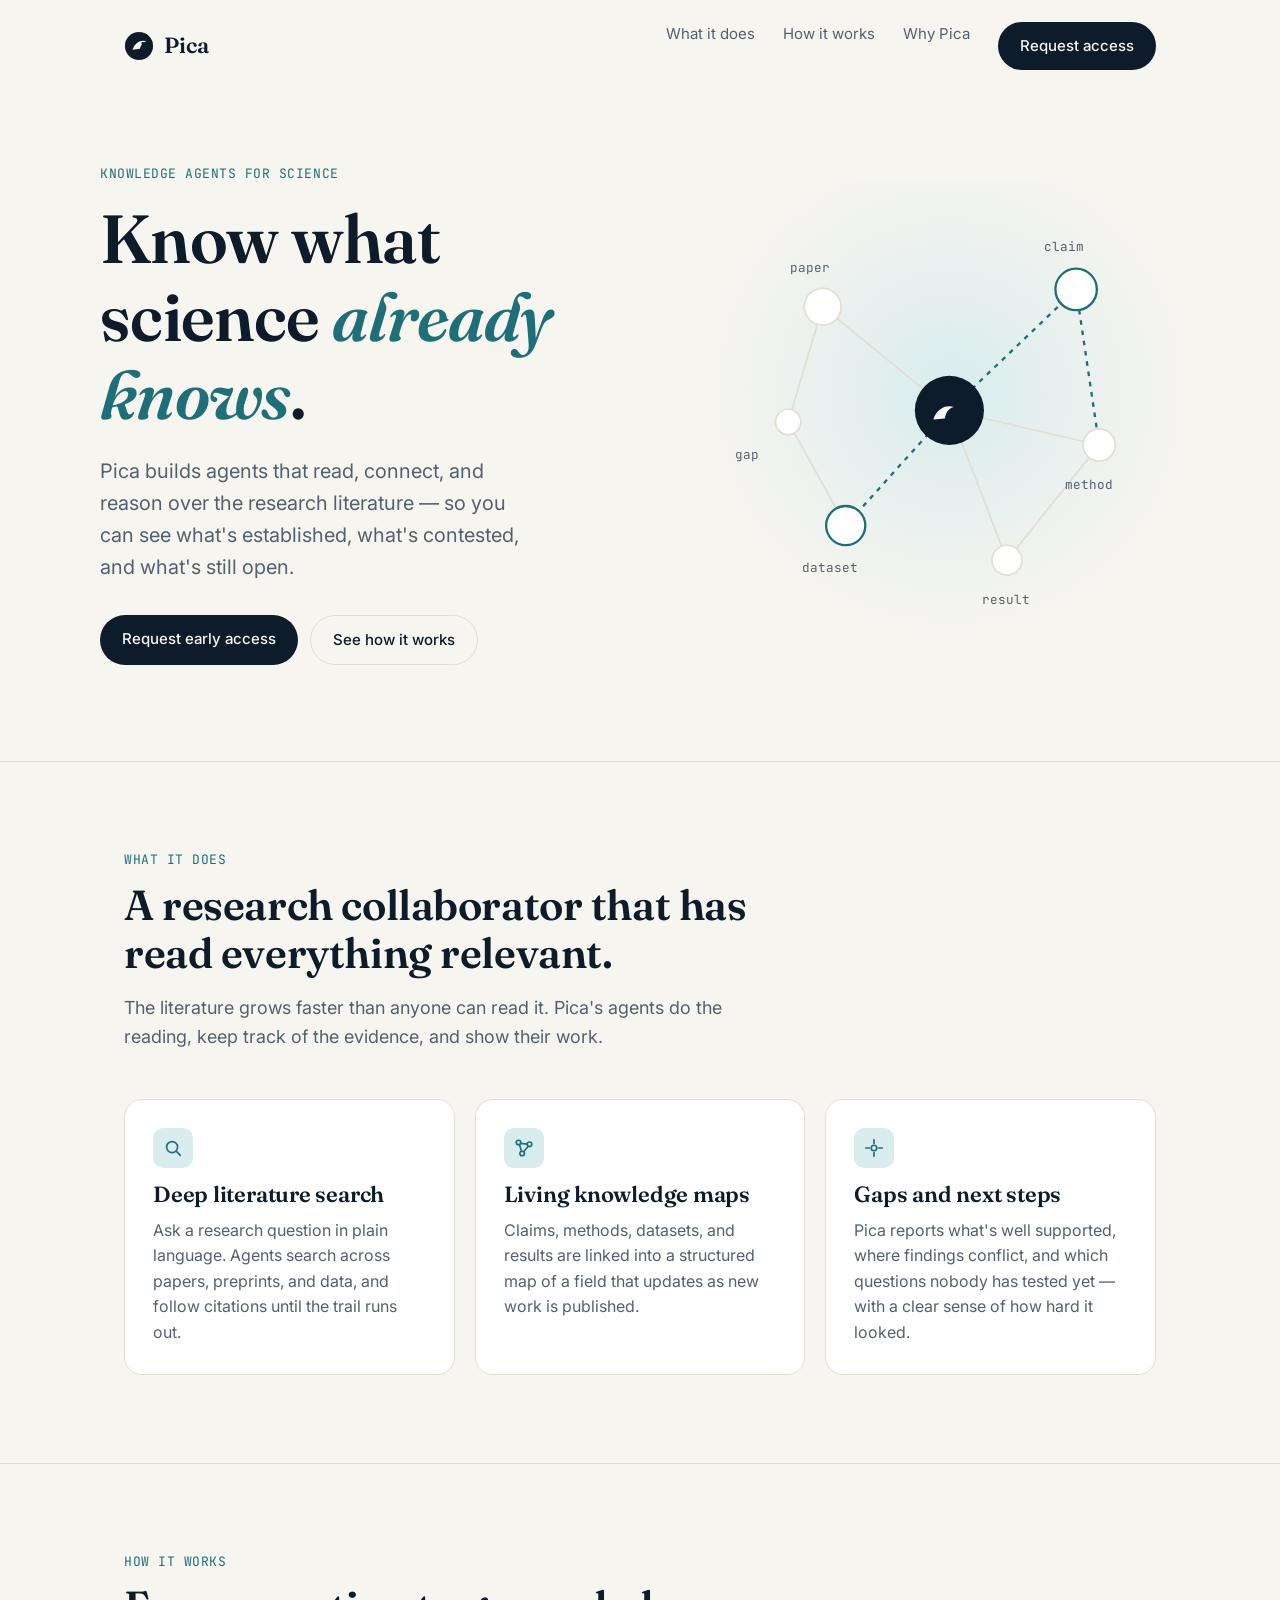
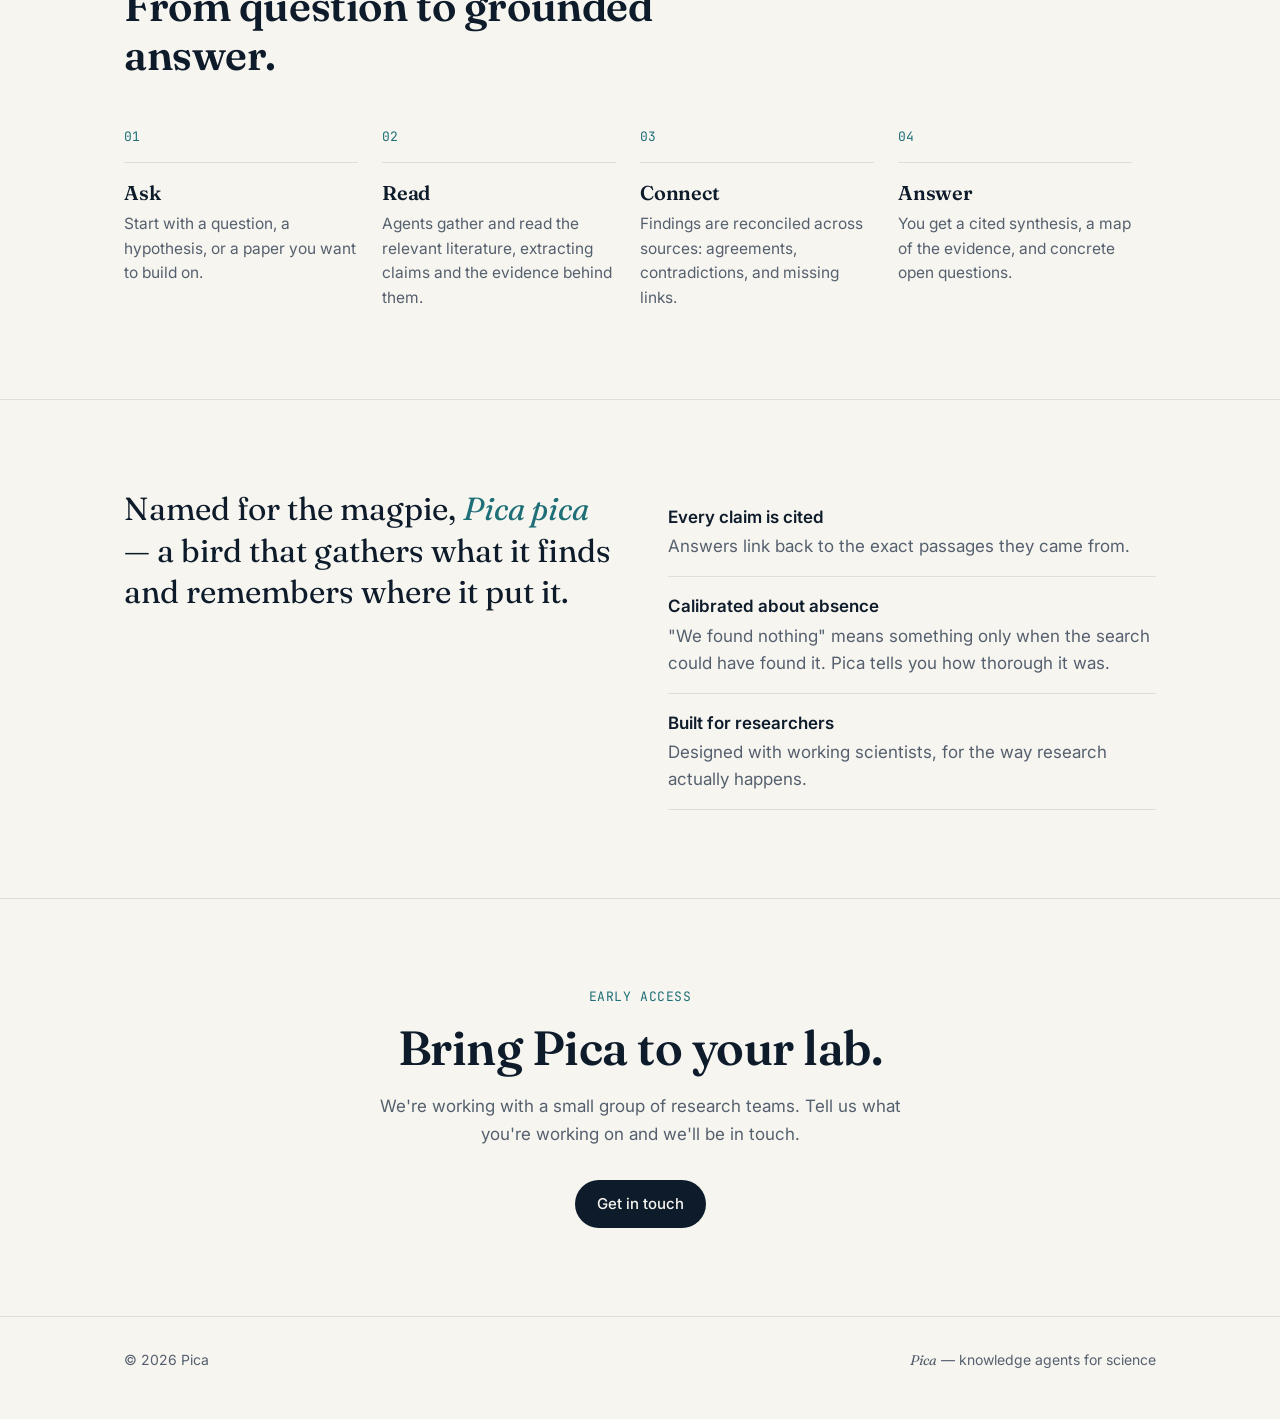
==== index.html @ 975ed36e "Add Pica landing page Co-Authored-By: Claude Opus 5.5 <noreply@anthropic.com>" ====
<!doctype html>
<html lang="en">
<head>
<meta charset="utf-8">
<meta name="viewport" content="width=device-width, initial-scale=1">
<title>Pica — Knowledge agents for science</title>
<meta name="description" content="Pica builds knowledge agents that read, connect, and reason over the scientific literature — so researchers can find what's known, what isn't, and what to try next.">
<meta property="og:title" content="Pica — Knowledge agents for science">
<meta property="og:description" content="Agents that read, connect, and reason over the scientific literature.">
<link rel="icon" href="data:image/svg+xml,<svg xmlns='http://www.w3.org/2000/svg' viewBox='0 0 32 32'><circle cx='16' cy='16' r='15' fill='%230d1b2a'/><path d='M9 20c3-8 9-11 15-9-4 1-6 4-7 8l-8 1z' fill='%23f4f1ea'/><circle cx='20' cy='13' r='1.4' fill='%230d1b2a'/></svg>">
<link rel="preconnect" href="https://fonts.googleapis.com">
<link rel="preconnect" href="https://fonts.gstatic.com" crossorigin>
<link href="https://fonts.googleapis.com/css2?family=Fraunces:opsz,wght@9..144,400;9..144,600&family=Inter:wght@400;500;600&family=JetBrains+Mono:wght@400&display=swap" rel="stylesheet">
<style>
  :root {
    --bg: #f7f5f0;
    --surface: #ffffff;
    --ink: #0d1b2a;
    --muted: #55606e;
    --line: #e2ded4;
    --accent: #1f6f78;
    --accent-ink: #ffffff;
    --glow: #d9ecee;
  }
  @media (prefers-color-scheme: dark) {
    :root {
      --bg: #0b1320;
      --surface: #111c2c;
      --ink: #eef1f4;
      --muted: #9aa6b5;
      --line: #1f2c3f;
      --accent: #5cc4cc;
      --accent-ink: #062027;
      --glow: #123040;
    }
  }
  * { box-sizing: border-box; }
  html { scroll-behavior: smooth; }
  body {
    margin: 0; background: var(--bg); color: var(--ink);
    font: 17px/1.6 Inter, system-ui, -apple-system, sans-serif;
    -webkit-font-smoothing: antialiased;
  }
  a { color: inherit; }
  .wrap { max-width: 1080px; margin: 0 auto; padding: 0 24px; }
  h1, h2, h3 { font-family: Fraunces, Georgia, serif; font-weight: 600; letter-spacing: -0.01em; line-height: 1.15; margin: 0; }
  .mono { font-family: "JetBrains Mono", ui-monospace, monospace; font-size: 13px; letter-spacing: .04em; text-transform: uppercase; color: var(--accent); }

  /* nav */
  nav { display: flex; align-items: center; justify-content: space-between; padding: 22px 0; }
  .brand { display: flex; align-items: center; gap: 10px; text-decoration: none; font-family: Fraunces, serif; font-size: 22px; font-weight: 600; }
  .brand svg { width: 30px; height: 30px; }
  nav ul { list-style: none; display: flex; gap: 28px; margin: 0; padding: 0; font-size: 15px; }
  nav ul a { text-decoration: none; color: var(--muted); }
  nav ul a:hover { color: var(--ink); }

  /* buttons */
  .btn { display: inline-block; padding: 12px 22px; border-radius: 999px; font-weight: 500; font-size: 15px; text-decoration: none; transition: transform .15s, opacity .15s; }
  .btn:hover { transform: translateY(-1px); }
  .btn-primary { background: var(--ink); color: var(--bg); }
  .btn-ghost { border: 1px solid var(--line); color: var(--ink); }

  /* hero */
  .hero { padding: 72px 0 96px; display: grid; grid-template-columns: 1.1fr .9fr; gap: 56px; align-items: center; }
  .hero h1 { font-size: clamp(40px, 6vw, 68px); margin: 14px 0 22px; }
  .hero h1 em { font-style: italic; color: var(--accent); }
  .hero p.lede { font-size: 20px; color: var(--muted); max-width: 34ch; margin: 0 0 32px; }
  .cta { display: flex; gap: 12px; flex-wrap: wrap; }

  /* graph visual */
  .graph { position: relative; aspect-ratio: 1; border-radius: 28px; background: radial-gradient(circle at 50% 45%, var(--glow), transparent 70%); }
  .graph svg { width: 100%; height: 100%; }
  .graph .edge { stroke: var(--line); stroke-width: 1.5; }
  .graph .edge.hot { stroke: var(--accent); stroke-width: 2; stroke-dasharray: 4 5; animation: flow 3s linear infinite; }
  .graph .node { fill: var(--surface); stroke: var(--line); stroke-width: 1.5; }
  .graph .node.hot { stroke: var(--accent); stroke-width: 2; }
  .graph text { font: 11px "JetBrains Mono", monospace; fill: var(--muted); }
  .graph .core { fill: var(--ink); }
  @keyframes flow { to { stroke-dashoffset: -36; } }
  @media (prefers-reduced-motion: reduce) { .graph .edge.hot { animation: none; } }

  /* sections */
  section { padding: 88px 0; border-top: 1px solid var(--line); }
  .section-head { max-width: 640px; margin-bottom: 48px; }
  .section-head h2 { font-size: clamp(30px, 4vw, 42px); margin-top: 10px; }
  .section-head p { color: var(--muted); font-size: 18px; margin: 16px 0 0; }

  .grid3 { display: grid; grid-template-columns: repeat(3, 1fr); gap: 20px; }
  .card { background: var(--surface); border: 1px solid var(--line); border-radius: 18px; padding: 28px; }
  .card h3 { font-size: 22px; margin: 14px 0 10px; }
  .card p { color: var(--muted); margin: 0; font-size: 16px; }
  .icon { width: 40px; height: 40px; border-radius: 10px; display: grid; place-items: center; background: var(--glow); color: var(--accent); }
  .icon svg { width: 22px; height: 22px; }

  /* steps */
  .steps { display: grid; grid-template-columns: repeat(4, 1fr); gap: 0; counter-reset: s; }
  .step { padding: 0 24px 0 0; position: relative; }
  .step::before { counter-increment: s; content: "0" counter(s); font-family: "JetBrains Mono", monospace; font-size: 13px; color: var(--accent); display: block; padding-bottom: 14px; margin-bottom: 18px; border-bottom: 1px solid var(--line); }
  .step h3 { font-size: 20px; margin-bottom: 8px; }
  .step p { color: var(--muted); margin: 0; font-size: 15.5px; }

  /* quote-ish block */
  .why { display: grid; grid-template-columns: 1fr 1fr; gap: 56px; align-items: start; }
  .why blockquote { margin: 0; font-family: Fraunces, serif; font-size: clamp(24px, 3vw, 32px); line-height: 1.3; }
  .why blockquote span { color: var(--accent); }
  .why ul { margin: 0; padding: 0; list-style: none; }
  .why li { padding: 16px 0; border-bottom: 1px solid var(--line); color: var(--muted); }
  .why li strong { color: var(--ink); font-weight: 600; display: block; margin-bottom: 2px; }

  /* cta block */
  .final { text-align: center; }
  .final h2 { font-size: clamp(32px, 4.5vw, 48px); max-width: 18ch; margin: 12px auto 18px; }
  .final p { color: var(--muted); max-width: 52ch; margin: 0 auto 32px; }

  footer { border-top: 1px solid var(--line); padding: 32px 0 48px; color: var(--muted); font-size: 14px; }
  footer .wrap { display: flex; justify-content: space-between; gap: 16px; flex-wrap: wrap; }
  footer p { margin: 0; }
  footer i { font-family: Fraunces, serif; }

  @media (max-width: 860px) {
    .hero { grid-template-columns: 1fr; padding: 40px 0 64px; gap: 32px; }
    .graph { max-width: 420px; margin: 0 auto; width: 100%; }
    .grid3, .why { grid-template-columns: 1fr; }
    .steps { grid-template-columns: 1fr 1fr; gap: 36px 0; }
    nav ul li:not(:last-child) { display: none; }
    section { padding: 64px 0; }
  }
  @media (max-width: 520px) {
    .wrap { padding: 0 16px; }
    .steps { grid-template-columns: 1fr; }
  }
</style>
</head>
<body>

<header class="wrap">
  <nav>
    <a class="brand" href="#">
      <svg viewBox="0 0 32 32" aria-hidden="true"><circle cx="16" cy="16" r="15" fill="currentColor"/><path d="M9 20c3-8 9-11 15-9-4 1-6 4-7 8l-8 1z" fill="var(--bg)"/><circle cx="20" cy="13" r="1.4" fill="currentColor"/></svg>
      Pica
    </a>
    <ul>
      <li><a href="#what">What it does</a></li>
      <li><a href="#how">How it works</a></li>
      <li><a href="#why">Why Pica</a></li>
      <li><a class="btn btn-primary" href="#contact">Request access</a></li>
    </ul>
  </nav>
</header>

<main>
  <div class="wrap hero">
    <div>
      <div class="mono">Knowledge agents for science</div>
      <h1>Know what science <em>already knows</em>.</h1>
      <p class="lede">Pica builds agents that read, connect, and reason over the research literature — so you can see what's established, what's contested, and what's still open.</p>
      <div class="cta">
        <a class="btn btn-primary" href="#contact">Request early access</a>
        <a class="btn btn-ghost" href="#how">See how it works</a>
      </div>
    </div>

    <div class="graph" aria-hidden="true">
      <svg viewBox="0 0 400 400">
        <line class="edge" x1="200" y1="200" x2="90" y2="110"/>
        <line class="edge hot" x1="200" y1="200" x2="310" y2="95"/>
        <line class="edge" x1="200" y1="200" x2="330" y2="230"/>
        <line class="edge hot" x1="200" y1="200" x2="110" y2="300"/>
        <line class="edge" x1="200" y1="200" x2="250" y2="330"/>
        <line class="edge" x1="90" y1="110" x2="60" y2="210"/>
        <line class="edge hot" x1="310" y1="95" x2="330" y2="230"/>
        <line class="edge" x1="110" y1="300" x2="60" y2="210"/>
        <line class="edge" x1="250" y1="330" x2="330" y2="230"/>
        <circle class="node" cx="90" cy="110" r="16"/>
        <circle class="node hot" cx="310" cy="95" r="18"/>
        <circle class="node" cx="330" cy="230" r="14"/>
        <circle class="node hot" cx="110" cy="300" r="17"/>
        <circle class="node" cx="250" cy="330" r="13"/>
        <circle class="node" cx="60" cy="210" r="11"/>
        <circle class="core" cx="200" cy="200" r="30"/>
        <path d="M186 208c3-9 10-13 18-11-5 1-7 5-8 10l-10 1z" fill="var(--bg)"/>
        <text x="62" y="80">paper</text>
        <text x="282" y="62">claim</text>
        <text x="300" y="268">method</text>
        <text x="72" y="340">dataset</text>
        <text x="228" y="368">result</text>
        <text x="14" y="242">gap</text>
      </svg>
    </div>
  </div>

  <section id="what">
    <div class="wrap">
      <div class="section-head">
        <div class="mono">What it does</div>
        <h2>A research collaborator that has read everything relevant.</h2>
        <p>The literature grows faster than anyone can read it. Pica's agents do the reading, keep track of the evidence, and show their work.</p>
      </div>
      <div class="grid3">
        <div class="card">
          <div class="icon"><svg viewBox="0 0 24 24" fill="none" stroke="currentColor" stroke-width="1.8" stroke-linecap="round"><circle cx="11" cy="11" r="6"/><path d="M20 20l-4.5-4.5"/></svg></div>
          <h3>Deep literature search</h3>
          <p>Ask a research question in plain language. Agents search across papers, preprints, and data, and follow citations until the trail runs out.</p>
        </div>
        <div class="card">
          <div class="icon"><svg viewBox="0 0 24 24" fill="none" stroke="currentColor" stroke-width="1.8" stroke-linecap="round"><circle cx="6" cy="6" r="2.5"/><circle cx="18" cy="8" r="2.5"/><circle cx="10" cy="18" r="2.5"/><path d="M8.3 7l7.3.8M7 8.2l2.3 7.4M16.6 10.1l-5 6"/></svg></div>
          <h3>Living knowledge maps</h3>
          <p>Claims, methods, datasets, and results are linked into a structured map of a field that updates as new work is published.</p>
        </div>
        <div class="card">
          <div class="icon"><svg viewBox="0 0 24 24" fill="none" stroke="currentColor" stroke-width="1.8" stroke-linecap="round"><path d="M12 3v4M12 17v4M3 12h4M17 12h4"/><circle cx="12" cy="12" r="3"/></svg></div>
          <h3>Gaps and next steps</h3>
          <p>Pica reports what's well supported, where findings conflict, and which questions nobody has tested yet — with a clear sense of how hard it looked.</p>
        </div>
      </div>
    </div>
  </section>

  <section id="how">
    <div class="wrap">
      <div class="section-head">
        <div class="mono">How it works</div>
        <h2>From question to grounded answer.</h2>
      </div>
      <div class="steps">
        <div class="step"><h3>Ask</h3><p>Start with a question, a hypothesis, or a paper you want to build on.</p></div>
        <div class="step"><h3>Read</h3><p>Agents gather and read the relevant literature, extracting claims and the evidence behind them.</p></div>
        <div class="step"><h3>Connect</h3><p>Findings are reconciled across sources: agreements, contradictions, and missing links.</p></div>
        <div class="step"><h3>Answer</h3><p>You get a cited synthesis, a map of the evidence, and concrete open questions.</p></div>
      </div>
    </div>
  </section>

  <section id="why">
    <div class="wrap why">
      <blockquote>Named for the magpie, <span><i>Pica pica</i></span> — a bird that gathers what it finds and remembers where it put it.</blockquote>
      <ul>
        <li><strong>Every claim is cited</strong>Answers link back to the exact passages they came from.</li>
        <li><strong>Calibrated about absence</strong>"We found nothing" means something only when the search could have found it. Pica tells you how thorough it was.</li>
        <li><strong>Built for researchers</strong>Designed with working scientists, for the way research actually happens.</li>
      </ul>
    </div>
  </section>

  <section id="contact">
    <div class="wrap final">
      <div class="mono">Early access</div>
      <h2>Bring Pica to your lab.</h2>
      <p>We're working with a small group of research teams. Tell us what you're working on and we'll be in touch.</p>
      <a class="btn btn-primary" href="mailto:clu2033@gmail.com?subject=Pica%20early%20access">Get in touch</a>
    </div>
  </section>
</main>

<footer>
  <div class="wrap">
    <p>© 2026 Pica</p>
    <p><i>Pica</i> — knowledge agents for science</p>
  </div>
</footer>

</body>
</html>
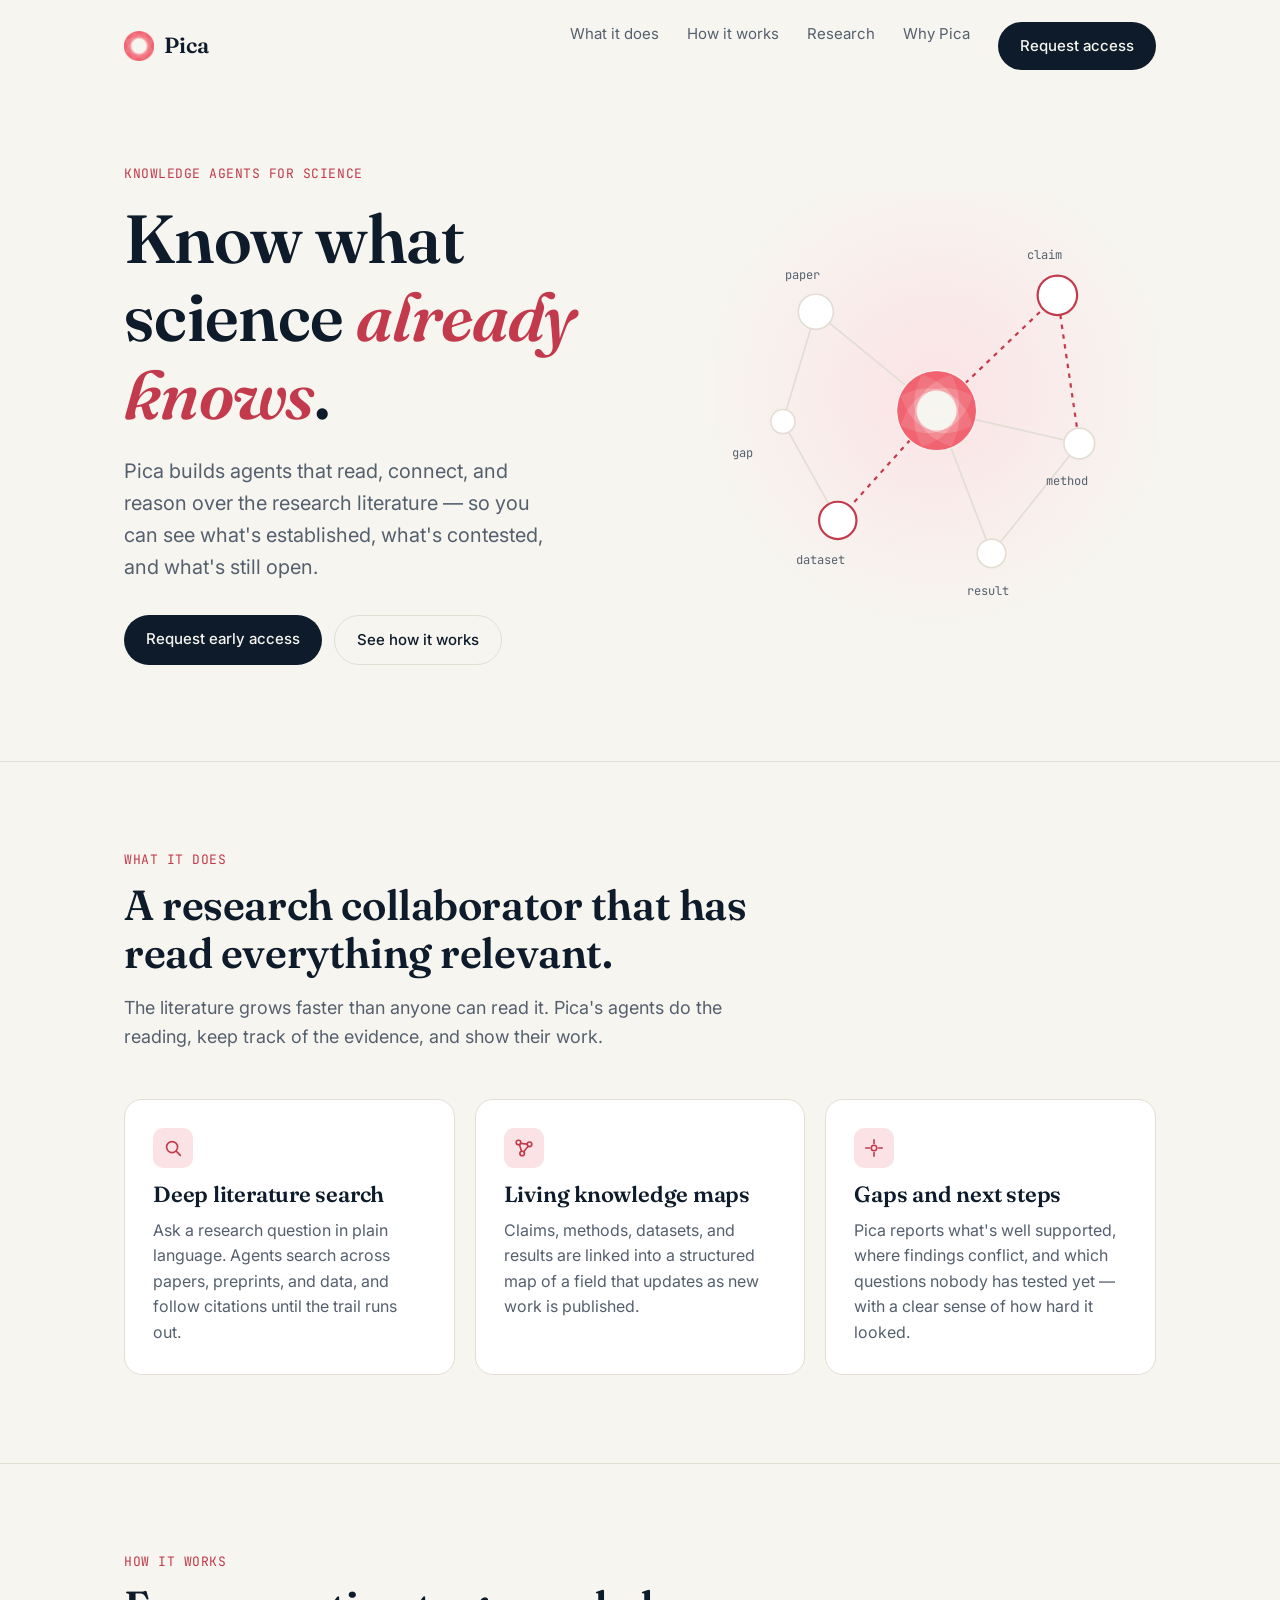
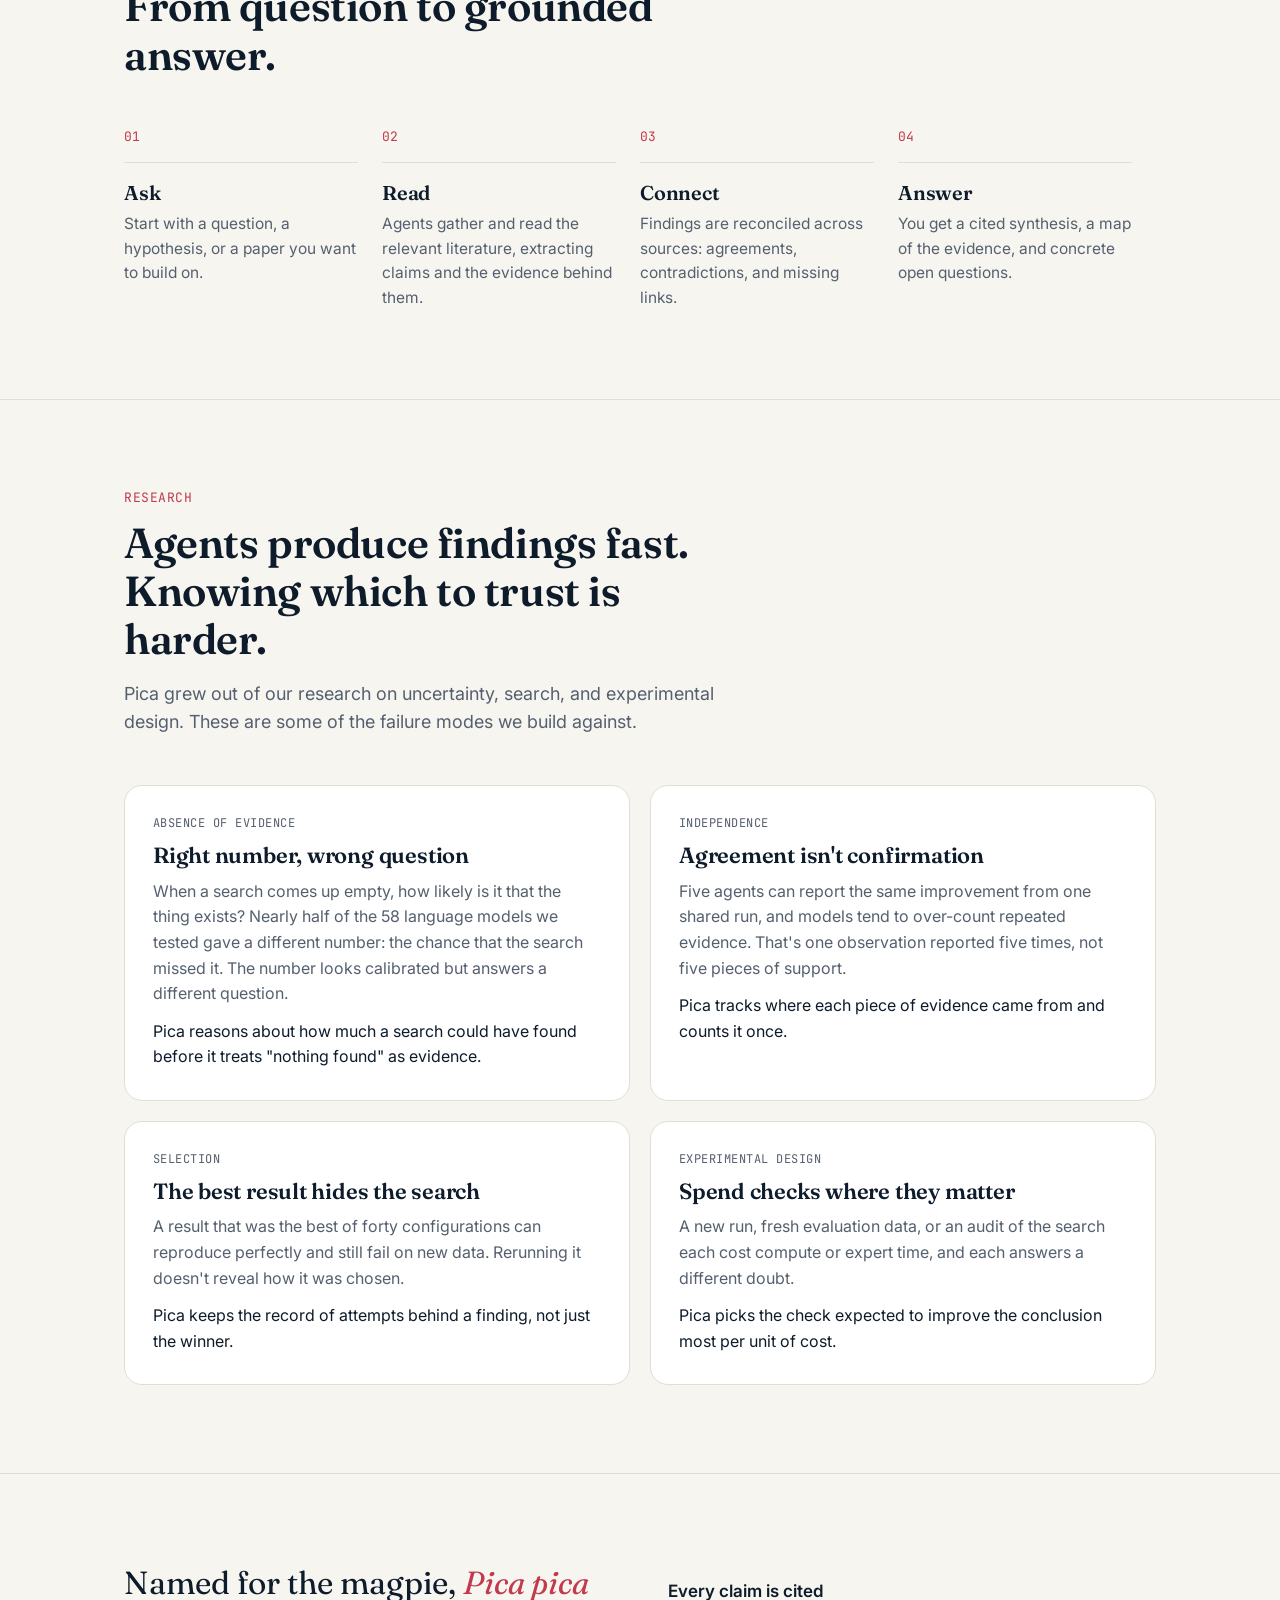
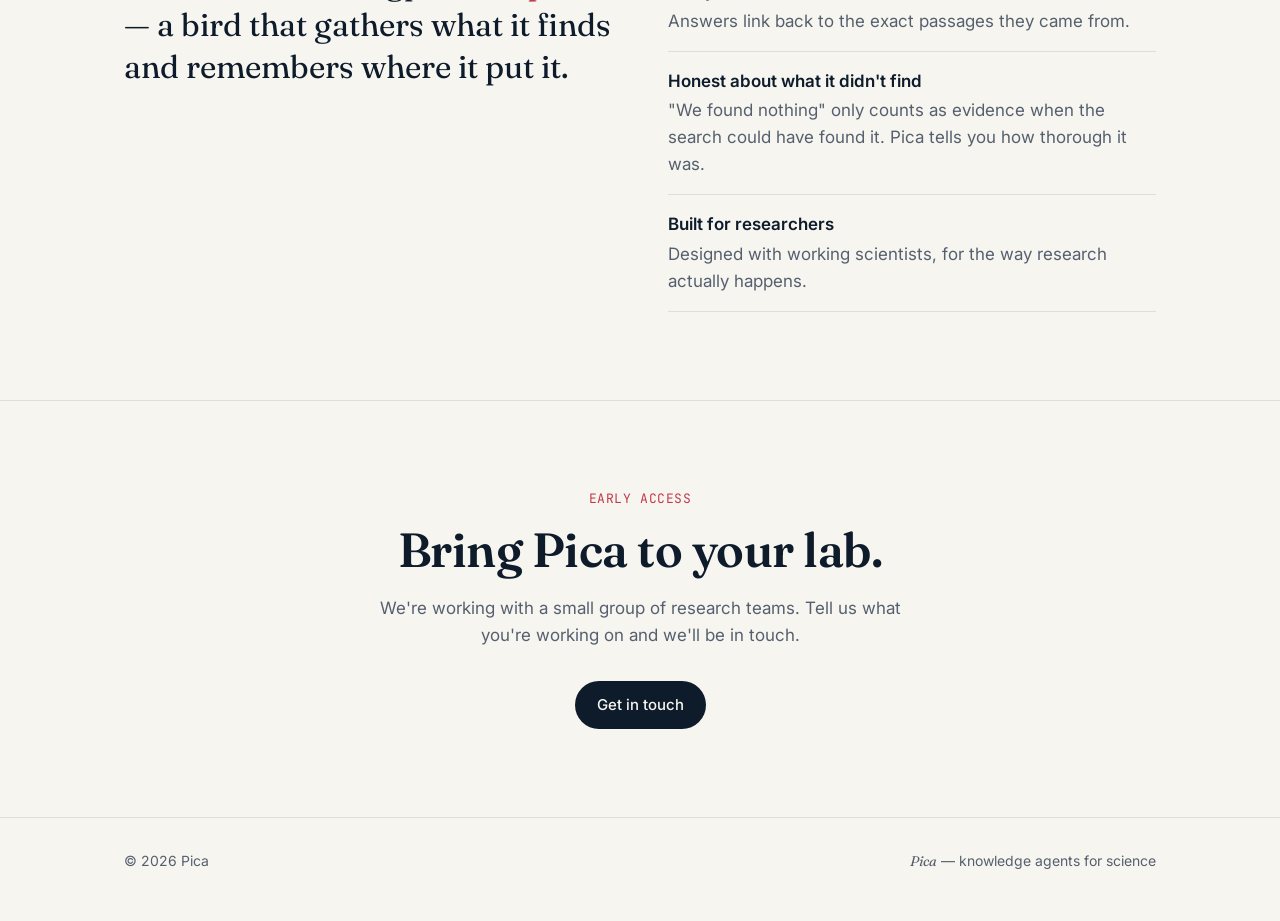
==== commit 388f90b8: "Use Pica logo, add research insights section, coral palette Co-Authored-By: Claude Opus 5.5 <noreply" ====
--- a/index.html
+++ b/index.html
@@ -6,8 +6,9 @@
 <title>Pica — Knowledge agents for science</title>
 <meta name="description" content="Pica builds knowledge agents that read, connect, and reason over the scientific literature — so researchers can find what's known, what isn't, and what to try next.">
 <meta property="og:title" content="Pica — Knowledge agents for science">
+<meta property="og:image" content="https://clu5.github.io/pica-landing/assets/logo.png">
 <meta property="og:description" content="Agents that read, connect, and reason over the scientific literature.">
-<link rel="icon" href="data:image/svg+xml,<svg xmlns='http://www.w3.org/2000/svg' viewBox='0 0 32 32'><circle cx='16' cy='16' r='15' fill='%230d1b2a'/><path d='M9 20c3-8 9-11 15-9-4 1-6 4-7 8l-8 1z' fill='%23f4f1ea'/><circle cx='20' cy='13' r='1.4' fill='%230d1b2a'/></svg>">
+<link rel="icon" type="image/png" href="assets/favicon.png">
 <link rel="preconnect" href="https://fonts.googleapis.com">
 <link rel="preconnect" href="https://fonts.gstatic.com" crossorigin>
 <link href="https://fonts.googleapis.com/css2?family=Fraunces:opsz,wght@9..144,400;9..144,600&family=Inter:wght@400;500;600&family=JetBrains+Mono:wght@400&display=swap" rel="stylesheet">
@@ -18,9 +19,9 @@
     --ink: #0d1b2a;
     --muted: #55606e;
     --line: #e2ded4;
-    --accent: #1f6f78;
+    --accent: #c23a4b;
     --accent-ink: #ffffff;
-    --glow: #d9ecee;
+    --glow: #fbe3e5;
   }
   @media (prefers-color-scheme: dark) {
     :root {
@@ -29,9 +30,9 @@
       --ink: #eef1f4;
       --muted: #9aa6b5;
       --line: #1f2c3f;
-      --accent: #5cc4cc;
-      --accent-ink: #062027;
-      --glow: #123040;
+      --accent: #f4838f;
+      --accent-ink: #2a0a0f;
+      --glow: #3a1a24;
     }
   }
   * { box-sizing: border-box; }
@@ -49,7 +50,7 @@
   /* nav */
   nav { display: flex; align-items: center; justify-content: space-between; padding: 22px 0; }
   .brand { display: flex; align-items: center; gap: 10px; text-decoration: none; font-family: Fraunces, serif; font-size: 22px; font-weight: 600; }
-  .brand svg { width: 30px; height: 30px; }
+  .brand img { width: 30px; height: 30px; }
   nav ul { list-style: none; display: flex; gap: 28px; margin: 0; padding: 0; font-size: 15px; }
   nav ul a { text-decoration: none; color: var(--muted); }
   nav ul a:hover { color: var(--ink); }
@@ -61,7 +62,7 @@
   .btn-ghost { border: 1px solid var(--line); color: var(--ink); }
 
   /* hero */
-  .hero { padding: 72px 0 96px; display: grid; grid-template-columns: 1.1fr .9fr; gap: 56px; align-items: center; }
+  .hero { padding-top: 72px; padding-bottom: 96px; display: grid; grid-template-columns: 1.1fr .9fr; gap: 56px; align-items: center; }
   .hero h1 { font-size: clamp(40px, 6vw, 68px); margin: 14px 0 22px; }
   .hero h1 em { font-style: italic; color: var(--accent); }
   .hero p.lede { font-size: 20px; color: var(--muted); max-width: 34ch; margin: 0 0 32px; }
@@ -75,7 +76,6 @@
   .graph .node { fill: var(--surface); stroke: var(--line); stroke-width: 1.5; }
   .graph .node.hot { stroke: var(--accent); stroke-width: 2; }
   .graph text { font: 11px "JetBrains Mono", monospace; fill: var(--muted); }
-  .graph .core { fill: var(--ink); }
   @keyframes flow { to { stroke-dashoffset: -36; } }
   @media (prefers-reduced-motion: reduce) { .graph .edge.hot { animation: none; } }
 
@@ -98,6 +98,14 @@
   .step::before { counter-increment: s; content: "0" counter(s); font-family: "JetBrains Mono", monospace; font-size: 13px; color: var(--accent); display: block; padding-bottom: 14px; margin-bottom: 18px; border-bottom: 1px solid var(--line); }
   .step h3 { font-size: 20px; margin-bottom: 8px; }
   .step p { color: var(--muted); margin: 0; font-size: 15.5px; }
+
+  /* research */
+  .grid2 { display: grid; grid-template-columns: 1fr 1fr; gap: 20px; }
+  .insight { background: var(--surface); border: 1px solid var(--line); border-radius: 18px; padding: 28px 28px 30px; }
+  .insight .tag { font-family: "JetBrains Mono", monospace; font-size: 12px; letter-spacing: .04em; text-transform: uppercase; color: var(--muted); }
+  .insight h3 { font-size: 22px; margin: 10px 0 10px; }
+  .insight p { color: var(--muted); margin: 0; font-size: 16px; }
+  .insight p + p { margin-top: 12px; color: var(--ink); }
 
   /* quote-ish block */
   .why { display: grid; grid-template-columns: 1fr 1fr; gap: 56px; align-items: start; }
@@ -118,9 +126,9 @@
   footer i { font-family: Fraunces, serif; }
 
   @media (max-width: 860px) {
-    .hero { grid-template-columns: 1fr; padding: 40px 0 64px; gap: 32px; }
+    .hero { grid-template-columns: 1fr; padding-top: 40px; padding-bottom: 64px; gap: 32px; }
     .graph { max-width: 420px; margin: 0 auto; width: 100%; }
-    .grid3, .why { grid-template-columns: 1fr; }
+    .grid3, .grid2, .why { grid-template-columns: 1fr; }
     .steps { grid-template-columns: 1fr 1fr; gap: 36px 0; }
     nav ul li:not(:last-child) { display: none; }
     section { padding: 64px 0; }
@@ -136,12 +144,13 @@
 <header class="wrap">
   <nav>
     <a class="brand" href="#">
-      <svg viewBox="0 0 32 32" aria-hidden="true"><circle cx="16" cy="16" r="15" fill="currentColor"/><path d="M9 20c3-8 9-11 15-9-4 1-6 4-7 8l-8 1z" fill="var(--bg)"/><circle cx="20" cy="13" r="1.4" fill="currentColor"/></svg>
+      <img src="assets/logo.png" alt="" width="30" height="30">
       Pica
     </a>
     <ul>
       <li><a href="#what">What it does</a></li>
       <li><a href="#how">How it works</a></li>
+      <li><a href="#research">Research</a></li>
       <li><a href="#why">Why Pica</a></li>
       <li><a class="btn btn-primary" href="#contact">Request access</a></li>
     </ul>
@@ -177,8 +186,8 @@
         <circle class="node hot" cx="110" cy="300" r="17"/>
         <circle class="node" cx="250" cy="330" r="13"/>
         <circle class="node" cx="60" cy="210" r="11"/>
-        <circle class="core" cx="200" cy="200" r="30"/>
-        <path d="M186 208c3-9 10-13 18-11-5 1-7 5-8 10l-10 1z" fill="var(--bg)"/>
+        <circle cx="200" cy="200" r="37" fill="var(--bg)"/>
+        <image href="assets/logo.png" x="164" y="164" width="72" height="72"/>
         <text x="62" y="80">paper</text>
         <text x="282" y="62">claim</text>
         <text x="300" y="268">method</text>
@@ -231,12 +240,48 @@
     </div>
   </section>
 
+  <section id="research">
+    <div class="wrap">
+      <div class="section-head">
+        <div class="mono">Research</div>
+        <h2>Agents produce findings fast. Knowing which to trust is harder.</h2>
+        <p>Pica grew out of our research on uncertainty, search, and experimental design. These are some of the failure modes we build against.</p>
+      </div>
+      <div class="grid2">
+        <div class="insight">
+          <div class="tag">Absence of evidence</div>
+          <h3>Right number, wrong question</h3>
+          <p>When a search comes up empty, how likely is it that the thing exists? Nearly half of the 58 language models we tested gave a different number: the chance that the search missed it. The number looks calibrated but answers a different question.</p>
+          <p>Pica reasons about how much a search could have found before it treats "nothing found" as evidence.</p>
+        </div>
+        <div class="insight">
+          <div class="tag">Independence</div>
+          <h3>Agreement isn't confirmation</h3>
+          <p>Five agents can report the same improvement from one shared run, and models tend to over-count repeated evidence. That's one observation reported five times, not five pieces of support.</p>
+          <p>Pica tracks where each piece of evidence came from and counts it once.</p>
+        </div>
+        <div class="insight">
+          <div class="tag">Selection</div>
+          <h3>The best result hides the search</h3>
+          <p>A result that was the best of forty configurations can reproduce perfectly and still fail on new data. Rerunning it doesn't reveal how it was chosen.</p>
+          <p>Pica keeps the record of attempts behind a finding, not just the winner.</p>
+        </div>
+        <div class="insight">
+          <div class="tag">Experimental design</div>
+          <h3>Spend checks where they matter</h3>
+          <p>A new run, fresh evaluation data, or an audit of the search each cost compute or expert time, and each answers a different doubt.</p>
+          <p>Pica picks the check expected to improve the conclusion most per unit of cost.</p>
+        </div>
+      </div>
+    </div>
+  </section>
+
   <section id="why">
     <div class="wrap why">
       <blockquote>Named for the magpie, <span><i>Pica pica</i></span> — a bird that gathers what it finds and remembers where it put it.</blockquote>
       <ul>
         <li><strong>Every claim is cited</strong>Answers link back to the exact passages they came from.</li>
-        <li><strong>Calibrated about absence</strong>"We found nothing" means something only when the search could have found it. Pica tells you how thorough it was.</li>
+        <li><strong>Honest about what it didn't find</strong>"We found nothing" only counts as evidence when the search could have found it. Pica tells you how thorough it was.</li>
         <li><strong>Built for researchers</strong>Designed with working scientists, for the way research actually happens.</li>
       </ul>
     </div>
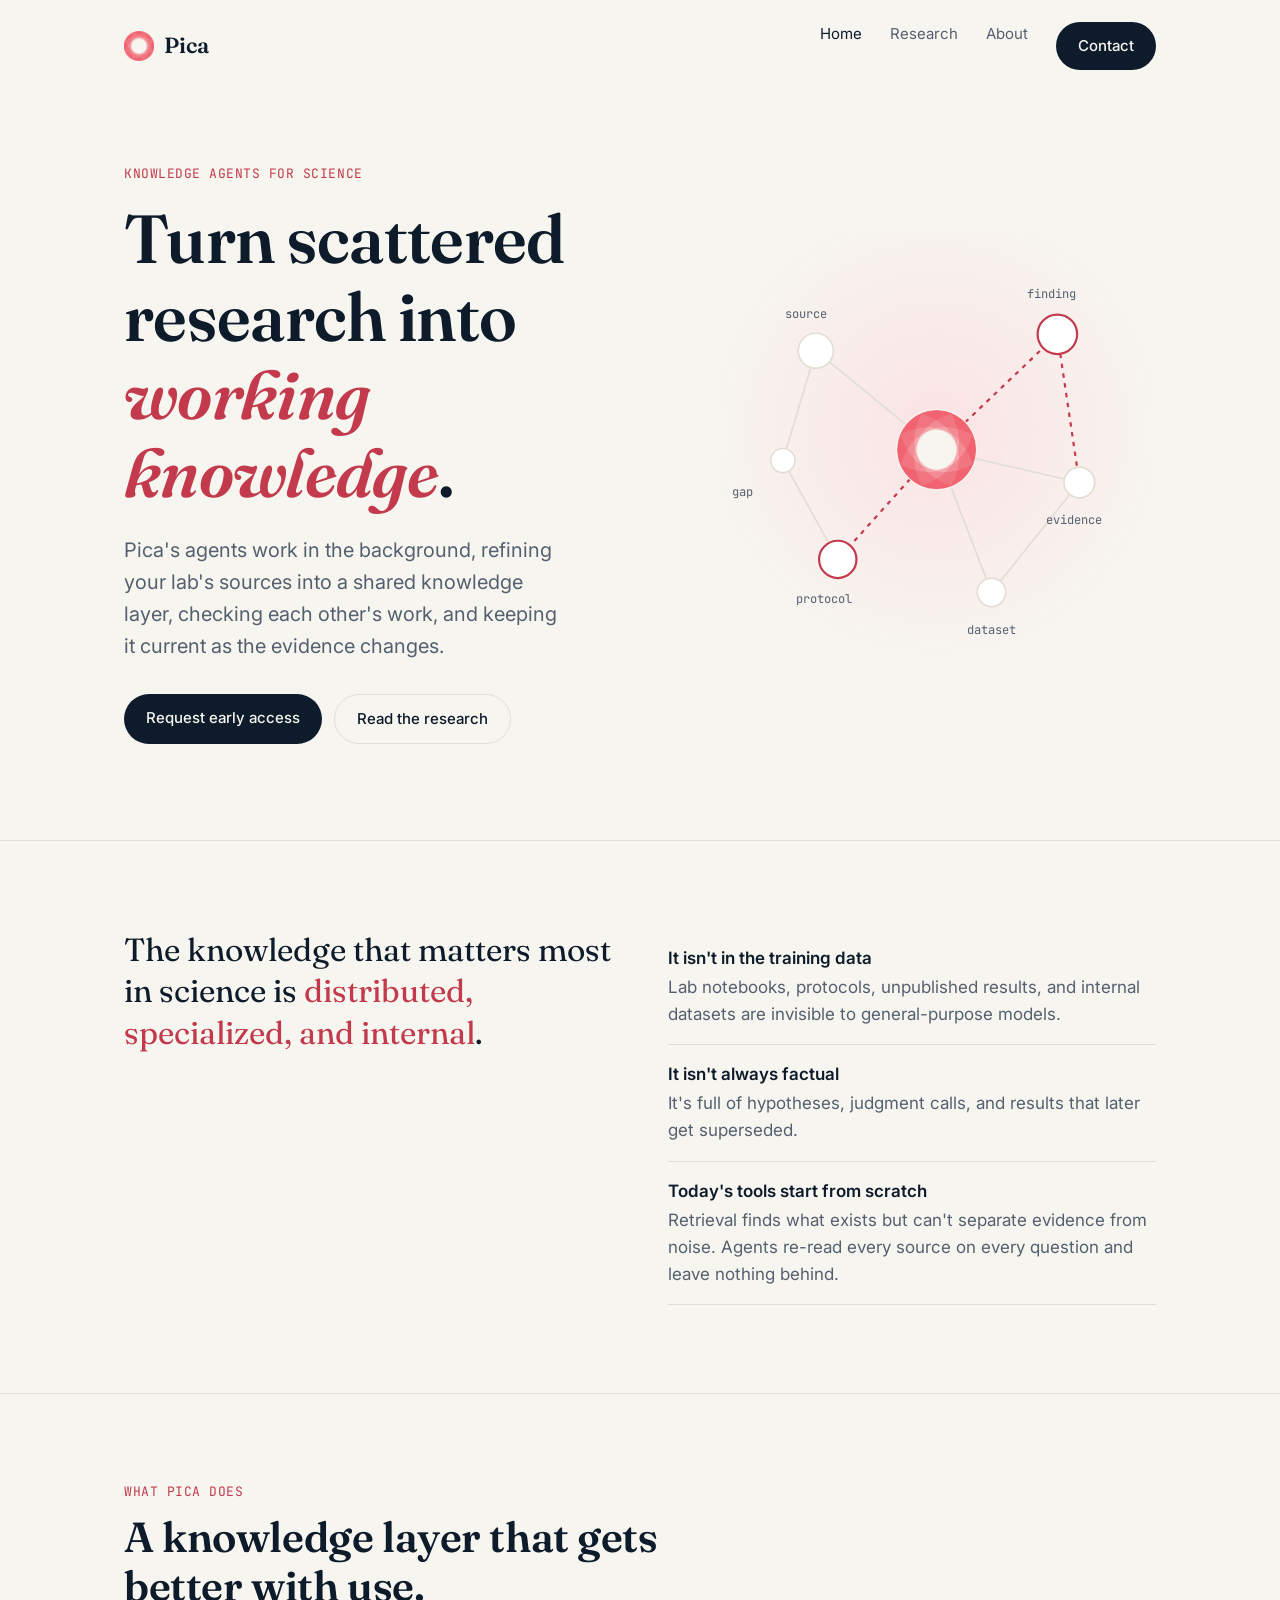
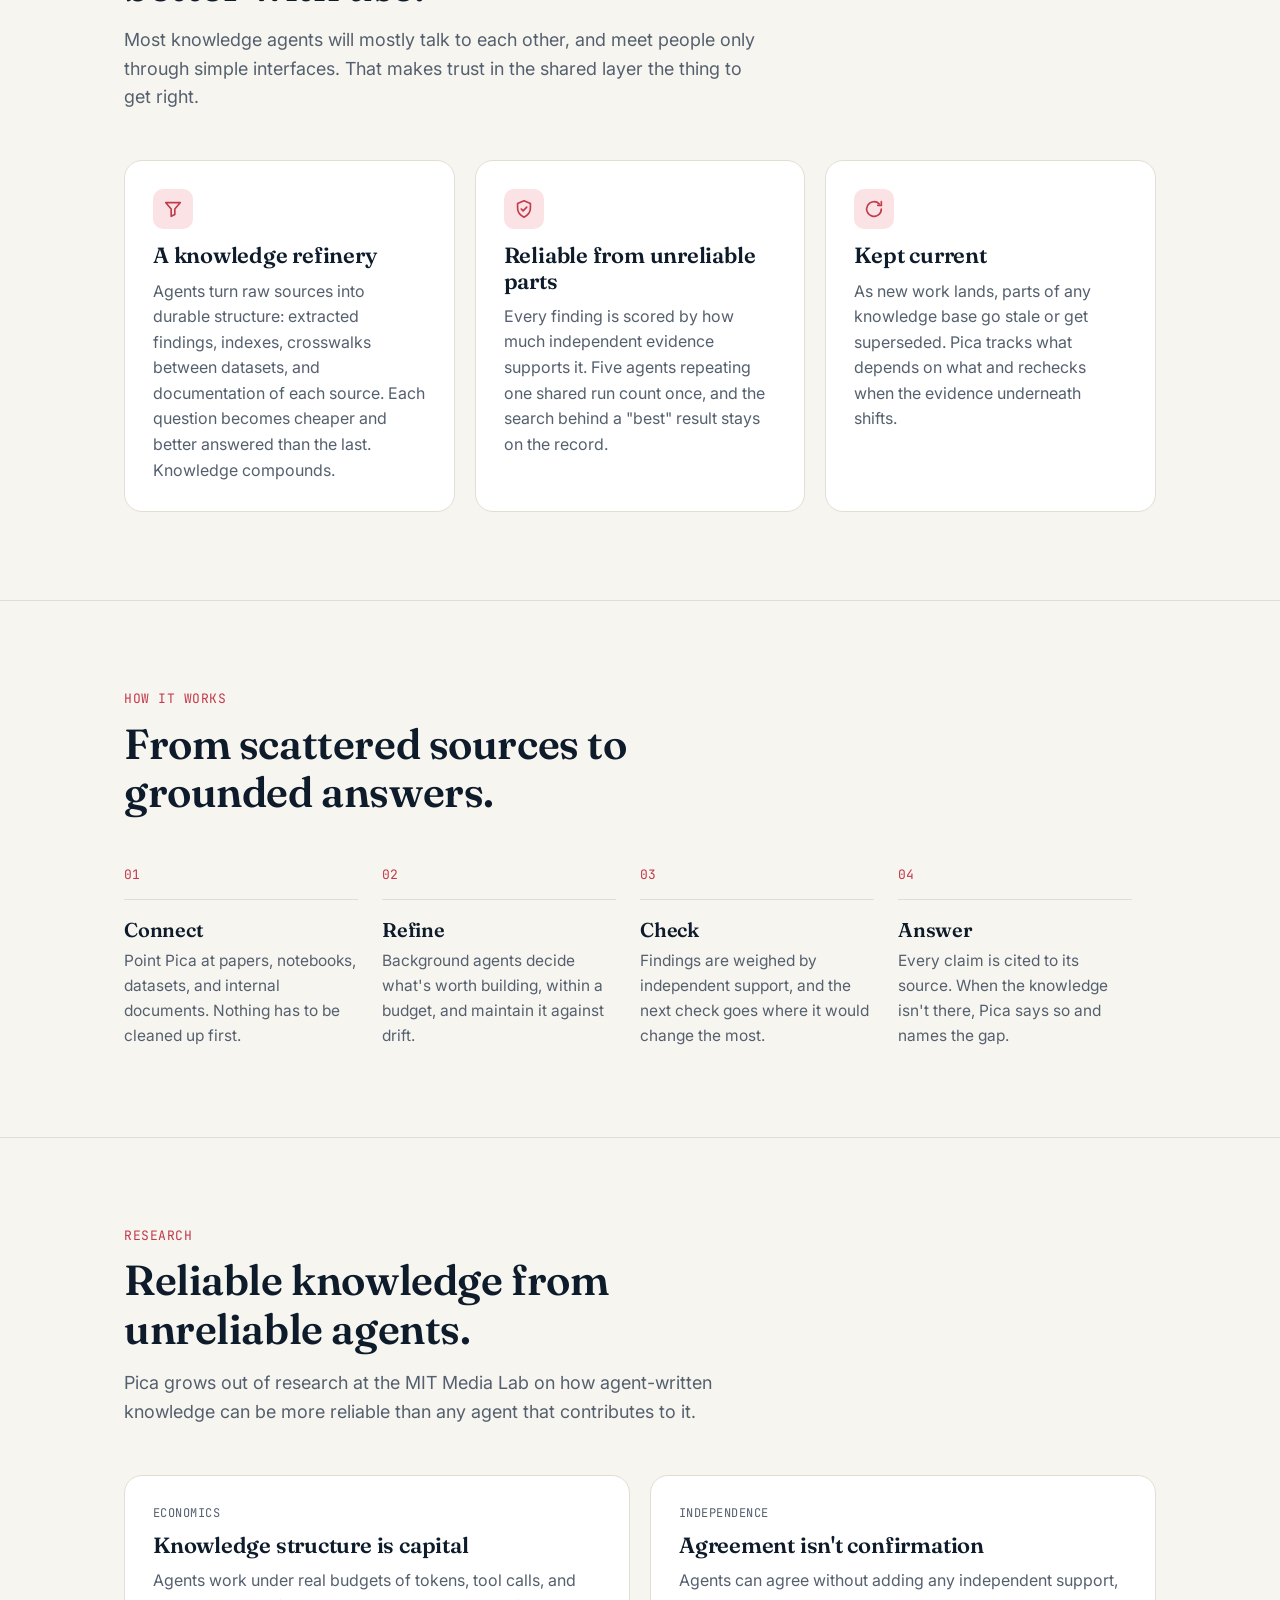
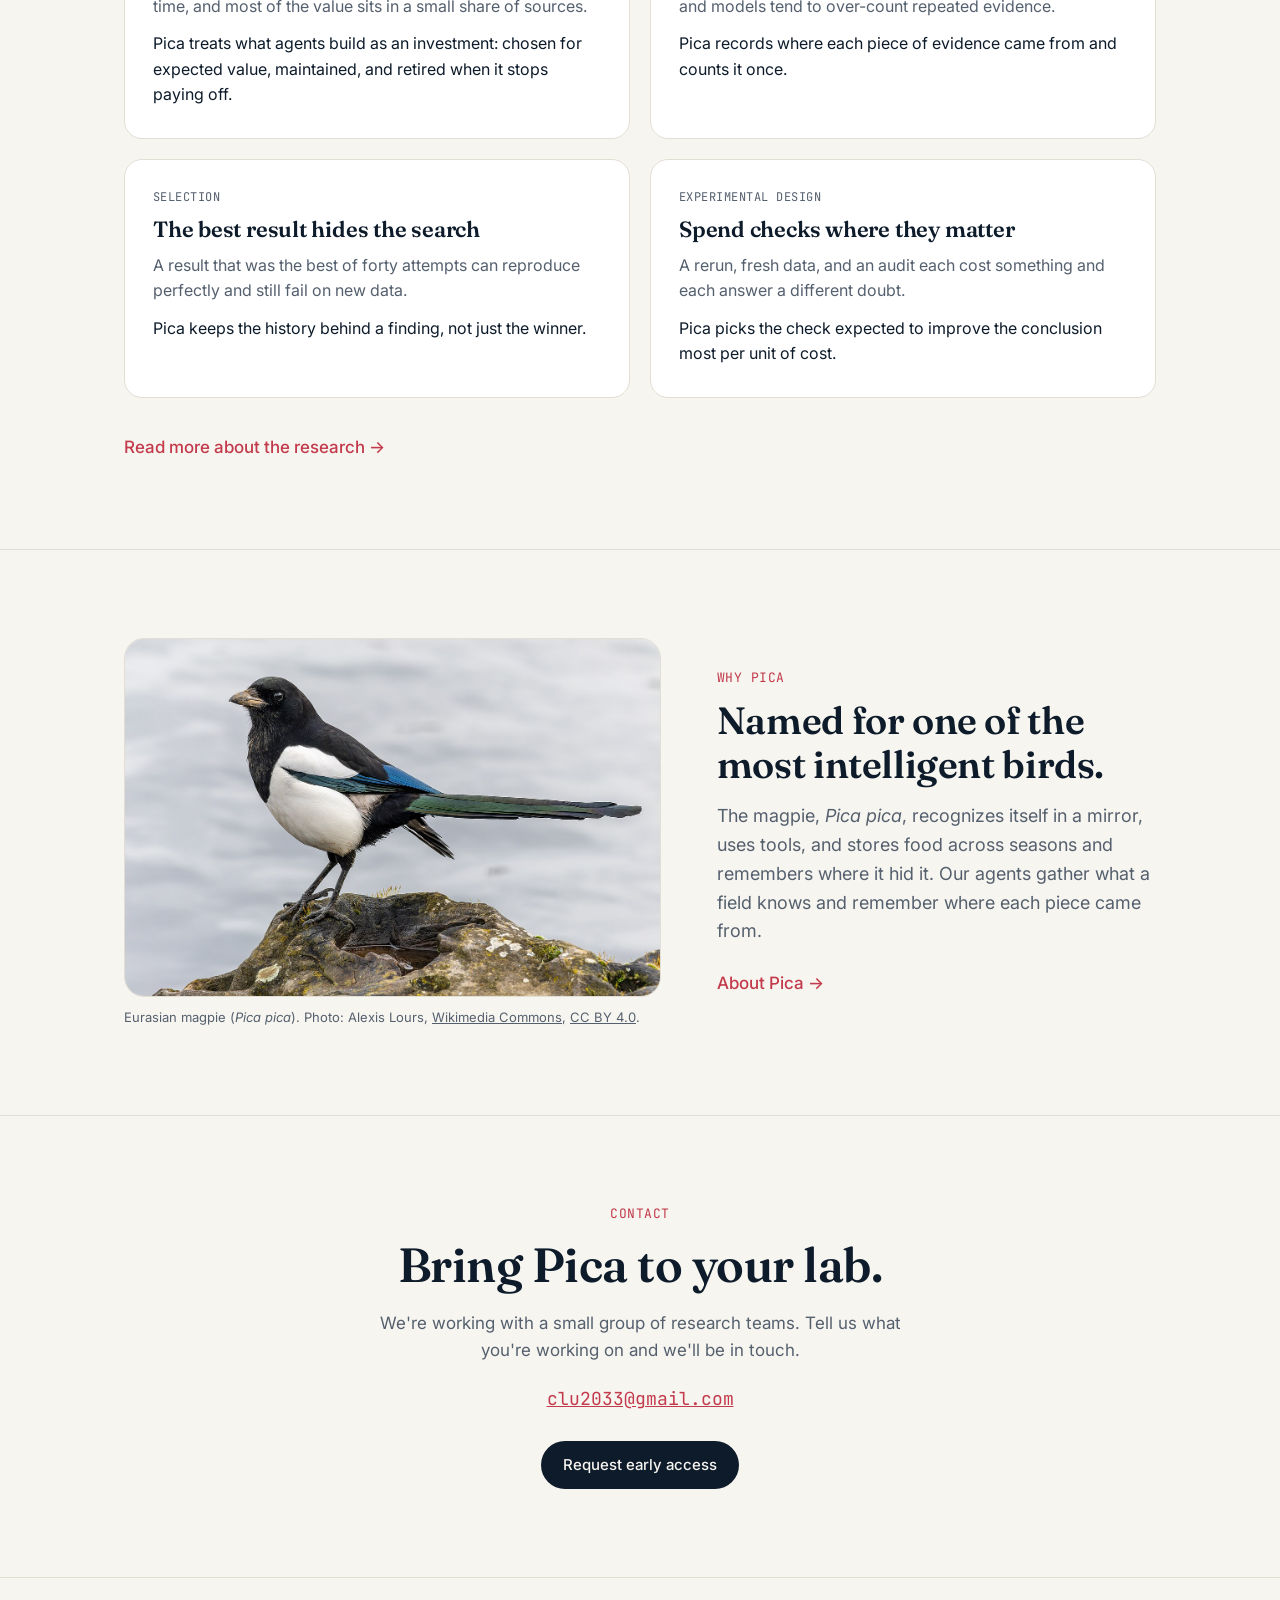
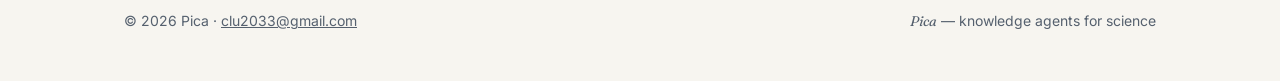
==== commit 17e51d1c: "Multi-page site: home, research, about; refinery and knowledge-layer framing; magpie photo; visible " ====
--- a/index.html
+++ b/index.html
@@ -4,155 +4,25 @@
 <meta charset="utf-8">
 <meta name="viewport" content="width=device-width, initial-scale=1">
 <title>Pica — Knowledge agents for science</title>
-<meta name="description" content="Pica builds knowledge agents that read, connect, and reason over the scientific literature — so researchers can find what's known, what isn't, and what to try next.">
+<meta name="description" content="Pica builds knowledge agents that turn scattered research into a shared, reliable knowledge layer — refined in the background, checked by independent evidence, and kept current.">
 <meta property="og:title" content="Pica — Knowledge agents for science">
+<meta property="og:description" content="Pica builds knowledge agents that turn scattered research into a shared, reliable knowledge layer — refined in the background, checked by independent evidence, and kept current.">
 <meta property="og:image" content="https://clu5.github.io/pica-landing/assets/logo.png">
-<meta property="og:description" content="Agents that read, connect, and reason over the scientific literature.">
 <link rel="icon" type="image/png" href="assets/favicon.png">
 <link rel="preconnect" href="https://fonts.googleapis.com">
 <link rel="preconnect" href="https://fonts.gstatic.com" crossorigin>
-<link href="https://fonts.googleapis.com/css2?family=Fraunces:opsz,wght@9..144,400;9..144,600&family=Inter:wght@400;500;600&family=JetBrains+Mono:wght@400&display=swap" rel="stylesheet">
-<style>
-  :root {
-    --bg: #f7f5f0;
-    --surface: #ffffff;
-    --ink: #0d1b2a;
-    --muted: #55606e;
-    --line: #e2ded4;
-    --accent: #c23a4b;
-    --accent-ink: #ffffff;
-    --glow: #fbe3e5;
-  }
-  @media (prefers-color-scheme: dark) {
-    :root {
-      --bg: #0b1320;
-      --surface: #111c2c;
-      --ink: #eef1f4;
-      --muted: #9aa6b5;
-      --line: #1f2c3f;
-      --accent: #f4838f;
-      --accent-ink: #2a0a0f;
-      --glow: #3a1a24;
-    }
-  }
-  * { box-sizing: border-box; }
-  html { scroll-behavior: smooth; }
-  body {
-    margin: 0; background: var(--bg); color: var(--ink);
-    font: 17px/1.6 Inter, system-ui, -apple-system, sans-serif;
-    -webkit-font-smoothing: antialiased;
-  }
-  a { color: inherit; }
-  .wrap { max-width: 1080px; margin: 0 auto; padding: 0 24px; }
-  h1, h2, h3 { font-family: Fraunces, Georgia, serif; font-weight: 600; letter-spacing: -0.01em; line-height: 1.15; margin: 0; }
-  .mono { font-family: "JetBrains Mono", ui-monospace, monospace; font-size: 13px; letter-spacing: .04em; text-transform: uppercase; color: var(--accent); }
-
-  /* nav */
-  nav { display: flex; align-items: center; justify-content: space-between; padding: 22px 0; }
-  .brand { display: flex; align-items: center; gap: 10px; text-decoration: none; font-family: Fraunces, serif; font-size: 22px; font-weight: 600; }
-  .brand img { width: 30px; height: 30px; }
-  nav ul { list-style: none; display: flex; gap: 28px; margin: 0; padding: 0; font-size: 15px; }
-  nav ul a { text-decoration: none; color: var(--muted); }
-  nav ul a:hover { color: var(--ink); }
-
-  /* buttons */
-  .btn { display: inline-block; padding: 12px 22px; border-radius: 999px; font-weight: 500; font-size: 15px; text-decoration: none; transition: transform .15s, opacity .15s; }
-  .btn:hover { transform: translateY(-1px); }
-  .btn-primary { background: var(--ink); color: var(--bg); }
-  .btn-ghost { border: 1px solid var(--line); color: var(--ink); }
-
-  /* hero */
-  .hero { padding-top: 72px; padding-bottom: 96px; display: grid; grid-template-columns: 1.1fr .9fr; gap: 56px; align-items: center; }
-  .hero h1 { font-size: clamp(40px, 6vw, 68px); margin: 14px 0 22px; }
-  .hero h1 em { font-style: italic; color: var(--accent); }
-  .hero p.lede { font-size: 20px; color: var(--muted); max-width: 34ch; margin: 0 0 32px; }
-  .cta { display: flex; gap: 12px; flex-wrap: wrap; }
-
-  /* graph visual */
-  .graph { position: relative; aspect-ratio: 1; border-radius: 28px; background: radial-gradient(circle at 50% 45%, var(--glow), transparent 70%); }
-  .graph svg { width: 100%; height: 100%; }
-  .graph .edge { stroke: var(--line); stroke-width: 1.5; }
-  .graph .edge.hot { stroke: var(--accent); stroke-width: 2; stroke-dasharray: 4 5; animation: flow 3s linear infinite; }
-  .graph .node { fill: var(--surface); stroke: var(--line); stroke-width: 1.5; }
-  .graph .node.hot { stroke: var(--accent); stroke-width: 2; }
-  .graph text { font: 11px "JetBrains Mono", monospace; fill: var(--muted); }
-  @keyframes flow { to { stroke-dashoffset: -36; } }
-  @media (prefers-reduced-motion: reduce) { .graph .edge.hot { animation: none; } }
-
-  /* sections */
-  section { padding: 88px 0; border-top: 1px solid var(--line); }
-  .section-head { max-width: 640px; margin-bottom: 48px; }
-  .section-head h2 { font-size: clamp(30px, 4vw, 42px); margin-top: 10px; }
-  .section-head p { color: var(--muted); font-size: 18px; margin: 16px 0 0; }
-
-  .grid3 { display: grid; grid-template-columns: repeat(3, 1fr); gap: 20px; }
-  .card { background: var(--surface); border: 1px solid var(--line); border-radius: 18px; padding: 28px; }
-  .card h3 { font-size: 22px; margin: 14px 0 10px; }
-  .card p { color: var(--muted); margin: 0; font-size: 16px; }
-  .icon { width: 40px; height: 40px; border-radius: 10px; display: grid; place-items: center; background: var(--glow); color: var(--accent); }
-  .icon svg { width: 22px; height: 22px; }
-
-  /* steps */
-  .steps { display: grid; grid-template-columns: repeat(4, 1fr); gap: 0; counter-reset: s; }
-  .step { padding: 0 24px 0 0; position: relative; }
-  .step::before { counter-increment: s; content: "0" counter(s); font-family: "JetBrains Mono", monospace; font-size: 13px; color: var(--accent); display: block; padding-bottom: 14px; margin-bottom: 18px; border-bottom: 1px solid var(--line); }
-  .step h3 { font-size: 20px; margin-bottom: 8px; }
-  .step p { color: var(--muted); margin: 0; font-size: 15.5px; }
-
-  /* research */
-  .grid2 { display: grid; grid-template-columns: 1fr 1fr; gap: 20px; }
-  .insight { background: var(--surface); border: 1px solid var(--line); border-radius: 18px; padding: 28px 28px 30px; }
-  .insight .tag { font-family: "JetBrains Mono", monospace; font-size: 12px; letter-spacing: .04em; text-transform: uppercase; color: var(--muted); }
-  .insight h3 { font-size: 22px; margin: 10px 0 10px; }
-  .insight p { color: var(--muted); margin: 0; font-size: 16px; }
-  .insight p + p { margin-top: 12px; color: var(--ink); }
-
-  /* quote-ish block */
-  .why { display: grid; grid-template-columns: 1fr 1fr; gap: 56px; align-items: start; }
-  .why blockquote { margin: 0; font-family: Fraunces, serif; font-size: clamp(24px, 3vw, 32px); line-height: 1.3; }
-  .why blockquote span { color: var(--accent); }
-  .why ul { margin: 0; padding: 0; list-style: none; }
-  .why li { padding: 16px 0; border-bottom: 1px solid var(--line); color: var(--muted); }
-  .why li strong { color: var(--ink); font-weight: 600; display: block; margin-bottom: 2px; }
-
-  /* cta block */
-  .final { text-align: center; }
-  .final h2 { font-size: clamp(32px, 4.5vw, 48px); max-width: 18ch; margin: 12px auto 18px; }
-  .final p { color: var(--muted); max-width: 52ch; margin: 0 auto 32px; }
-
-  footer { border-top: 1px solid var(--line); padding: 32px 0 48px; color: var(--muted); font-size: 14px; }
-  footer .wrap { display: flex; justify-content: space-between; gap: 16px; flex-wrap: wrap; }
-  footer p { margin: 0; }
-  footer i { font-family: Fraunces, serif; }
-
-  @media (max-width: 860px) {
-    .hero { grid-template-columns: 1fr; padding-top: 40px; padding-bottom: 64px; gap: 32px; }
-    .graph { max-width: 420px; margin: 0 auto; width: 100%; }
-    .grid3, .grid2, .why { grid-template-columns: 1fr; }
-    .steps { grid-template-columns: 1fr 1fr; gap: 36px 0; }
-    nav ul li:not(:last-child) { display: none; }
-    section { padding: 64px 0; }
-  }
-  @media (max-width: 520px) {
-    .wrap { padding: 0 16px; }
-    .steps { grid-template-columns: 1fr; }
-  }
-</style>
+<link href="https://fonts.googleapis.com/css2?family=Fraunces:ital,opsz,wght@0,9..144,400;0,9..144,600;1,9..144,400;1,9..144,600&family=Inter:wght@400;500;600&family=JetBrains+Mono:wght@400&display=swap" rel="stylesheet">
+<link rel="stylesheet" href="assets/style.css">
 </head>
 <body>
-
 <header class="wrap">
   <nav>
-    <a class="brand" href="#">
-      <img src="assets/logo.png" alt="" width="30" height="30">
-      Pica
-    </a>
+    <a class="brand" href="index.html"><img src="assets/logo.png" alt="" width="30" height="30">Pica</a>
     <ul>
-      <li><a href="#what">What it does</a></li>
-      <li><a href="#how">How it works</a></li>
-      <li><a href="#research">Research</a></li>
-      <li><a href="#why">Why Pica</a></li>
-      <li><a class="btn btn-primary" href="#contact">Request access</a></li>
+      <li><a href="index.html" class="active">Home</a></li>
+      <li><a href="research.html">Research</a></li>
+      <li><a href="about.html">About</a></li>
+      <li><a class="btn btn-primary" href="about.html#contact">Contact</a></li>
     </ul>
   </nav>
 </header>
@@ -161,14 +31,13 @@
   <div class="wrap hero">
     <div>
       <div class="mono">Knowledge agents for science</div>
-      <h1>Know what science <em>already knows</em>.</h1>
-      <p class="lede">Pica builds agents that read, connect, and reason over the research literature — so you can see what's established, what's contested, and what's still open.</p>
+      <h1>Turn scattered research into <em>working knowledge</em>.</h1>
+      <p class="lede">Pica's agents work in the background, refining your lab's sources into a shared knowledge layer, checking each other's work, and keeping it current as the evidence changes.</p>
       <div class="cta">
         <a class="btn btn-primary" href="#contact">Request early access</a>
-        <a class="btn btn-ghost" href="#how">See how it works</a>
+        <a class="btn btn-ghost" href="research.html">Read the research</a>
       </div>
     </div>
-
     <div class="graph" aria-hidden="true">
       <svg viewBox="0 0 400 400">
         <line class="edge" x1="200" y1="200" x2="90" y2="110"/>
@@ -188,38 +57,49 @@
         <circle class="node" cx="60" cy="210" r="11"/>
         <circle cx="200" cy="200" r="37" fill="var(--bg)"/>
         <image href="assets/logo.png" x="164" y="164" width="72" height="72"/>
-        <text x="62" y="80">paper</text>
-        <text x="282" y="62">claim</text>
-        <text x="300" y="268">method</text>
-        <text x="72" y="340">dataset</text>
-        <text x="228" y="368">result</text>
+        <text x="62" y="80">source</text>
+        <text x="282" y="62">finding</text>
+        <text x="300" y="268">evidence</text>
+        <text x="72" y="340">protocol</text>
+        <text x="228" y="368">dataset</text>
         <text x="14" y="242">gap</text>
       </svg>
     </div>
   </div>
 
+  <section id="problem">
+    <div class="wrap why">
+      <blockquote>The knowledge that matters most in science is <span>distributed, specialized, and internal</span>.</blockquote>
+      <ul>
+        <li><strong>It isn't in the training data</strong>Lab notebooks, protocols, unpublished results, and internal datasets are invisible to general-purpose models.</li>
+        <li><strong>It isn't always factual</strong>It's full of hypotheses, judgment calls, and results that later get superseded.</li>
+        <li><strong>Today's tools start from scratch</strong>Retrieval finds what exists but can't separate evidence from noise. Agents re-read every source on every question and leave nothing behind.</li>
+      </ul>
+    </div>
+  </section>
+
   <section id="what">
     <div class="wrap">
       <div class="section-head">
-        <div class="mono">What it does</div>
-        <h2>A research collaborator that has read everything relevant.</h2>
-        <p>The literature grows faster than anyone can read it. Pica's agents do the reading, keep track of the evidence, and show their work.</p>
+        <div class="mono">What Pica does</div>
+        <h2>A knowledge layer that gets better with use.</h2>
+        <p>Most knowledge agents will mostly talk to each other, and meet people only through simple interfaces. That makes trust in the shared layer the thing to get right.</p>
       </div>
       <div class="grid3">
         <div class="card">
-          <div class="icon"><svg viewBox="0 0 24 24" fill="none" stroke="currentColor" stroke-width="1.8" stroke-linecap="round"><circle cx="11" cy="11" r="6"/><path d="M20 20l-4.5-4.5"/></svg></div>
-          <h3>Deep literature search</h3>
-          <p>Ask a research question in plain language. Agents search across papers, preprints, and data, and follow citations until the trail runs out.</p>
+          <div class="icon"><svg viewBox="0 0 24 24" fill="none" stroke="currentColor" stroke-width="1.8" stroke-linecap="round" stroke-linejoin="round"><path d="M4 5h16l-6 7v6l-4 2v-8z"/></svg></div>
+          <h3>A knowledge refinery</h3>
+          <p>Agents turn raw sources into durable structure: extracted findings, indexes, crosswalks between datasets, and documentation of each source. Each question becomes cheaper and better answered than the last. Knowledge compounds.</p>
         </div>
         <div class="card">
-          <div class="icon"><svg viewBox="0 0 24 24" fill="none" stroke="currentColor" stroke-width="1.8" stroke-linecap="round"><circle cx="6" cy="6" r="2.5"/><circle cx="18" cy="8" r="2.5"/><circle cx="10" cy="18" r="2.5"/><path d="M8.3 7l7.3.8M7 8.2l2.3 7.4M16.6 10.1l-5 6"/></svg></div>
-          <h3>Living knowledge maps</h3>
-          <p>Claims, methods, datasets, and results are linked into a structured map of a field that updates as new work is published.</p>
+          <div class="icon"><svg viewBox="0 0 24 24" fill="none" stroke="currentColor" stroke-width="1.8" stroke-linecap="round" stroke-linejoin="round"><path d="M12 3l7 3v5c0 4.5-3 8-7 10-4-2-7-5.5-7-10V6z"/><path d="M9 12l2 2 4-4"/></svg></div>
+          <h3>Reliable from unreliable parts</h3>
+          <p>Every finding is scored by how much independent evidence supports it. Five agents repeating one shared run count once, and the search behind a "best" result stays on the record.</p>
         </div>
         <div class="card">
-          <div class="icon"><svg viewBox="0 0 24 24" fill="none" stroke="currentColor" stroke-width="1.8" stroke-linecap="round"><path d="M12 3v4M12 17v4M3 12h4M17 12h4"/><circle cx="12" cy="12" r="3"/></svg></div>
-          <h3>Gaps and next steps</h3>
-          <p>Pica reports what's well supported, where findings conflict, and which questions nobody has tested yet — with a clear sense of how hard it looked.</p>
+          <div class="icon"><svg viewBox="0 0 24 24" fill="none" stroke="currentColor" stroke-width="1.8" stroke-linecap="round"><path d="M20 12a8 8 0 1 1-2.3-5.6"/><path d="M20 4v4h-4"/></svg></div>
+          <h3>Kept current</h3>
+          <p>As new work lands, parts of any knowledge base go stale or get superseded. Pica tracks what depends on what and rechecks when the evidence underneath shifts.</p>
         </div>
       </div>
     </div>
@@ -229,13 +109,13 @@
     <div class="wrap">
       <div class="section-head">
         <div class="mono">How it works</div>
-        <h2>From question to grounded answer.</h2>
+        <h2>From scattered sources to grounded answers.</h2>
       </div>
       <div class="steps">
-        <div class="step"><h3>Ask</h3><p>Start with a question, a hypothesis, or a paper you want to build on.</p></div>
-        <div class="step"><h3>Read</h3><p>Agents gather and read the relevant literature, extracting claims and the evidence behind them.</p></div>
-        <div class="step"><h3>Connect</h3><p>Findings are reconciled across sources: agreements, contradictions, and missing links.</p></div>
-        <div class="step"><h3>Answer</h3><p>You get a cited synthesis, a map of the evidence, and concrete open questions.</p></div>
+        <div class="step"><h3>Connect</h3><p>Point Pica at papers, notebooks, datasets, and internal documents. Nothing has to be cleaned up first.</p></div>
+        <div class="step"><h3>Refine</h3><p>Background agents decide what's worth building, within a budget, and maintain it against drift.</p></div>
+        <div class="step"><h3>Check</h3><p>Findings are weighed by independent support, and the next check goes where it would change the most.</p></div>
+        <div class="step"><h3>Answer</h3><p>Every claim is cited to its source. When the knowledge isn't there, Pica says so and names the gap.</p></div>
       </div>
     </div>
   </section>
@@ -244,62 +124,68 @@
     <div class="wrap">
       <div class="section-head">
         <div class="mono">Research</div>
-        <h2>Agents produce findings fast. Knowing which to trust is harder.</h2>
-        <p>Pica grew out of our research on uncertainty, search, and experimental design. These are some of the failure modes we build against.</p>
+        <h2>Reliable knowledge from unreliable agents.</h2>
+        <p>Pica grows out of research at the MIT Media Lab on how agent-written knowledge can be more reliable than any agent that contributes to it.</p>
       </div>
       <div class="grid2">
         <div class="insight">
-          <div class="tag">Absence of evidence</div>
-          <h3>Right number, wrong question</h3>
-          <p>When a search comes up empty, how likely is it that the thing exists? Nearly half of the 58 language models we tested gave a different number: the chance that the search missed it. The number looks calibrated but answers a different question.</p>
-          <p>Pica reasons about how much a search could have found before it treats "nothing found" as evidence.</p>
+          <div class="tag">Economics</div>
+          <h3>Knowledge structure is capital</h3>
+          <p>Agents work under real budgets of tokens, tool calls, and time, and most of the value sits in a small share of sources.</p>
+          <p>Pica treats what agents build as an investment: chosen for expected value, maintained, and retired when it stops paying off.</p>
         </div>
         <div class="insight">
           <div class="tag">Independence</div>
           <h3>Agreement isn't confirmation</h3>
-          <p>Five agents can report the same improvement from one shared run, and models tend to over-count repeated evidence. That's one observation reported five times, not five pieces of support.</p>
-          <p>Pica tracks where each piece of evidence came from and counts it once.</p>
+          <p>Agents can agree without adding any independent support, and models tend to over-count repeated evidence.</p>
+          <p>Pica records where each piece of evidence came from and counts it once.</p>
         </div>
         <div class="insight">
           <div class="tag">Selection</div>
           <h3>The best result hides the search</h3>
-          <p>A result that was the best of forty configurations can reproduce perfectly and still fail on new data. Rerunning it doesn't reveal how it was chosen.</p>
-          <p>Pica keeps the record of attempts behind a finding, not just the winner.</p>
+          <p>A result that was the best of forty attempts can reproduce perfectly and still fail on new data.</p>
+          <p>Pica keeps the history behind a finding, not just the winner.</p>
         </div>
         <div class="insight">
           <div class="tag">Experimental design</div>
           <h3>Spend checks where they matter</h3>
-          <p>A new run, fresh evaluation data, or an audit of the search each cost compute or expert time, and each answers a different doubt.</p>
+          <p>A rerun, fresh data, and an audit each cost something and each answer a different doubt.</p>
           <p>Pica picks the check expected to improve the conclusion most per unit of cost.</p>
         </div>
       </div>
+      <a class="more" href="research.html">Read more about the research →</a>
     </div>
   </section>
 
-  <section id="why">
-    <div class="wrap why">
-      <blockquote>Named for the magpie, <span><i>Pica pica</i></span> — a bird that gathers what it finds and remembers where it put it.</blockquote>
-      <ul>
-        <li><strong>Every claim is cited</strong>Answers link back to the exact passages they came from.</li>
-        <li><strong>Honest about what it didn't find</strong>"We found nothing" only counts as evidence when the search could have found it. Pica tells you how thorough it was.</li>
-        <li><strong>Built for researchers</strong>Designed with working scientists, for the way research actually happens.</li>
-      </ul>
+  <section id="magpie">
+    <div class="wrap magpie-strip">
+      <figure class="magpie">
+        <img src="assets/magpie.jpg" alt="A Eurasian magpie standing on a mossy rock" width="1280" height="853" loading="lazy">
+        <figcaption>Eurasian magpie (<i>Pica pica</i>). Photo: Alexis Lours, <a href="https://commons.wikimedia.org/wiki/File:Eurasian_magpie_2024_03_03_02.jpg">Wikimedia Commons</a>, <a href="https://creativecommons.org/licenses/by/4.0">CC BY 4.0</a>.</figcaption>
+      </figure>
+      <div>
+        <div class="mono">Why Pica</div>
+        <h2>Named for one of the most intelligent birds.</h2>
+        <p>The magpie, <i>Pica pica</i>, recognizes itself in a mirror, uses tools, and stores food across seasons and remembers where it hid it. Our agents gather what a field knows and remember where each piece came from.</p>
+        <a class="more" href="about.html">About Pica →</a>
+      </div>
     </div>
   </section>
 
   <section id="contact">
     <div class="wrap final">
-      <div class="mono">Early access</div>
+      <div class="mono">Contact</div>
       <h2>Bring Pica to your lab.</h2>
       <p>We're working with a small group of research teams. Tell us what you're working on and we'll be in touch.</p>
-      <a class="btn btn-primary" href="mailto:clu2033@gmail.com?subject=Pica%20early%20access">Get in touch</a>
+      <p class="email"><a href="mailto:clu2033@gmail.com?subject=Pica">clu2033@gmail.com</a></p>
+      <a class="btn btn-primary" href="mailto:clu2033@gmail.com?subject=Pica%20early%20access">Request early access</a>
     </div>
   </section>
 </main>
 
 <footer>
   <div class="wrap">
-    <p>© 2026 Pica</p>
+    <p>© 2026 Pica · <a href="mailto:clu2033@gmail.com">clu2033@gmail.com</a></p>
     <p><i>Pica</i> — knowledge agents for science</p>
   </div>
 </footer>
--- a/assets/style.css
+++ b/assets/style.css
@@ -0,0 +1,172 @@
+:root {
+    --bg: #f7f5f0;
+    --surface: #ffffff;
+    --ink: #0d1b2a;
+    --muted: #55606e;
+    --line: #e2ded4;
+    --accent: #c23a4b;
+    --accent-ink: #ffffff;
+    --glow: #fbe3e5;
+  }
+  @media (prefers-color-scheme: dark) {
+    :root {
+      --bg: #0b1320;
+      --surface: #111c2c;
+      --ink: #eef1f4;
+      --muted: #9aa6b5;
+      --line: #1f2c3f;
+      --accent: #f4838f;
+      --accent-ink: #2a0a0f;
+      --glow: #3a1a24;
+    }
+  }
+  * { box-sizing: border-box; }
+  html { scroll-behavior: smooth; }
+  body {
+    margin: 0; background: var(--bg); color: var(--ink);
+    font: 17px/1.6 Inter, system-ui, -apple-system, sans-serif;
+    -webkit-font-smoothing: antialiased;
+  }
+  a { color: inherit; }
+  .wrap { max-width: 1080px; margin: 0 auto; padding: 0 24px; }
+  h1, h2, h3 { font-family: Fraunces, Georgia, serif; font-weight: 600; letter-spacing: -0.01em; line-height: 1.15; margin: 0; }
+  .mono { font-family: "JetBrains Mono", ui-monospace, monospace; font-size: 13px; letter-spacing: .04em; text-transform: uppercase; color: var(--accent); }
+
+  /* nav */
+  nav { display: flex; align-items: center; justify-content: space-between; padding: 22px 0; }
+  .brand { display: flex; align-items: center; gap: 10px; text-decoration: none; font-family: Fraunces, serif; font-size: 22px; font-weight: 600; }
+  .brand img { width: 30px; height: 30px; }
+  nav ul { list-style: none; display: flex; gap: 28px; margin: 0; padding: 0; font-size: 15px; }
+  nav ul a { text-decoration: none; color: var(--muted); }
+  nav ul a:hover { color: var(--ink); }
+
+  /* buttons */
+  .btn { display: inline-block; padding: 12px 22px; border-radius: 999px; font-weight: 500; font-size: 15px; text-decoration: none; transition: transform .15s, opacity .15s; }
+  .btn:hover { transform: translateY(-1px); }
+  .btn-primary { background: var(--ink); color: var(--bg); }
+  .btn-ghost { border: 1px solid var(--line); color: var(--ink); }
+
+  /* hero */
+  .hero { padding-top: 72px; padding-bottom: 96px; display: grid; grid-template-columns: 1.1fr .9fr; gap: 56px; align-items: center; }
+  .hero h1 { font-size: clamp(40px, 6vw, 68px); margin: 14px 0 22px; }
+  .hero h1 em { font-style: italic; color: var(--accent); }
+  .hero p.lede { font-size: 20px; color: var(--muted); max-width: 34ch; margin: 0 0 32px; }
+  .cta { display: flex; gap: 12px; flex-wrap: wrap; }
+
+  /* graph visual */
+  .graph { position: relative; aspect-ratio: 1; border-radius: 28px; background: radial-gradient(circle at 50% 45%, var(--glow), transparent 70%); }
+  .graph svg { width: 100%; height: 100%; }
+  .graph .edge { stroke: var(--line); stroke-width: 1.5; }
+  .graph .edge.hot { stroke: var(--accent); stroke-width: 2; stroke-dasharray: 4 5; animation: flow 3s linear infinite; }
+  .graph .node { fill: var(--surface); stroke: var(--line); stroke-width: 1.5; }
+  .graph .node.hot { stroke: var(--accent); stroke-width: 2; }
+  .graph text { font: 11px "JetBrains Mono", monospace; fill: var(--muted); }
+  @keyframes flow { to { stroke-dashoffset: -36; } }
+  @media (prefers-reduced-motion: reduce) { .graph .edge.hot { animation: none; } }
+
+  /* sections */
+  section { padding: 88px 0; border-top: 1px solid var(--line); }
+  .section-head { max-width: 640px; margin-bottom: 48px; }
+  .section-head h2 { font-size: clamp(30px, 4vw, 42px); margin-top: 10px; }
+  .section-head p { color: var(--muted); font-size: 18px; margin: 16px 0 0; }
+
+  .grid3 { display: grid; grid-template-columns: repeat(3, 1fr); gap: 20px; }
+  .card { background: var(--surface); border: 1px solid var(--line); border-radius: 18px; padding: 28px; }
+  .card h3 { font-size: 22px; margin: 14px 0 10px; }
+  .card p { color: var(--muted); margin: 0; font-size: 16px; }
+  .icon { width: 40px; height: 40px; border-radius: 10px; display: grid; place-items: center; background: var(--glow); color: var(--accent); }
+  .icon svg { width: 22px; height: 22px; }
+
+  /* steps */
+  .steps { display: grid; grid-template-columns: repeat(4, 1fr); gap: 0; counter-reset: s; }
+  .step { padding: 0 24px 0 0; position: relative; }
+  .step::before { counter-increment: s; content: "0" counter(s); font-family: "JetBrains Mono", monospace; font-size: 13px; color: var(--accent); display: block; padding-bottom: 14px; margin-bottom: 18px; border-bottom: 1px solid var(--line); }
+  .step h3 { font-size: 20px; margin-bottom: 8px; }
+  .step p { color: var(--muted); margin: 0; font-size: 15.5px; }
+
+  /* research */
+  .grid2 { display: grid; grid-template-columns: 1fr 1fr; gap: 20px; }
+  .insight { background: var(--surface); border: 1px solid var(--line); border-radius: 18px; padding: 28px 28px 30px; }
+  .insight .tag { font-family: "JetBrains Mono", monospace; font-size: 12px; letter-spacing: .04em; text-transform: uppercase; color: var(--muted); }
+  .insight h3 { font-size: 22px; margin: 10px 0 10px; }
+  .insight p { color: var(--muted); margin: 0; font-size: 16px; }
+  .insight p + p { margin-top: 12px; color: var(--ink); }
+
+  /* quote-ish block */
+  .why { display: grid; grid-template-columns: 1fr 1fr; gap: 56px; align-items: start; }
+  .why blockquote { margin: 0; font-family: Fraunces, serif; font-size: clamp(24px, 3vw, 32px); line-height: 1.3; }
+  .why blockquote span { color: var(--accent); }
+  .why ul { margin: 0; padding: 0; list-style: none; }
+  .why li { padding: 16px 0; border-bottom: 1px solid var(--line); color: var(--muted); }
+  .why li strong { color: var(--ink); font-weight: 600; display: block; margin-bottom: 2px; }
+
+  /* cta block */
+  .final { text-align: center; }
+  .final h2 { font-size: clamp(32px, 4.5vw, 48px); max-width: 18ch; margin: 12px auto 18px; }
+  .final p { color: var(--muted); max-width: 52ch; margin: 0 auto 32px; }
+
+  footer { border-top: 1px solid var(--line); padding: 32px 0 48px; color: var(--muted); font-size: 14px; }
+  footer .wrap { display: flex; justify-content: space-between; gap: 16px; flex-wrap: wrap; }
+  footer p { margin: 0; }
+  footer i { font-family: Fraunces, serif; }
+
+  @media (max-width: 860px) {
+    .hero { grid-template-columns: 1fr; padding-top: 40px; padding-bottom: 64px; gap: 32px; }
+    .graph { max-width: 420px; margin: 0 auto; width: 100%; }
+    .grid3, .grid2, .why { grid-template-columns: 1fr; }
+    .steps { grid-template-columns: 1fr 1fr; gap: 36px 0; }
+    nav ul { gap: 18px; }
+    section { padding: 64px 0; }
+  }
+  @media (max-width: 520px) {
+    .wrap { padding: 0 16px; }
+    .steps { grid-template-columns: 1fr; }
+    nav ul li:last-child { display: none; }
+  }
+
+/* multi-page */
+nav ul a.active { color: var(--ink); }
+.page-hero { padding-top: 64px; padding-bottom: 72px; }
+.page-hero > * { max-width: 820px; }
+.page-hero h1 { font-size: clamp(38px, 5.5vw, 60px); margin: 14px 0 22px; }
+.page-hero h1 em { font-style: italic; color: var(--accent); }
+.page-hero p { font-size: 20px; color: var(--muted); margin: 0; max-width: 60ch; }
+.prose { max-width: 720px; }
+.prose p { color: var(--muted); font-size: 18px; margin: 0 0 18px; }
+.prose p strong { color: var(--ink); font-weight: 600; }
+.question { font-family: Fraunces, Georgia, serif; font-size: clamp(24px, 3vw, 32px); line-height: 1.3; margin: 8px 0 0; max-width: 30ch; }
+.question span { color: var(--accent); }
+.thrusts { display: grid; gap: 0; }
+.thrust { display: grid; grid-template-columns: 120px 1fr 1fr; gap: 32px; padding: 36px 0; border-top: 1px solid var(--line); }
+.thrust:last-child { border-bottom: 1px solid var(--line); }
+.thrust .num { font-family: "JetBrains Mono", monospace; font-size: 13px; color: var(--accent); padding-top: 6px; }
+.thrust h3 { font-size: 26px; }
+.thrust p { color: var(--muted); margin: 0 0 12px; font-size: 16.5px; }
+.thrust p.q { color: var(--ink); }
+.pubs { list-style: none; margin: 0; padding: 0; max-width: 820px; }
+.pubs li { padding: 18px 0; border-bottom: 1px solid var(--line); }
+.pubs .t { font-weight: 600; display: block; }
+.pubs .m { color: var(--muted); font-size: 15px; }
+.more { display: inline-block; margin-top: 36px; font-weight: 500; color: var(--accent); text-decoration: none; }
+.more:hover { text-decoration: underline; }
+.person { display: grid; grid-template-columns: 1fr 2fr; gap: 48px; align-items: start; }
+.person h3 { font-size: 28px; }
+.person .role { color: var(--accent); font-family: "JetBrains Mono", monospace; font-size: 13px; text-transform: uppercase; letter-spacing: .04em; margin-top: 8px; }
+@media (max-width: 860px) {
+  .thrust { grid-template-columns: 1fr; gap: 12px; }
+  .person { grid-template-columns: 1fr; gap: 16px; }
+  .page-hero { padding-top: 32px; padding-bottom: 48px; }
+}
+.final .email { font-family: "JetBrains Mono", ui-monospace, monospace; font-size: 18px; margin: -12px auto 28px; }
+.final .email a { color: var(--accent); }
+footer a { color: inherit; }
+.magpie { margin: 0; }
+.magpie img { width: 100%; height: auto; display: block; border-radius: 20px; border: 1px solid var(--line); }
+.magpie figcaption { color: var(--muted); font-size: 13px; margin-top: 10px; }
+.magpie figcaption a { color: inherit; }
+.magpie-strip { display: grid; grid-template-columns: 1.1fr .9fr; gap: 56px; align-items: center; }
+.magpie-strip h2 { font-size: clamp(28px, 3.5vw, 38px); margin: 10px 0 16px; }
+.magpie-strip p { color: var(--muted); font-size: 18px; margin: 0; }
+.magpie-strip .more { margin-top: 24px; }
+@media (max-width: 860px) { .magpie-strip { grid-template-columns: 1fr; gap: 28px; } }
+.page-hero + .wrap { padding-bottom: 72px; }
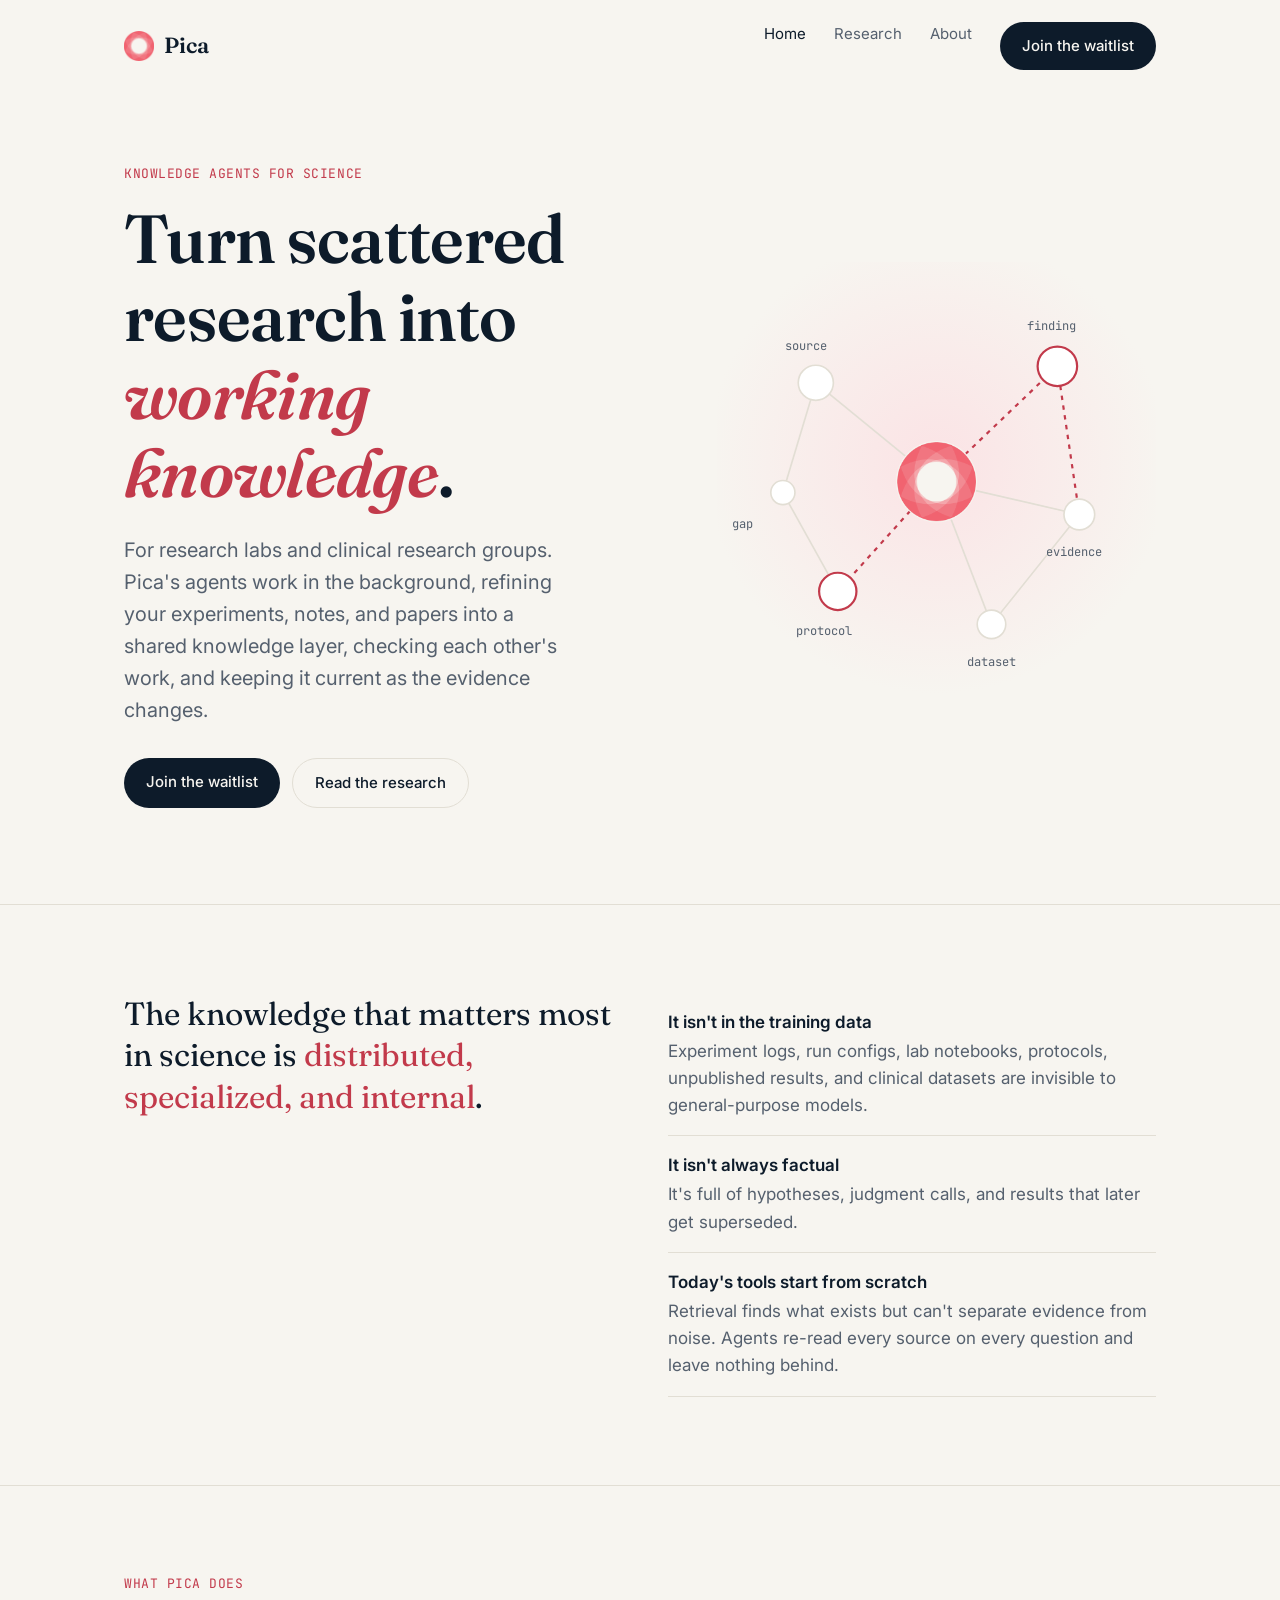
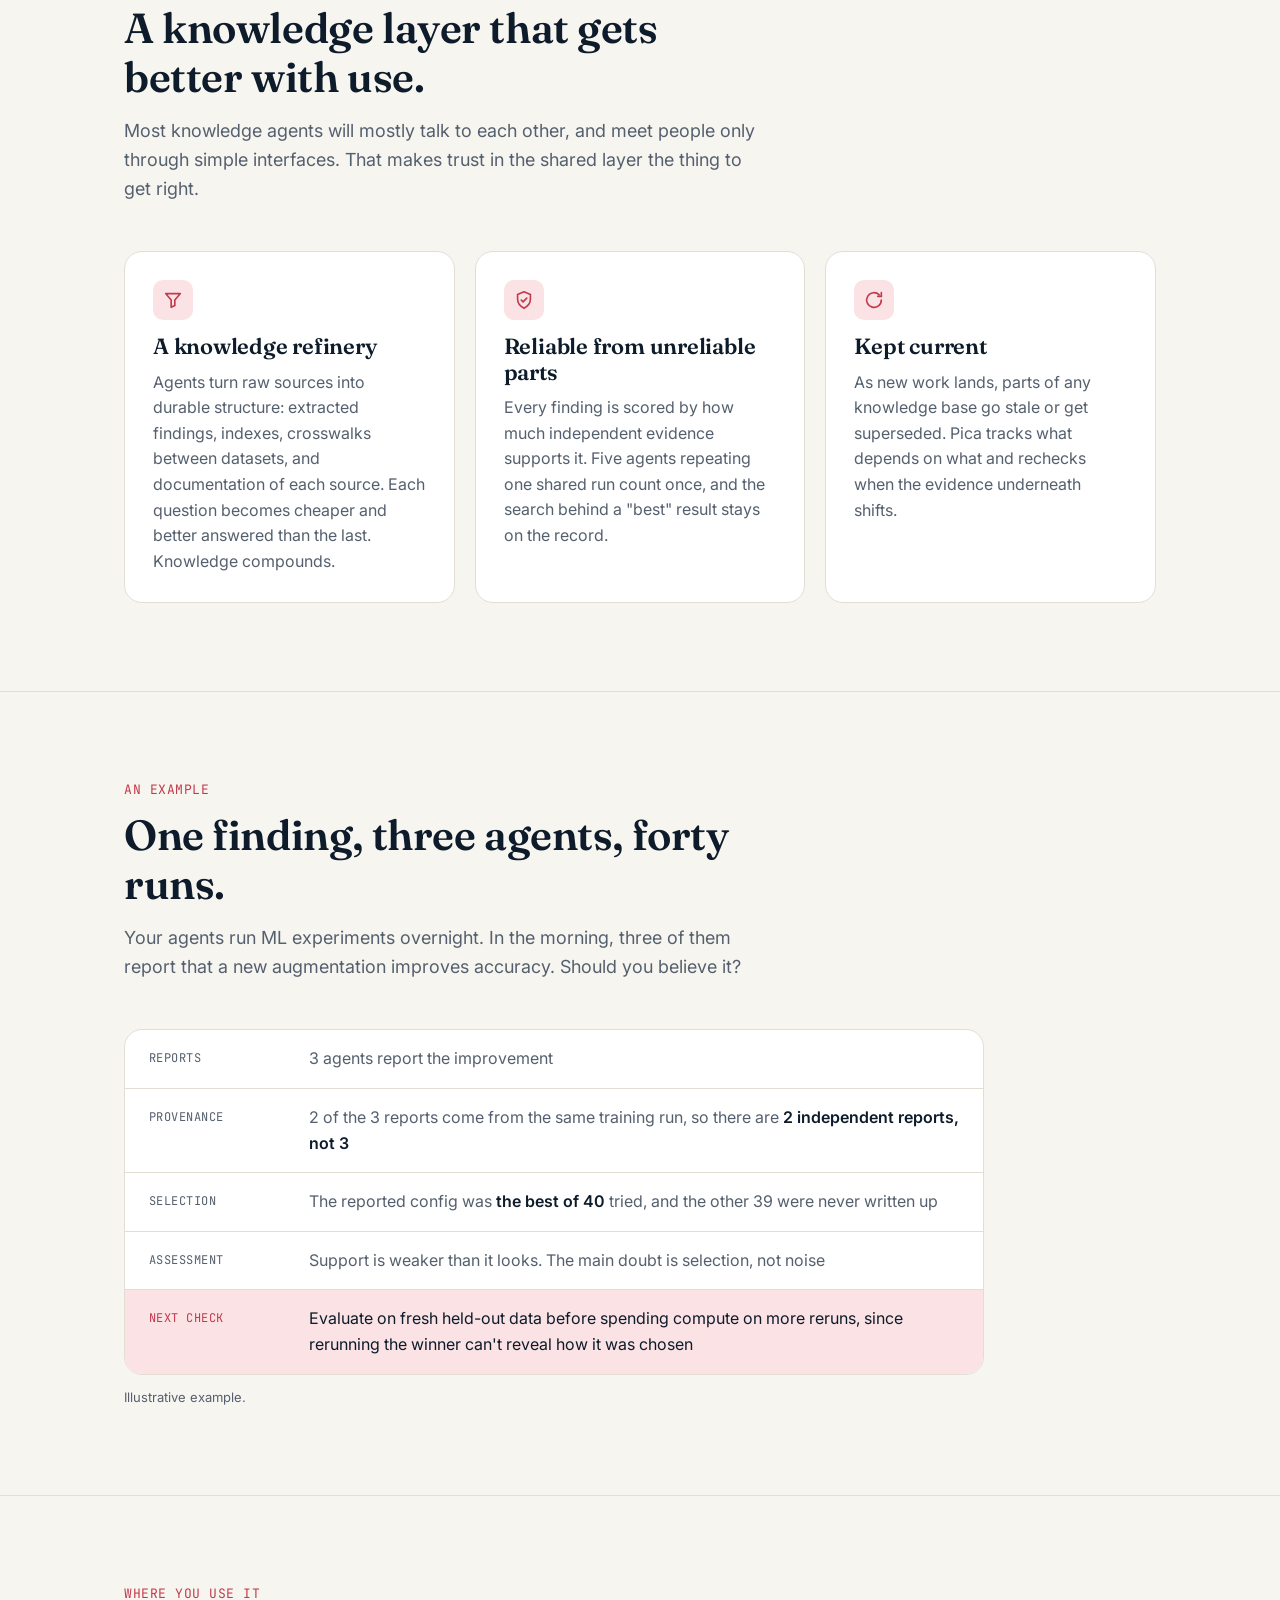
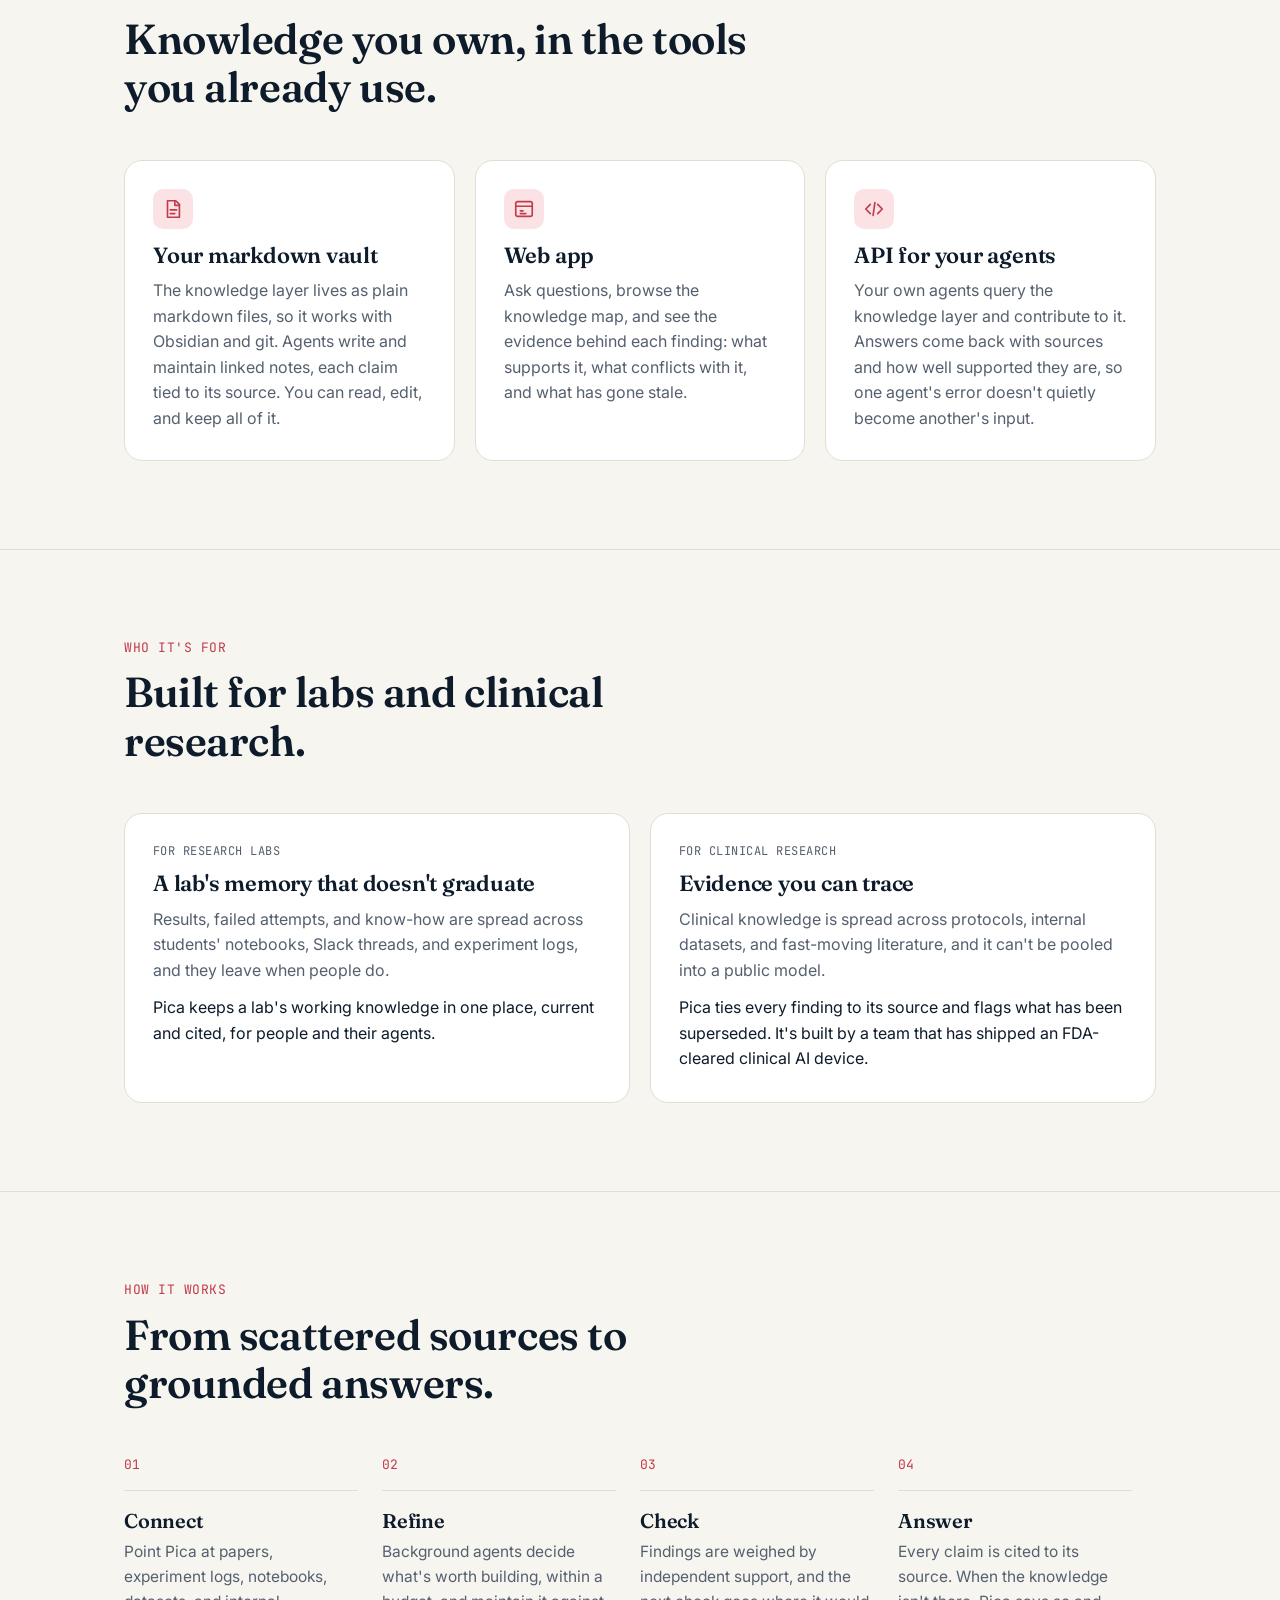
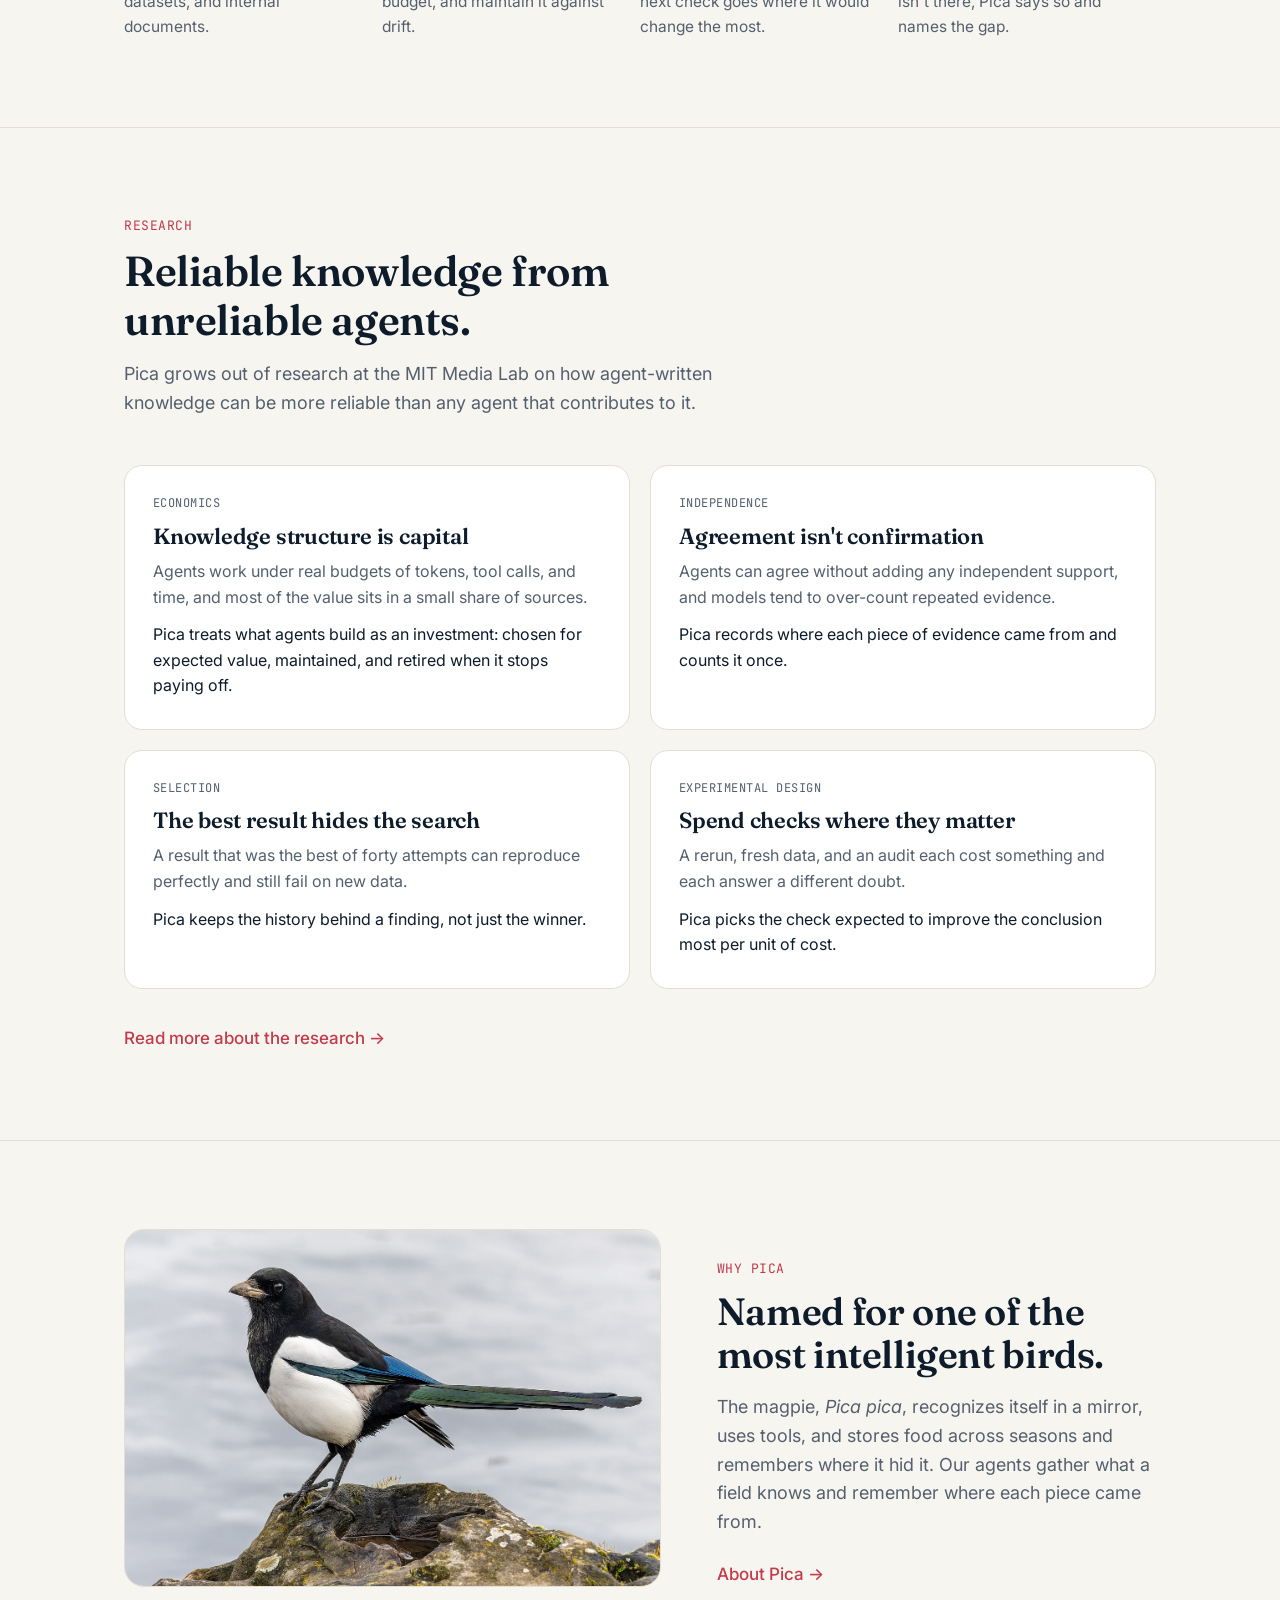
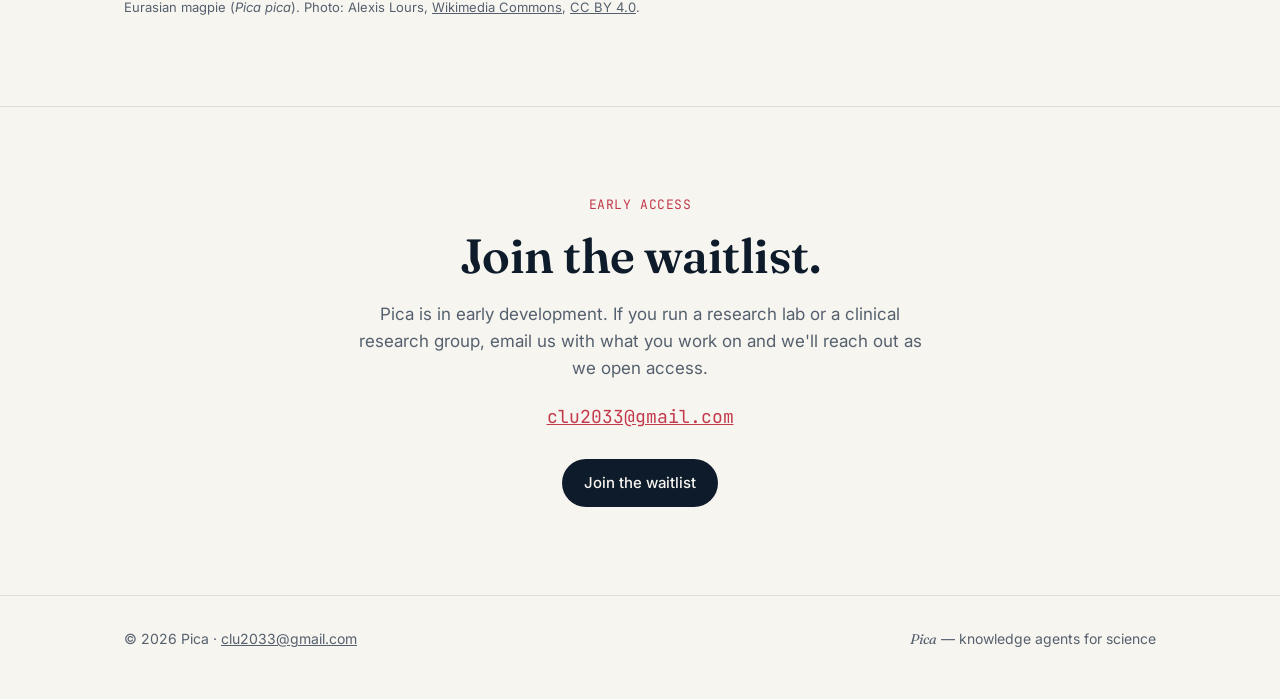
==== commit f3283d9b: "Target labs and clinical research; ML example, interfaces, waitlist CTA Co-Authored-By: Claude Opus " ====
--- a/index.html
+++ b/index.html
@@ -22,7 +22,7 @@
       <li><a href="index.html" class="active">Home</a></li>
       <li><a href="research.html">Research</a></li>
       <li><a href="about.html">About</a></li>
-      <li><a class="btn btn-primary" href="about.html#contact">Contact</a></li>
+      <li><a class="btn btn-primary" href="#contact">Join the waitlist</a></li>
     </ul>
   </nav>
 </header>
@@ -32,9 +32,9 @@
     <div>
       <div class="mono">Knowledge agents for science</div>
       <h1>Turn scattered research into <em>working knowledge</em>.</h1>
-      <p class="lede">Pica's agents work in the background, refining your lab's sources into a shared knowledge layer, checking each other's work, and keeping it current as the evidence changes.</p>
+      <p class="lede">For research labs and clinical research groups. Pica's agents work in the background, refining your experiments, notes, and papers into a shared knowledge layer, checking each other's work, and keeping it current as the evidence changes.</p>
       <div class="cta">
-        <a class="btn btn-primary" href="#contact">Request early access</a>
+        <a class="btn btn-primary" href="#contact">Join the waitlist</a>
         <a class="btn btn-ghost" href="research.html">Read the research</a>
       </div>
     </div>
@@ -71,7 +71,7 @@
     <div class="wrap why">
       <blockquote>The knowledge that matters most in science is <span>distributed, specialized, and internal</span>.</blockquote>
       <ul>
-        <li><strong>It isn't in the training data</strong>Lab notebooks, protocols, unpublished results, and internal datasets are invisible to general-purpose models.</li>
+        <li><strong>It isn't in the training data</strong>Experiment logs, run configs, lab notebooks, protocols, unpublished results, and clinical datasets are invisible to general-purpose models.</li>
         <li><strong>It isn't always factual</strong>It's full of hypotheses, judgment calls, and results that later get superseded.</li>
         <li><strong>Today's tools start from scratch</strong>Retrieval finds what exists but can't separate evidence from noise. Agents re-read every source on every question and leave nothing behind.</li>
       </ul>
@@ -105,6 +105,73 @@
     </div>
   </section>
 
+  <section id="example">
+    <div class="wrap">
+      <div class="section-head">
+        <div class="mono">An example</div>
+        <h2>One finding, three agents, forty runs.</h2>
+        <p>Your agents run ML experiments overnight. In the morning, three of them report that a new augmentation improves accuracy. Should you believe it?</p>
+      </div>
+      <div class="trace">
+        <div class="trace-row"><span class="k">Reports</span><span>3 agents report the improvement</span></div>
+        <div class="trace-row"><span class="k">Provenance</span><span>2 of the 3 reports come from the same training run, so there are <b>2 independent reports, not 3</b></span></div>
+        <div class="trace-row"><span class="k">Selection</span><span>The reported config was <b>the best of 40</b> tried, and the other 39 were never written up</span></div>
+        <div class="trace-row"><span class="k">Assessment</span><span>Support is weaker than it looks. The main doubt is selection, not noise</span></div>
+        <div class="trace-row hl"><span class="k">Next check</span><span>Evaluate on fresh held-out data before spending compute on more reruns, since rerunning the winner can't reveal how it was chosen</span></div>
+      </div>
+      <p class="note">Illustrative example.</p>
+    </div>
+  </section>
+
+  <section id="where">
+    <div class="wrap">
+      <div class="section-head">
+        <div class="mono">Where you use it</div>
+        <h2>Knowledge you own, in the tools you already use.</h2>
+      </div>
+      <div class="grid3">
+        <div class="card">
+          <div class="icon"><svg viewBox="0 0 24 24" fill="none" stroke="currentColor" stroke-width="1.8" stroke-linecap="round" stroke-linejoin="round"><path d="M6 3h9l4 4v14H6z"/><path d="M14 3v5h5M9 13h7M9 17h5"/></svg></div>
+          <h3>Your markdown vault</h3>
+          <p>The knowledge layer lives as plain markdown files, so it works with Obsidian and git. Agents write and maintain linked notes, each claim tied to its source. You can read, edit, and keep all of it.</p>
+        </div>
+        <div class="card">
+          <div class="icon"><svg viewBox="0 0 24 24" fill="none" stroke="currentColor" stroke-width="1.8" stroke-linecap="round" stroke-linejoin="round"><rect x="3" y="4" width="18" height="16" rx="2"/><path d="M3 9h18M8 14h3M8 17h6"/></svg></div>
+          <h3>Web app</h3>
+          <p>Ask questions, browse the knowledge map, and see the evidence behind each finding: what supports it, what conflicts with it, and what has gone stale.</p>
+        </div>
+        <div class="card">
+          <div class="icon"><svg viewBox="0 0 24 24" fill="none" stroke="currentColor" stroke-width="1.8" stroke-linecap="round" stroke-linejoin="round"><path d="M8 7l-5 5 5 5M16 7l5 5-5 5M13 5l-2 14"/></svg></div>
+          <h3>API for your agents</h3>
+          <p>Your own agents query the knowledge layer and contribute to it. Answers come back with sources and how well supported they are, so one agent's error doesn't quietly become another's input.</p>
+        </div>
+      </div>
+    </div>
+  </section>
+
+  <section id="who">
+    <div class="wrap">
+      <div class="section-head">
+        <div class="mono">Who it's for</div>
+        <h2>Built for labs and clinical research.</h2>
+      </div>
+    </div>
+    <div class="wrap grid2">
+      <div class="insight">
+        <div class="tag">For research labs</div>
+        <h3>A lab's memory that doesn't graduate</h3>
+        <p>Results, failed attempts, and know-how are spread across students' notebooks, Slack threads, and experiment logs, and they leave when people do.</p>
+        <p>Pica keeps a lab's working knowledge in one place, current and cited, for people and their agents.</p>
+      </div>
+      <div class="insight">
+        <div class="tag">For clinical research</div>
+        <h3>Evidence you can trace</h3>
+        <p>Clinical knowledge is spread across protocols, internal datasets, and fast-moving literature, and it can't be pooled into a public model.</p>
+        <p>Pica ties every finding to its source and flags what has been superseded. It's built by a team that has shipped an FDA-cleared clinical AI device.</p>
+      </div>
+    </div>
+  </section>
+
   <section id="how">
     <div class="wrap">
       <div class="section-head">
@@ -112,7 +179,7 @@
         <h2>From scattered sources to grounded answers.</h2>
       </div>
       <div class="steps">
-        <div class="step"><h3>Connect</h3><p>Point Pica at papers, notebooks, datasets, and internal documents. Nothing has to be cleaned up first.</p></div>
+        <div class="step"><h3>Connect</h3><p>Point Pica at papers, experiment logs, notebooks, datasets, and internal documents.</p></div>
         <div class="step"><h3>Refine</h3><p>Background agents decide what's worth building, within a budget, and maintain it against drift.</p></div>
         <div class="step"><h3>Check</h3><p>Findings are weighed by independent support, and the next check goes where it would change the most.</p></div>
         <div class="step"><h3>Answer</h3><p>Every claim is cited to its source. When the knowledge isn't there, Pica says so and names the gap.</p></div>
@@ -174,11 +241,11 @@
 
   <section id="contact">
     <div class="wrap final">
-      <div class="mono">Contact</div>
-      <h2>Bring Pica to your lab.</h2>
-      <p>We're working with a small group of research teams. Tell us what you're working on and we'll be in touch.</p>
+      <div class="mono">Early access</div>
+      <h2>Join the waitlist.</h2>
+      <p>Pica is in early development. If you run a research lab or a clinical research group, email us with what you work on and we'll reach out as we open access.</p>
       <p class="email"><a href="mailto:clu2033@gmail.com?subject=Pica">clu2033@gmail.com</a></p>
-      <a class="btn btn-primary" href="mailto:clu2033@gmail.com?subject=Pica%20early%20access">Request early access</a>
+      <a class="btn btn-primary" href="mailto:clu2033@gmail.com?subject=Pica%20waitlist">Join the waitlist</a>
     </div>
   </section>
 </main>
--- a/assets/style.css
+++ b/assets/style.css
@@ -170,3 +170,12 @@
 .magpie-strip .more { margin-top: 24px; }
 @media (max-width: 860px) { .magpie-strip { grid-template-columns: 1fr; gap: 28px; } }
 .page-hero + .wrap { padding-bottom: 72px; }
+.trace { background: var(--surface); border: 1px solid var(--line); border-radius: 18px; overflow: hidden; max-width: 860px; }
+.trace-row { display: grid; grid-template-columns: 140px 1fr; gap: 20px; padding: 16px 24px; border-bottom: 1px solid var(--line); color: var(--muted); font-size: 16px; }
+.trace-row:last-child { border-bottom: 0; }
+.trace-row .k { font-family: "JetBrains Mono", monospace; font-size: 12px; text-transform: uppercase; letter-spacing: .04em; color: var(--muted); padding-top: 3px; }
+.trace-row b { color: var(--ink); font-weight: 600; }
+.trace-row.hl { background: var(--glow); color: var(--ink); }
+.trace-row.hl .k { color: var(--accent); }
+.note { color: var(--muted); font-size: 13px; margin: 12px 0 0; }
+@media (max-width: 520px) { .trace-row { grid-template-columns: 1fr; gap: 4px; padding: 14px 18px; } }
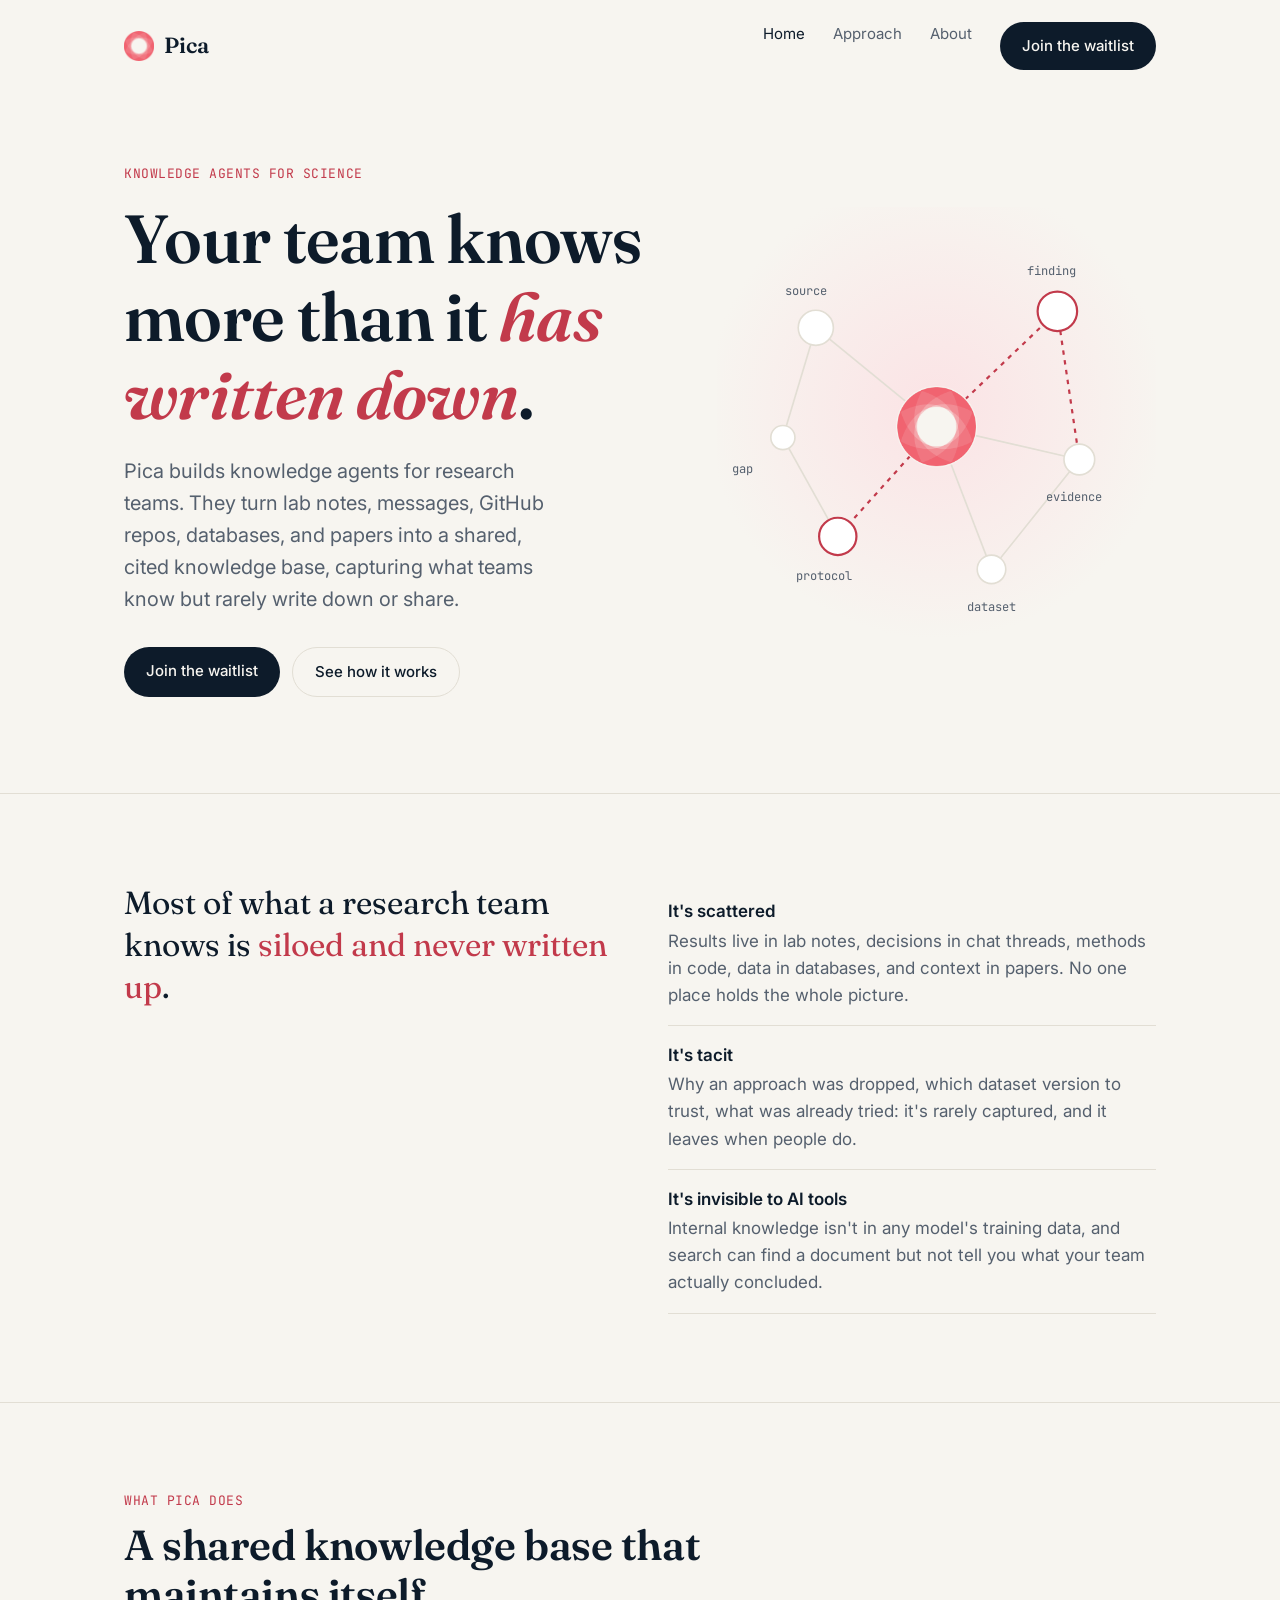
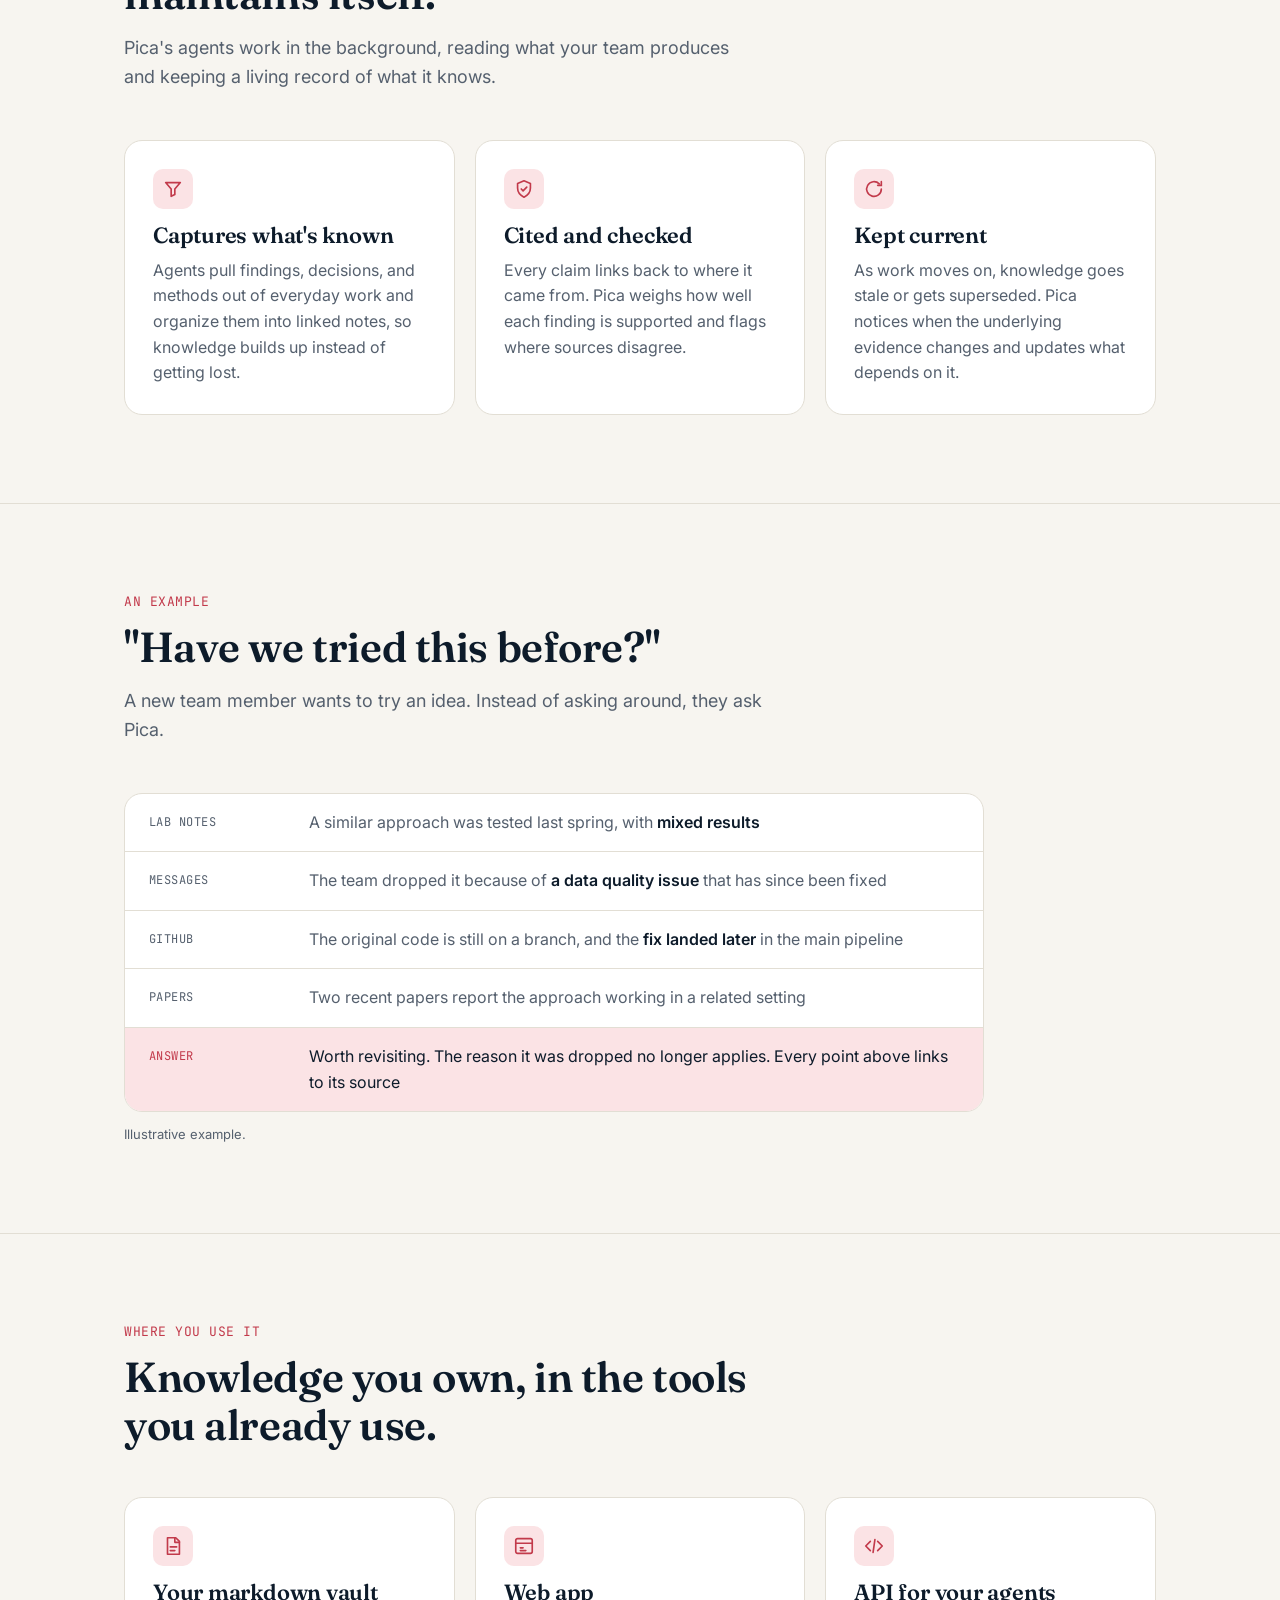
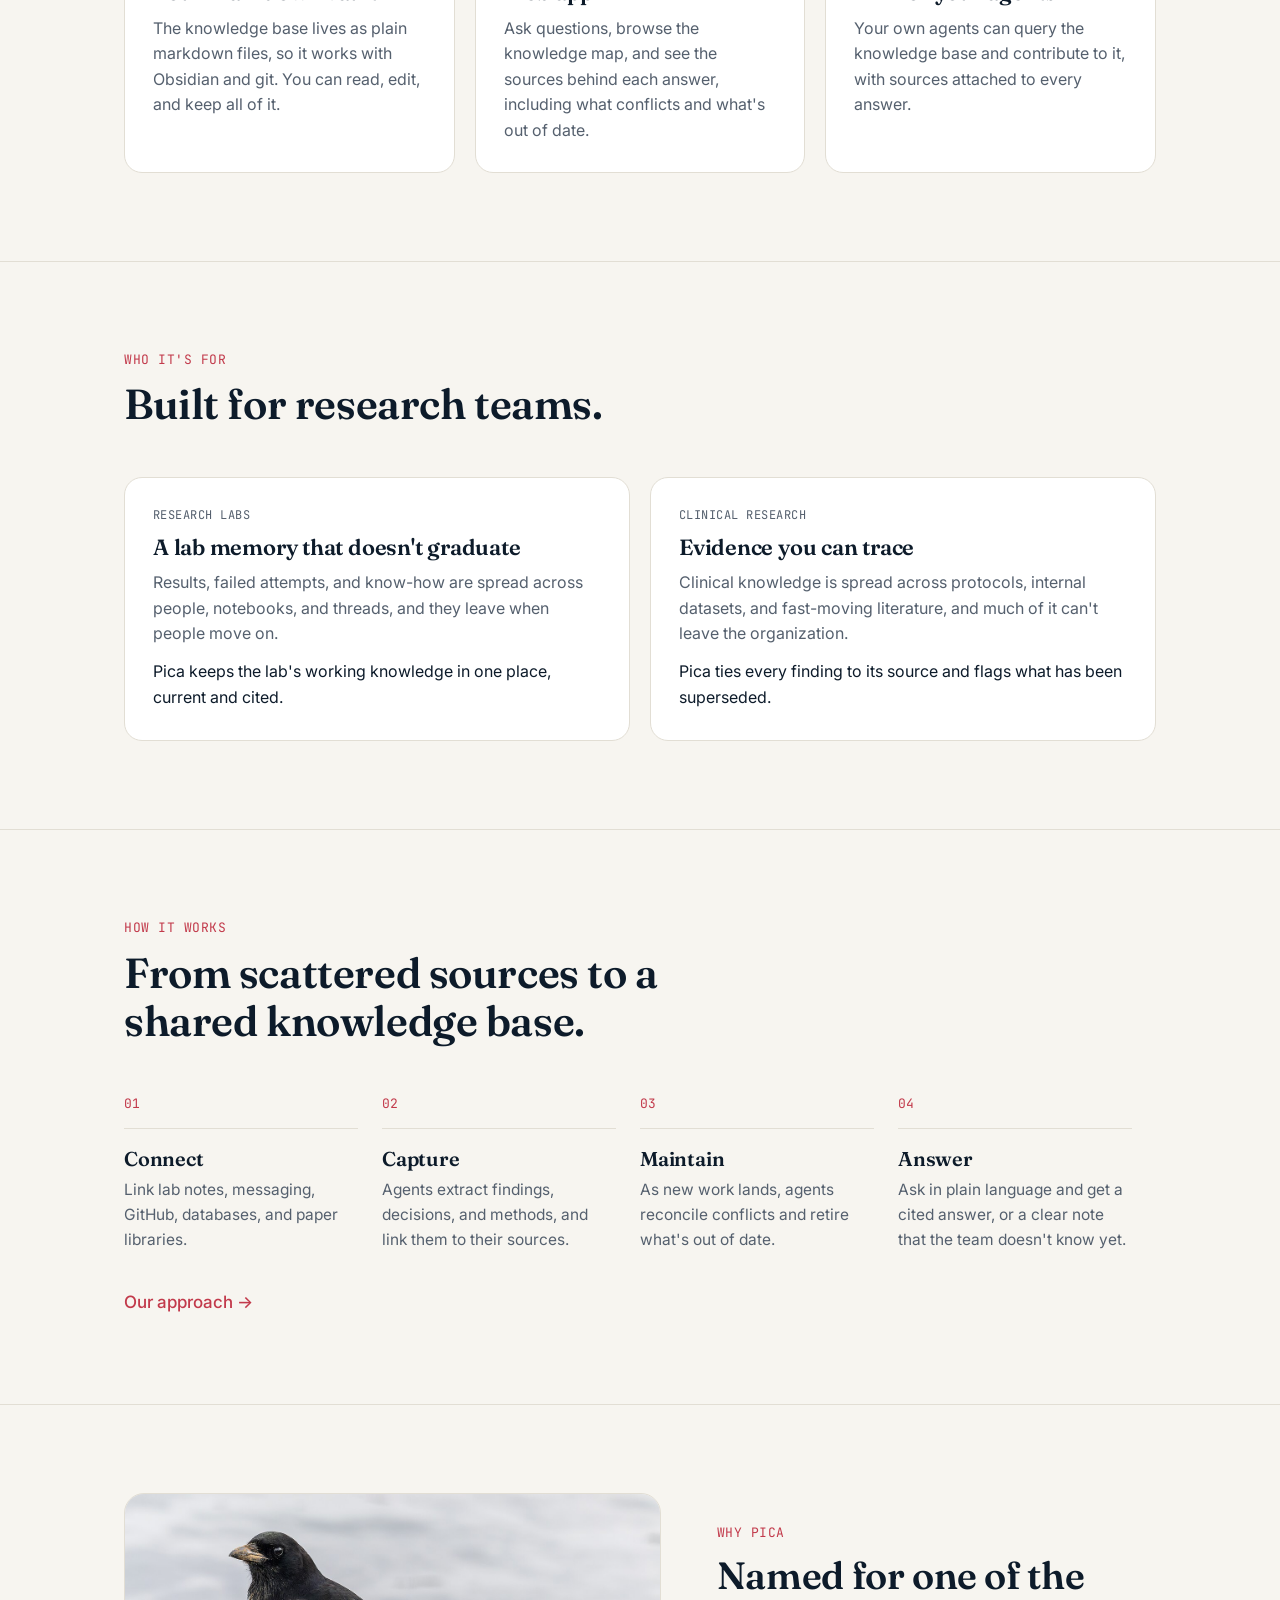
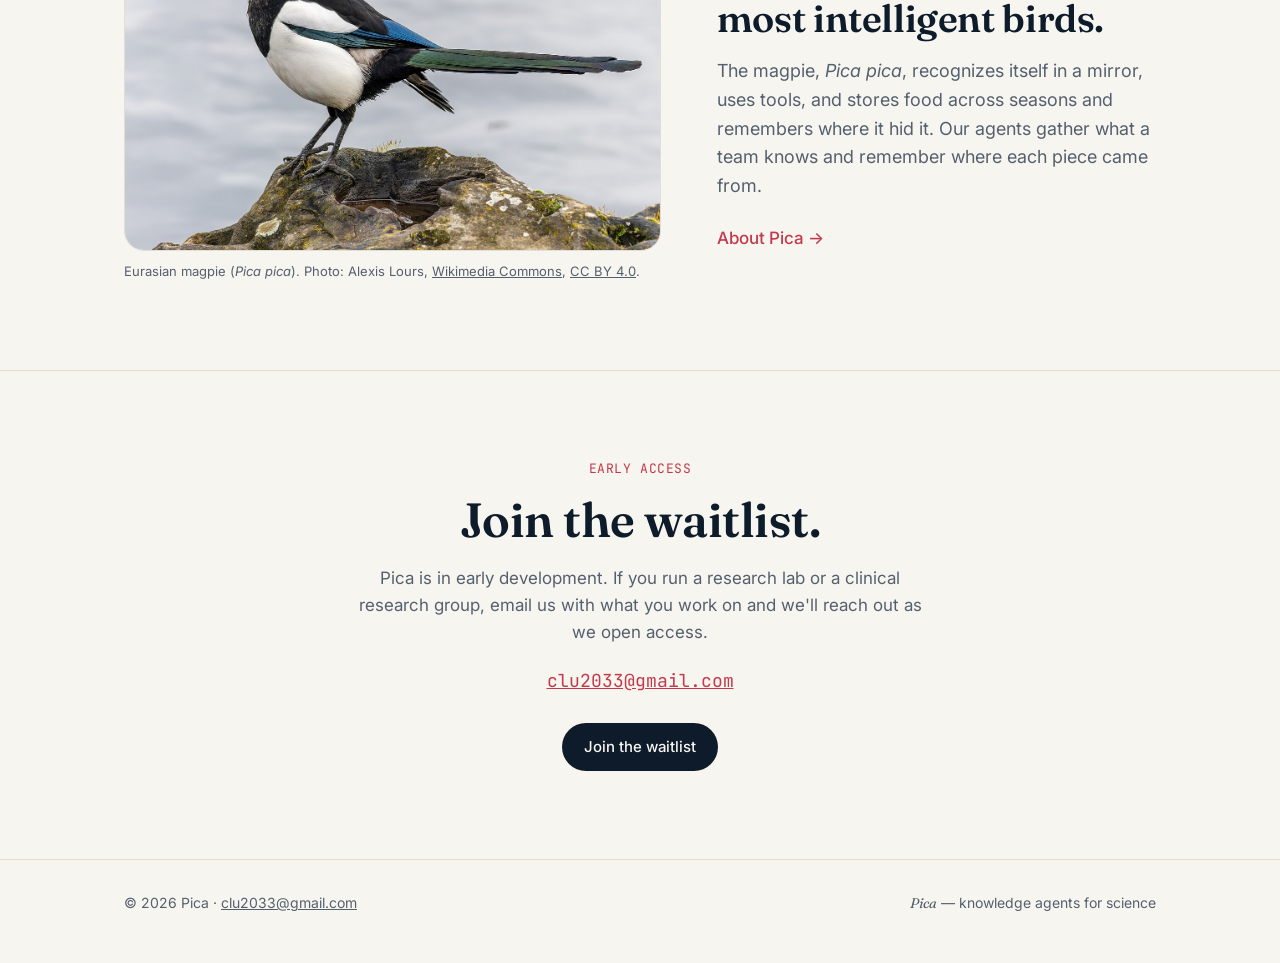
==== commit 7e643bf1: "Reframe around team internal knowledge; drop personal and paper-specific details; Research page beco" ====
--- a/index.html
+++ b/index.html
@@ -4,9 +4,9 @@
 <meta charset="utf-8">
 <meta name="viewport" content="width=device-width, initial-scale=1">
 <title>Pica — Knowledge agents for science</title>
-<meta name="description" content="Pica builds knowledge agents that turn scattered research into a shared, reliable knowledge layer — refined in the background, checked by independent evidence, and kept current.">
+<meta name="description" content="Pica builds knowledge agents for research teams. They turn lab notes, messages, GitHub repos, databases, and papers into a shared, cited knowledge base.">
 <meta property="og:title" content="Pica — Knowledge agents for science">
-<meta property="og:description" content="Pica builds knowledge agents that turn scattered research into a shared, reliable knowledge layer — refined in the background, checked by independent evidence, and kept current.">
+<meta property="og:description" content="Pica builds knowledge agents for research teams. They turn lab notes, messages, GitHub repos, databases, and papers into a shared, cited knowledge base.">
 <meta property="og:image" content="https://clu5.github.io/pica-landing/assets/logo.png">
 <link rel="icon" type="image/png" href="assets/favicon.png">
 <link rel="preconnect" href="https://fonts.googleapis.com">
@@ -20,9 +20,9 @@
     <a class="brand" href="index.html"><img src="assets/logo.png" alt="" width="30" height="30">Pica</a>
     <ul>
       <li><a href="index.html" class="active">Home</a></li>
-      <li><a href="research.html">Research</a></li>
+      <li><a href="approach.html">Approach</a></li>
       <li><a href="about.html">About</a></li>
-      <li><a class="btn btn-primary" href="#contact">Join the waitlist</a></li>
+      <li><a class="btn btn-primary" href="index.html#contact">Join the waitlist</a></li>
     </ul>
   </nav>
 </header>
@@ -31,11 +31,11 @@
   <div class="wrap hero">
     <div>
       <div class="mono">Knowledge agents for science</div>
-      <h1>Turn scattered research into <em>working knowledge</em>.</h1>
-      <p class="lede">For research labs and clinical research groups. Pica's agents work in the background, refining your experiments, notes, and papers into a shared knowledge layer, checking each other's work, and keeping it current as the evidence changes.</p>
+      <h1>Your team knows more than it <em>has written down</em>.</h1>
+      <p class="lede">Pica builds knowledge agents for research teams. They turn lab notes, messages, GitHub repos, databases, and papers into a shared, cited knowledge base, capturing what teams know but rarely write down or share.</p>
       <div class="cta">
         <a class="btn btn-primary" href="#contact">Join the waitlist</a>
-        <a class="btn btn-ghost" href="research.html">Read the research</a>
+        <a class="btn btn-ghost" href="#how">See how it works</a>
       </div>
     </div>
     <div class="graph" aria-hidden="true">
@@ -69,11 +69,11 @@
 
   <section id="problem">
     <div class="wrap why">
-      <blockquote>The knowledge that matters most in science is <span>distributed, specialized, and internal</span>.</blockquote>
+      <blockquote>Most of what a research team knows is <span>siloed and never written up</span>.</blockquote>
       <ul>
-        <li><strong>It isn't in the training data</strong>Experiment logs, run configs, lab notebooks, protocols, unpublished results, and clinical datasets are invisible to general-purpose models.</li>
-        <li><strong>It isn't always factual</strong>It's full of hypotheses, judgment calls, and results that later get superseded.</li>
-        <li><strong>Today's tools start from scratch</strong>Retrieval finds what exists but can't separate evidence from noise. Agents re-read every source on every question and leave nothing behind.</li>
+        <li><strong>It's scattered</strong>Results live in lab notes, decisions in chat threads, methods in code, data in databases, and context in papers. No one place holds the whole picture.</li>
+        <li><strong>It's tacit</strong>Why an approach was dropped, which dataset version to trust, what was already tried: it's rarely captured, and it leaves when people do.</li>
+        <li><strong>It's invisible to AI tools</strong>Internal knowledge isn't in any model's training data, and search can find a document but not tell you what your team actually concluded.</li>
       </ul>
     </div>
   </section>
@@ -82,24 +82,24 @@
     <div class="wrap">
       <div class="section-head">
         <div class="mono">What Pica does</div>
-        <h2>A knowledge layer that gets better with use.</h2>
-        <p>Most knowledge agents will mostly talk to each other, and meet people only through simple interfaces. That makes trust in the shared layer the thing to get right.</p>
+        <h2>A shared knowledge base that maintains itself.</h2>
+        <p>Pica's agents work in the background, reading what your team produces and keeping a living record of what it knows.</p>
       </div>
       <div class="grid3">
         <div class="card">
           <div class="icon"><svg viewBox="0 0 24 24" fill="none" stroke="currentColor" stroke-width="1.8" stroke-linecap="round" stroke-linejoin="round"><path d="M4 5h16l-6 7v6l-4 2v-8z"/></svg></div>
-          <h3>A knowledge refinery</h3>
-          <p>Agents turn raw sources into durable structure: extracted findings, indexes, crosswalks between datasets, and documentation of each source. Each question becomes cheaper and better answered than the last. Knowledge compounds.</p>
+          <h3>Captures what's known</h3>
+          <p>Agents pull findings, decisions, and methods out of everyday work and organize them into linked notes, so knowledge builds up instead of getting lost.</p>
         </div>
         <div class="card">
           <div class="icon"><svg viewBox="0 0 24 24" fill="none" stroke="currentColor" stroke-width="1.8" stroke-linecap="round" stroke-linejoin="round"><path d="M12 3l7 3v5c0 4.5-3 8-7 10-4-2-7-5.5-7-10V6z"/><path d="M9 12l2 2 4-4"/></svg></div>
-          <h3>Reliable from unreliable parts</h3>
-          <p>Every finding is scored by how much independent evidence supports it. Five agents repeating one shared run count once, and the search behind a "best" result stays on the record.</p>
+          <h3>Cited and checked</h3>
+          <p>Every claim links back to where it came from. Pica weighs how well each finding is supported and flags where sources disagree.</p>
         </div>
         <div class="card">
           <div class="icon"><svg viewBox="0 0 24 24" fill="none" stroke="currentColor" stroke-width="1.8" stroke-linecap="round"><path d="M20 12a8 8 0 1 1-2.3-5.6"/><path d="M20 4v4h-4"/></svg></div>
           <h3>Kept current</h3>
-          <p>As new work lands, parts of any knowledge base go stale or get superseded. Pica tracks what depends on what and rechecks when the evidence underneath shifts.</p>
+          <p>As work moves on, knowledge goes stale or gets superseded. Pica notices when the underlying evidence changes and updates what depends on it.</p>
         </div>
       </div>
     </div>
@@ -109,15 +109,15 @@
     <div class="wrap">
       <div class="section-head">
         <div class="mono">An example</div>
-        <h2>One finding, three agents, forty runs.</h2>
-        <p>Your agents run ML experiments overnight. In the morning, three of them report that a new augmentation improves accuracy. Should you believe it?</p>
+        <h2>"Have we tried this before?"</h2>
+        <p>A new team member wants to try an idea. Instead of asking around, they ask Pica.</p>
       </div>
       <div class="trace">
-        <div class="trace-row"><span class="k">Reports</span><span>3 agents report the improvement</span></div>
-        <div class="trace-row"><span class="k">Provenance</span><span>2 of the 3 reports come from the same training run, so there are <b>2 independent reports, not 3</b></span></div>
-        <div class="trace-row"><span class="k">Selection</span><span>The reported config was <b>the best of 40</b> tried, and the other 39 were never written up</span></div>
-        <div class="trace-row"><span class="k">Assessment</span><span>Support is weaker than it looks. The main doubt is selection, not noise</span></div>
-        <div class="trace-row hl"><span class="k">Next check</span><span>Evaluate on fresh held-out data before spending compute on more reruns, since rerunning the winner can't reveal how it was chosen</span></div>
+        <div class="trace-row"><span class="k">Lab notes</span><span>A similar approach was tested last spring, with <b>mixed results</b></span></div>
+        <div class="trace-row"><span class="k">Messages</span><span>The team dropped it because of <b>a data quality issue</b> that has since been fixed</span></div>
+        <div class="trace-row"><span class="k">GitHub</span><span>The original code is still on a branch, and the <b>fix landed later</b> in the main pipeline</span></div>
+        <div class="trace-row"><span class="k">Papers</span><span>Two recent papers report the approach working in a related setting</span></div>
+        <div class="trace-row hl"><span class="k">Answer</span><span>Worth revisiting. The reason it was dropped no longer applies. Every point above links to its source</span></div>
       </div>
       <p class="note">Illustrative example.</p>
     </div>
@@ -133,17 +133,17 @@
         <div class="card">
           <div class="icon"><svg viewBox="0 0 24 24" fill="none" stroke="currentColor" stroke-width="1.8" stroke-linecap="round" stroke-linejoin="round"><path d="M6 3h9l4 4v14H6z"/><path d="M14 3v5h5M9 13h7M9 17h5"/></svg></div>
           <h3>Your markdown vault</h3>
-          <p>The knowledge layer lives as plain markdown files, so it works with Obsidian and git. Agents write and maintain linked notes, each claim tied to its source. You can read, edit, and keep all of it.</p>
+          <p>The knowledge base lives as plain markdown files, so it works with Obsidian and git. You can read, edit, and keep all of it.</p>
         </div>
         <div class="card">
           <div class="icon"><svg viewBox="0 0 24 24" fill="none" stroke="currentColor" stroke-width="1.8" stroke-linecap="round" stroke-linejoin="round"><rect x="3" y="4" width="18" height="16" rx="2"/><path d="M3 9h18M8 14h3M8 17h6"/></svg></div>
           <h3>Web app</h3>
-          <p>Ask questions, browse the knowledge map, and see the evidence behind each finding: what supports it, what conflicts with it, and what has gone stale.</p>
+          <p>Ask questions, browse the knowledge map, and see the sources behind each answer, including what conflicts and what's out of date.</p>
         </div>
         <div class="card">
           <div class="icon"><svg viewBox="0 0 24 24" fill="none" stroke="currentColor" stroke-width="1.8" stroke-linecap="round" stroke-linejoin="round"><path d="M8 7l-5 5 5 5M16 7l5 5-5 5M13 5l-2 14"/></svg></div>
           <h3>API for your agents</h3>
-          <p>Your own agents query the knowledge layer and contribute to it. Answers come back with sources and how well supported they are, so one agent's error doesn't quietly become another's input.</p>
+          <p>Your own agents can query the knowledge base and contribute to it, with sources attached to every answer.</p>
         </div>
       </div>
     </div>
@@ -153,21 +153,21 @@
     <div class="wrap">
       <div class="section-head">
         <div class="mono">Who it's for</div>
-        <h2>Built for labs and clinical research.</h2>
+        <h2>Built for research teams.</h2>
       </div>
     </div>
     <div class="wrap grid2">
       <div class="insight">
-        <div class="tag">For research labs</div>
-        <h3>A lab's memory that doesn't graduate</h3>
-        <p>Results, failed attempts, and know-how are spread across students' notebooks, Slack threads, and experiment logs, and they leave when people do.</p>
-        <p>Pica keeps a lab's working knowledge in one place, current and cited, for people and their agents.</p>
+        <div class="tag">Research labs</div>
+        <h3>A lab memory that doesn't graduate</h3>
+        <p>Results, failed attempts, and know-how are spread across people, notebooks, and threads, and they leave when people move on.</p>
+        <p>Pica keeps the lab's working knowledge in one place, current and cited.</p>
       </div>
       <div class="insight">
-        <div class="tag">For clinical research</div>
+        <div class="tag">Clinical research</div>
         <h3>Evidence you can trace</h3>
-        <p>Clinical knowledge is spread across protocols, internal datasets, and fast-moving literature, and it can't be pooled into a public model.</p>
-        <p>Pica ties every finding to its source and flags what has been superseded. It's built by a team that has shipped an FDA-cleared clinical AI device.</p>
+        <p>Clinical knowledge is spread across protocols, internal datasets, and fast-moving literature, and much of it can't leave the organization.</p>
+        <p>Pica ties every finding to its source and flags what has been superseded.</p>
       </div>
     </div>
   </section>
@@ -176,51 +176,15 @@
     <div class="wrap">
       <div class="section-head">
         <div class="mono">How it works</div>
-        <h2>From scattered sources to grounded answers.</h2>
+        <h2>From scattered sources to a shared knowledge base.</h2>
       </div>
       <div class="steps">
-        <div class="step"><h3>Connect</h3><p>Point Pica at papers, experiment logs, notebooks, datasets, and internal documents.</p></div>
-        <div class="step"><h3>Refine</h3><p>Background agents decide what's worth building, within a budget, and maintain it against drift.</p></div>
-        <div class="step"><h3>Check</h3><p>Findings are weighed by independent support, and the next check goes where it would change the most.</p></div>
-        <div class="step"><h3>Answer</h3><p>Every claim is cited to its source. When the knowledge isn't there, Pica says so and names the gap.</p></div>
-      </div>
-    </div>
-  </section>
-
-  <section id="research">
-    <div class="wrap">
-      <div class="section-head">
-        <div class="mono">Research</div>
-        <h2>Reliable knowledge from unreliable agents.</h2>
-        <p>Pica grows out of research at the MIT Media Lab on how agent-written knowledge can be more reliable than any agent that contributes to it.</p>
-      </div>
-      <div class="grid2">
-        <div class="insight">
-          <div class="tag">Economics</div>
-          <h3>Knowledge structure is capital</h3>
-          <p>Agents work under real budgets of tokens, tool calls, and time, and most of the value sits in a small share of sources.</p>
-          <p>Pica treats what agents build as an investment: chosen for expected value, maintained, and retired when it stops paying off.</p>
-        </div>
-        <div class="insight">
-          <div class="tag">Independence</div>
-          <h3>Agreement isn't confirmation</h3>
-          <p>Agents can agree without adding any independent support, and models tend to over-count repeated evidence.</p>
-          <p>Pica records where each piece of evidence came from and counts it once.</p>
-        </div>
-        <div class="insight">
-          <div class="tag">Selection</div>
-          <h3>The best result hides the search</h3>
-          <p>A result that was the best of forty attempts can reproduce perfectly and still fail on new data.</p>
-          <p>Pica keeps the history behind a finding, not just the winner.</p>
-        </div>
-        <div class="insight">
-          <div class="tag">Experimental design</div>
-          <h3>Spend checks where they matter</h3>
-          <p>A rerun, fresh data, and an audit each cost something and each answer a different doubt.</p>
-          <p>Pica picks the check expected to improve the conclusion most per unit of cost.</p>
-        </div>
-      </div>
-      <a class="more" href="research.html">Read more about the research →</a>
+        <div class="step"><h3>Connect</h3><p>Link lab notes, messaging, GitHub, databases, and paper libraries.</p></div>
+        <div class="step"><h3>Capture</h3><p>Agents extract findings, decisions, and methods, and link them to their sources.</p></div>
+        <div class="step"><h3>Maintain</h3><p>As new work lands, agents reconcile conflicts and retire what's out of date.</p></div>
+        <div class="step"><h3>Answer</h3><p>Ask in plain language and get a cited answer, or a clear note that the team doesn't know yet.</p></div>
+      </div>
+      <a class="more" href="approach.html">Our approach →</a>
     </div>
   </section>
 
@@ -233,7 +197,7 @@
       <div>
         <div class="mono">Why Pica</div>
         <h2>Named for one of the most intelligent birds.</h2>
-        <p>The magpie, <i>Pica pica</i>, recognizes itself in a mirror, uses tools, and stores food across seasons and remembers where it hid it. Our agents gather what a field knows and remember where each piece came from.</p>
+        <p>The magpie, <i>Pica pica</i>, recognizes itself in a mirror, uses tools, and stores food across seasons and remembers where it hid it. Our agents gather what a team knows and remember where each piece came from.</p>
         <a class="more" href="about.html">About Pica →</a>
       </div>
     </div>
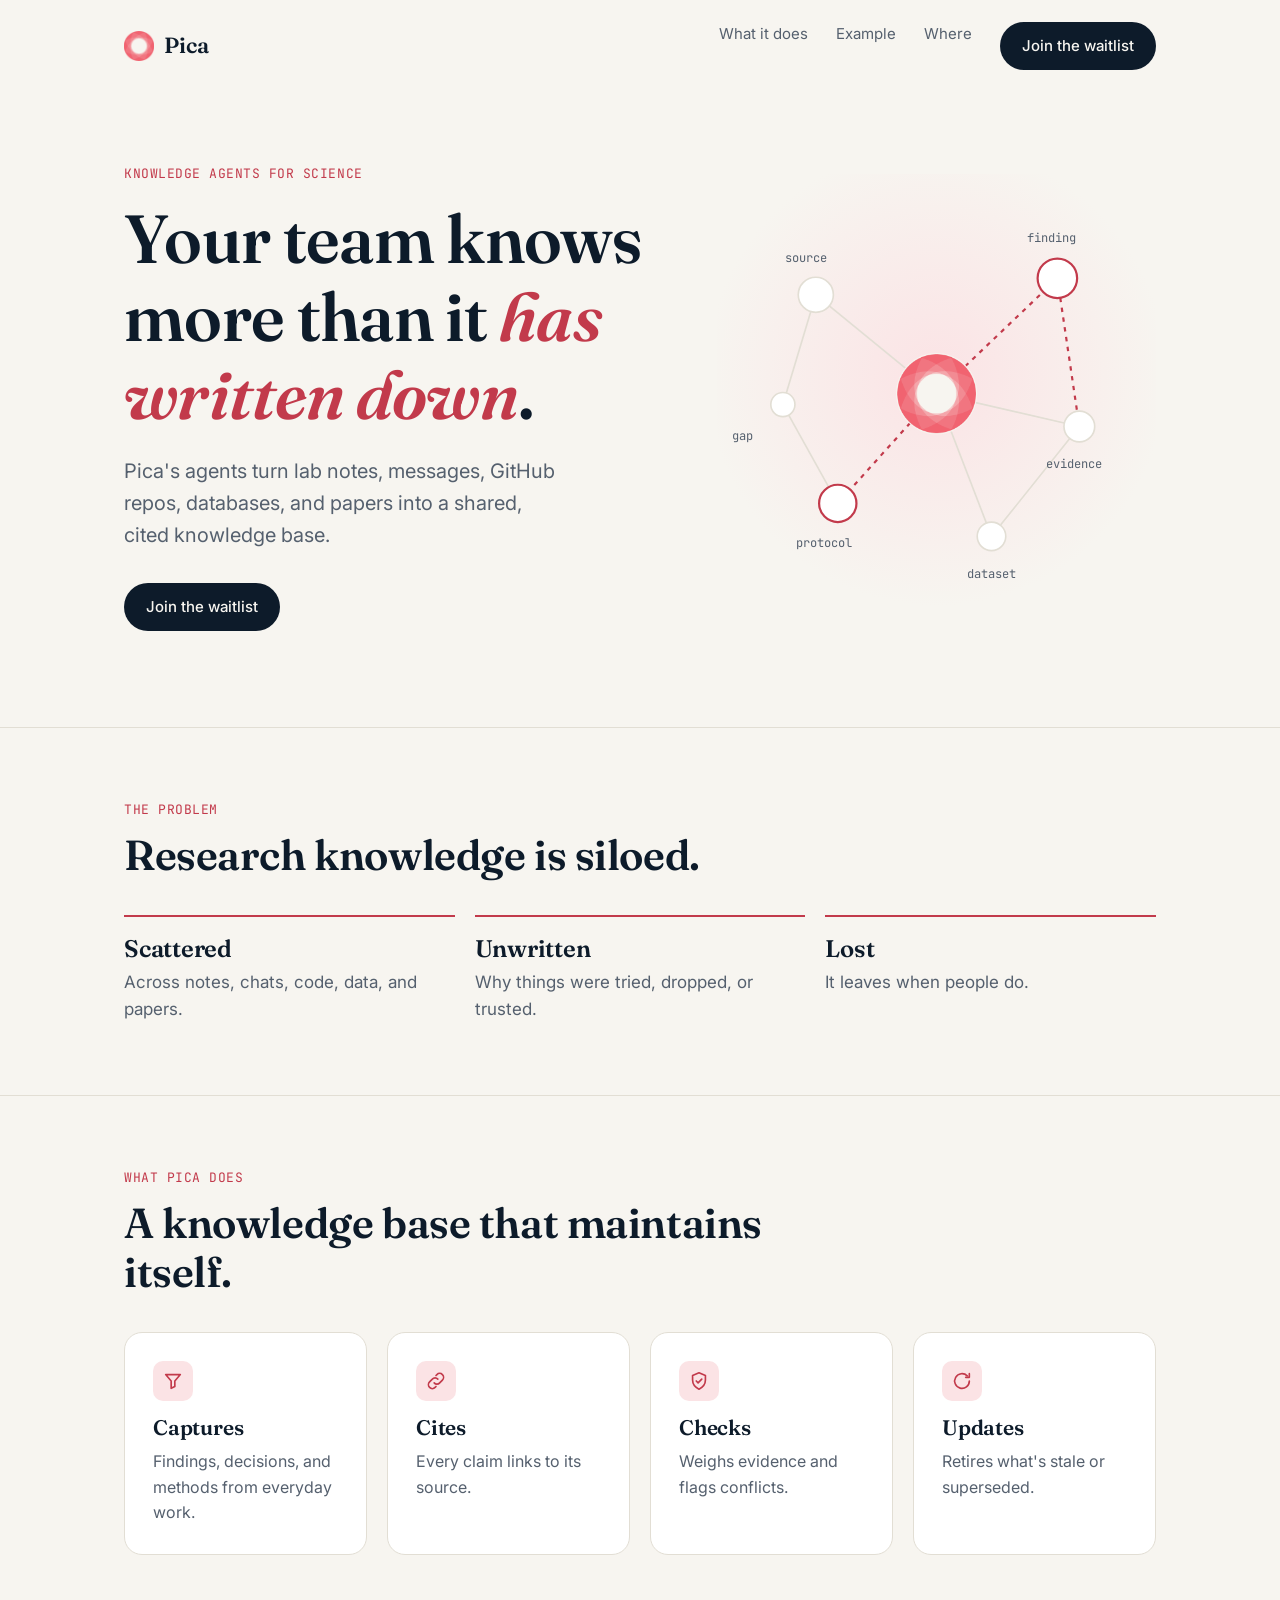
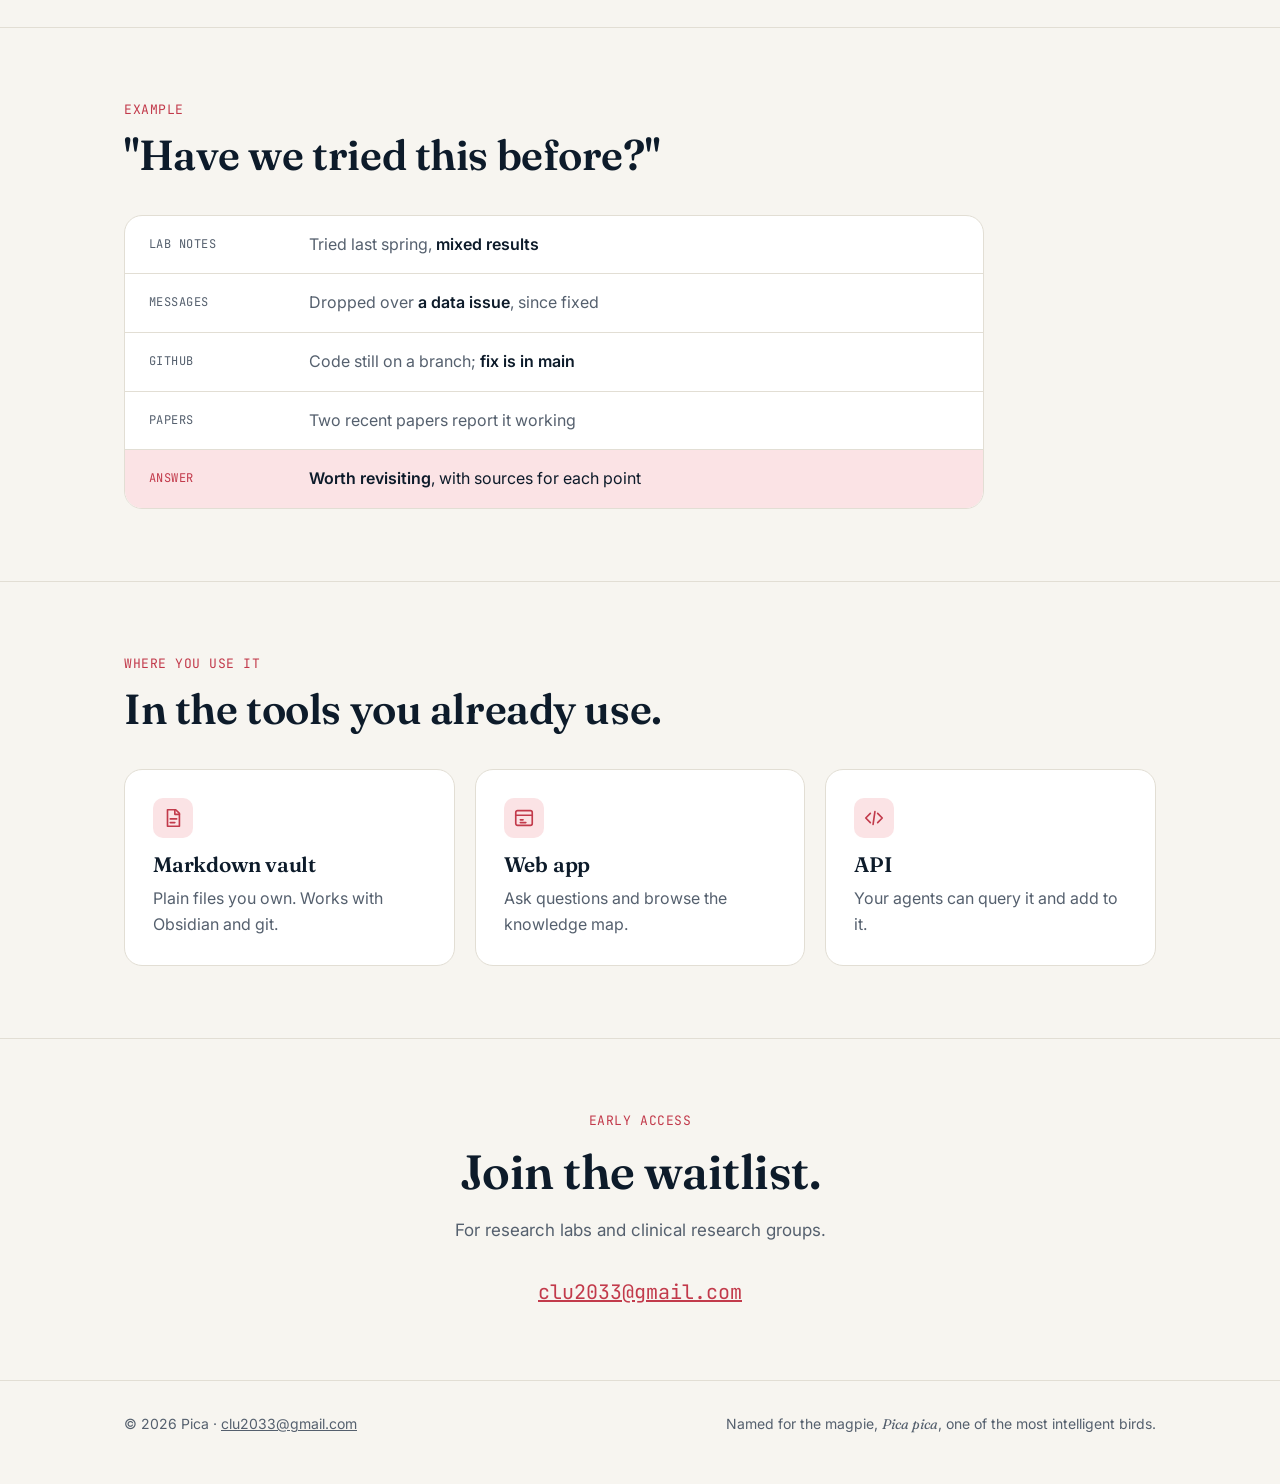
==== commit c69908dd: "Single skimmable page; remove about/approach pages and extra copy Co-Authored-By: Claude Opus 5.5 <n" ====
--- a/index.html
+++ b/index.html
@@ -6,7 +6,7 @@
 <title>Pica — Knowledge agents for science</title>
 <meta name="description" content="Pica builds knowledge agents for research teams. They turn lab notes, messages, GitHub repos, databases, and papers into a shared, cited knowledge base.">
 <meta property="og:title" content="Pica — Knowledge agents for science">
-<meta property="og:description" content="Pica builds knowledge agents for research teams. They turn lab notes, messages, GitHub repos, databases, and papers into a shared, cited knowledge base.">
+<meta property="og:description" content="Knowledge agents that turn a research team's scattered work into a shared, cited knowledge base.">
 <meta property="og:image" content="https://clu5.github.io/pica-landing/assets/logo.png">
 <link rel="icon" type="image/png" href="assets/favicon.png">
 <link rel="preconnect" href="https://fonts.googleapis.com">
@@ -15,14 +15,15 @@
 <link rel="stylesheet" href="assets/style.css">
 </head>
 <body>
+
 <header class="wrap">
   <nav>
-    <a class="brand" href="index.html"><img src="assets/logo.png" alt="" width="30" height="30">Pica</a>
+    <a class="brand" href="#"><img src="assets/logo.png" alt="" width="30" height="30">Pica</a>
     <ul>
-      <li><a href="index.html" class="active">Home</a></li>
-      <li><a href="approach.html">Approach</a></li>
-      <li><a href="about.html">About</a></li>
-      <li><a class="btn btn-primary" href="index.html#contact">Join the waitlist</a></li>
+      <li><a href="#what">What it does</a></li>
+      <li><a href="#example">Example</a></li>
+      <li><a href="#where">Where</a></li>
+      <li><a class="btn btn-primary" href="#contact">Join the waitlist</a></li>
     </ul>
   </nav>
 </header>
@@ -32,10 +33,9 @@
     <div>
       <div class="mono">Knowledge agents for science</div>
       <h1>Your team knows more than it <em>has written down</em>.</h1>
-      <p class="lede">Pica builds knowledge agents for research teams. They turn lab notes, messages, GitHub repos, databases, and papers into a shared, cited knowledge base, capturing what teams know but rarely write down or share.</p>
+      <p class="lede">Pica's agents turn lab notes, messages, GitHub repos, databases, and papers into a shared, cited knowledge base.</p>
       <div class="cta">
         <a class="btn btn-primary" href="#contact">Join the waitlist</a>
-        <a class="btn btn-ghost" href="#how">See how it works</a>
       </div>
     </div>
     <div class="graph" aria-hidden="true">
@@ -68,137 +68,48 @@
   </div>
 
   <section id="problem">
-    <div class="wrap why">
-      <blockquote>Most of what a research team knows is <span>siloed and never written up</span>.</blockquote>
-      <ul>
-        <li><strong>It's scattered</strong>Results live in lab notes, decisions in chat threads, methods in code, data in databases, and context in papers. No one place holds the whole picture.</li>
-        <li><strong>It's tacit</strong>Why an approach was dropped, which dataset version to trust, what was already tried: it's rarely captured, and it leaves when people do.</li>
-        <li><strong>It's invisible to AI tools</strong>Internal knowledge isn't in any model's training data, and search can find a document but not tell you what your team actually concluded.</li>
-      </ul>
+    <div class="wrap">
+      <div class="section-head"><div class="mono">The problem</div><h2>Research knowledge is siloed.</h2></div>
+      <div class="grid3 tight">
+        <div><h3>Scattered</h3><p>Across notes, chats, code, data, and papers.</p></div>
+        <div><h3>Unwritten</h3><p>Why things were tried, dropped, or trusted.</p></div>
+        <div><h3>Lost</h3><p>It leaves when people do.</p></div>
+      </div>
     </div>
   </section>
 
   <section id="what">
     <div class="wrap">
-      <div class="section-head">
-        <div class="mono">What Pica does</div>
-        <h2>A shared knowledge base that maintains itself.</h2>
-        <p>Pica's agents work in the background, reading what your team produces and keeping a living record of what it knows.</p>
-      </div>
-      <div class="grid3">
-        <div class="card">
-          <div class="icon"><svg viewBox="0 0 24 24" fill="none" stroke="currentColor" stroke-width="1.8" stroke-linecap="round" stroke-linejoin="round"><path d="M4 5h16l-6 7v6l-4 2v-8z"/></svg></div>
-          <h3>Captures what's known</h3>
-          <p>Agents pull findings, decisions, and methods out of everyday work and organize them into linked notes, so knowledge builds up instead of getting lost.</p>
-        </div>
-        <div class="card">
-          <div class="icon"><svg viewBox="0 0 24 24" fill="none" stroke="currentColor" stroke-width="1.8" stroke-linecap="round" stroke-linejoin="round"><path d="M12 3l7 3v5c0 4.5-3 8-7 10-4-2-7-5.5-7-10V6z"/><path d="M9 12l2 2 4-4"/></svg></div>
-          <h3>Cited and checked</h3>
-          <p>Every claim links back to where it came from. Pica weighs how well each finding is supported and flags where sources disagree.</p>
-        </div>
-        <div class="card">
-          <div class="icon"><svg viewBox="0 0 24 24" fill="none" stroke="currentColor" stroke-width="1.8" stroke-linecap="round"><path d="M20 12a8 8 0 1 1-2.3-5.6"/><path d="M20 4v4h-4"/></svg></div>
-          <h3>Kept current</h3>
-          <p>As work moves on, knowledge goes stale or gets superseded. Pica notices when the underlying evidence changes and updates what depends on it.</p>
-        </div>
+      <div class="section-head"><div class="mono">What Pica does</div><h2>A knowledge base that maintains itself.</h2></div>
+      <div class="grid4">
+        <div class="card"><div class="icon"><svg viewBox="0 0 24 24" fill="none" stroke="currentColor" stroke-width="1.8" stroke-linecap="round" stroke-linejoin="round"><path d="M4 5h16l-6 7v6l-4 2v-8z"/></svg></div><h3>Captures</h3><p>Findings, decisions, and methods from everyday work.</p></div>
+        <div class="card"><div class="icon"><svg viewBox="0 0 24 24" fill="none" stroke="currentColor" stroke-width="1.8" stroke-linecap="round" stroke-linejoin="round"><path d="M10 14a4 4 0 0 0 6 0l3-3a4 4 0 0 0-6-6l-1 1"/><path d="M14 10a4 4 0 0 0-6 0l-3 3a4 4 0 0 0 6 6l1-1"/></svg></div><h3>Cites</h3><p>Every claim links to its source.</p></div>
+        <div class="card"><div class="icon"><svg viewBox="0 0 24 24" fill="none" stroke="currentColor" stroke-width="1.8" stroke-linecap="round" stroke-linejoin="round"><path d="M12 3l7 3v5c0 4.5-3 8-7 10-4-2-7-5.5-7-10V6z"/><path d="M9 12l2 2 4-4"/></svg></div><h3>Checks</h3><p>Weighs evidence and flags conflicts.</p></div>
+        <div class="card"><div class="icon"><svg viewBox="0 0 24 24" fill="none" stroke="currentColor" stroke-width="1.8" stroke-linecap="round" stroke-linejoin="round"><path d="M20 12a8 8 0 1 1-2.3-5.6"/><path d="M20 4v4h-4"/></svg></div><h3>Updates</h3><p>Retires what's stale or superseded.</p></div>
       </div>
     </div>
   </section>
 
   <section id="example">
     <div class="wrap">
-      <div class="section-head">
-        <div class="mono">An example</div>
-        <h2>"Have we tried this before?"</h2>
-        <p>A new team member wants to try an idea. Instead of asking around, they ask Pica.</p>
+      <div class="section-head"><div class="mono">Example</div><h2>"Have we tried this before?"</h2></div>
+      <div class="trace">
+        <div class="trace-row"><span class="k">Lab notes</span><span>Tried last spring, <b>mixed results</b></span></div>
+        <div class="trace-row"><span class="k">Messages</span><span>Dropped over <b>a data issue</b>, since fixed</span></div>
+        <div class="trace-row"><span class="k">GitHub</span><span>Code still on a branch; <b>fix is in main</b></span></div>
+        <div class="trace-row"><span class="k">Papers</span><span>Two recent papers report it working</span></div>
+        <div class="trace-row hl"><span class="k">Answer</span><span><b>Worth revisiting</b>, with sources for each point</span></div>
       </div>
-      <div class="trace">
-        <div class="trace-row"><span class="k">Lab notes</span><span>A similar approach was tested last spring, with <b>mixed results</b></span></div>
-        <div class="trace-row"><span class="k">Messages</span><span>The team dropped it because of <b>a data quality issue</b> that has since been fixed</span></div>
-        <div class="trace-row"><span class="k">GitHub</span><span>The original code is still on a branch, and the <b>fix landed later</b> in the main pipeline</span></div>
-        <div class="trace-row"><span class="k">Papers</span><span>Two recent papers report the approach working in a related setting</span></div>
-        <div class="trace-row hl"><span class="k">Answer</span><span>Worth revisiting. The reason it was dropped no longer applies. Every point above links to its source</span></div>
-      </div>
-      <p class="note">Illustrative example.</p>
     </div>
   </section>
 
   <section id="where">
     <div class="wrap">
-      <div class="section-head">
-        <div class="mono">Where you use it</div>
-        <h2>Knowledge you own, in the tools you already use.</h2>
-      </div>
+      <div class="section-head"><div class="mono">Where you use it</div><h2>In the tools you already use.</h2></div>
       <div class="grid3">
-        <div class="card">
-          <div class="icon"><svg viewBox="0 0 24 24" fill="none" stroke="currentColor" stroke-width="1.8" stroke-linecap="round" stroke-linejoin="round"><path d="M6 3h9l4 4v14H6z"/><path d="M14 3v5h5M9 13h7M9 17h5"/></svg></div>
-          <h3>Your markdown vault</h3>
-          <p>The knowledge base lives as plain markdown files, so it works with Obsidian and git. You can read, edit, and keep all of it.</p>
-        </div>
-        <div class="card">
-          <div class="icon"><svg viewBox="0 0 24 24" fill="none" stroke="currentColor" stroke-width="1.8" stroke-linecap="round" stroke-linejoin="round"><rect x="3" y="4" width="18" height="16" rx="2"/><path d="M3 9h18M8 14h3M8 17h6"/></svg></div>
-          <h3>Web app</h3>
-          <p>Ask questions, browse the knowledge map, and see the sources behind each answer, including what conflicts and what's out of date.</p>
-        </div>
-        <div class="card">
-          <div class="icon"><svg viewBox="0 0 24 24" fill="none" stroke="currentColor" stroke-width="1.8" stroke-linecap="round" stroke-linejoin="round"><path d="M8 7l-5 5 5 5M16 7l5 5-5 5M13 5l-2 14"/></svg></div>
-          <h3>API for your agents</h3>
-          <p>Your own agents can query the knowledge base and contribute to it, with sources attached to every answer.</p>
-        </div>
-      </div>
-    </div>
-  </section>
-
-  <section id="who">
-    <div class="wrap">
-      <div class="section-head">
-        <div class="mono">Who it's for</div>
-        <h2>Built for research teams.</h2>
-      </div>
-    </div>
-    <div class="wrap grid2">
-      <div class="insight">
-        <div class="tag">Research labs</div>
-        <h3>A lab memory that doesn't graduate</h3>
-        <p>Results, failed attempts, and know-how are spread across people, notebooks, and threads, and they leave when people move on.</p>
-        <p>Pica keeps the lab's working knowledge in one place, current and cited.</p>
-      </div>
-      <div class="insight">
-        <div class="tag">Clinical research</div>
-        <h3>Evidence you can trace</h3>
-        <p>Clinical knowledge is spread across protocols, internal datasets, and fast-moving literature, and much of it can't leave the organization.</p>
-        <p>Pica ties every finding to its source and flags what has been superseded.</p>
-      </div>
-    </div>
-  </section>
-
-  <section id="how">
-    <div class="wrap">
-      <div class="section-head">
-        <div class="mono">How it works</div>
-        <h2>From scattered sources to a shared knowledge base.</h2>
-      </div>
-      <div class="steps">
-        <div class="step"><h3>Connect</h3><p>Link lab notes, messaging, GitHub, databases, and paper libraries.</p></div>
-        <div class="step"><h3>Capture</h3><p>Agents extract findings, decisions, and methods, and link them to their sources.</p></div>
-        <div class="step"><h3>Maintain</h3><p>As new work lands, agents reconcile conflicts and retire what's out of date.</p></div>
-        <div class="step"><h3>Answer</h3><p>Ask in plain language and get a cited answer, or a clear note that the team doesn't know yet.</p></div>
-      </div>
-      <a class="more" href="approach.html">Our approach →</a>
-    </div>
-  </section>
-
-  <section id="magpie">
-    <div class="wrap magpie-strip">
-      <figure class="magpie">
-        <img src="assets/magpie.jpg" alt="A Eurasian magpie standing on a mossy rock" width="1280" height="853" loading="lazy">
-        <figcaption>Eurasian magpie (<i>Pica pica</i>). Photo: Alexis Lours, <a href="https://commons.wikimedia.org/wiki/File:Eurasian_magpie_2024_03_03_02.jpg">Wikimedia Commons</a>, <a href="https://creativecommons.org/licenses/by/4.0">CC BY 4.0</a>.</figcaption>
-      </figure>
-      <div>
-        <div class="mono">Why Pica</div>
-        <h2>Named for one of the most intelligent birds.</h2>
-        <p>The magpie, <i>Pica pica</i>, recognizes itself in a mirror, uses tools, and stores food across seasons and remembers where it hid it. Our agents gather what a team knows and remember where each piece came from.</p>
-        <a class="more" href="about.html">About Pica →</a>
+        <div class="card"><div class="icon"><svg viewBox="0 0 24 24" fill="none" stroke="currentColor" stroke-width="1.8" stroke-linecap="round" stroke-linejoin="round"><path d="M6 3h9l4 4v14H6z"/><path d="M14 3v5h5M9 13h7M9 17h5"/></svg></div><h3>Markdown vault</h3><p>Plain files you own. Works with Obsidian and git.</p></div>
+        <div class="card"><div class="icon"><svg viewBox="0 0 24 24" fill="none" stroke="currentColor" stroke-width="1.8" stroke-linecap="round" stroke-linejoin="round"><rect x="3" y="4" width="18" height="16" rx="2"/><path d="M3 9h18M8 14h3M8 17h6"/></svg></div><h3>Web app</h3><p>Ask questions and browse the knowledge map.</p></div>
+        <div class="card"><div class="icon"><svg viewBox="0 0 24 24" fill="none" stroke="currentColor" stroke-width="1.8" stroke-linecap="round" stroke-linejoin="round"><path d="M8 7l-5 5 5 5M16 7l5 5-5 5M13 5l-2 14"/></svg></div><h3>API</h3><p>Your agents can query it and add to it.</p></div>
       </div>
     </div>
   </section>
@@ -207,9 +118,8 @@
     <div class="wrap final">
       <div class="mono">Early access</div>
       <h2>Join the waitlist.</h2>
-      <p>Pica is in early development. If you run a research lab or a clinical research group, email us with what you work on and we'll reach out as we open access.</p>
-      <p class="email"><a href="mailto:clu2033@gmail.com?subject=Pica">clu2033@gmail.com</a></p>
-      <a class="btn btn-primary" href="mailto:clu2033@gmail.com?subject=Pica%20waitlist">Join the waitlist</a>
+      <p>For research labs and clinical research groups.</p>
+      <p class="email"><a href="mailto:clu2033@gmail.com?subject=Pica%20waitlist">clu2033@gmail.com</a></p>
     </div>
   </section>
 </main>
@@ -217,7 +127,7 @@
 <footer>
   <div class="wrap">
     <p>© 2026 Pica · <a href="mailto:clu2033@gmail.com">clu2033@gmail.com</a></p>
-    <p><i>Pica</i> — knowledge agents for science</p>
+    <p>Named for the magpie, <i>Pica pica</i>, one of the most intelligent birds.</p>
   </div>
 </footer>
 
--- a/assets/style.css
+++ b/assets/style.css
@@ -179,3 +179,13 @@
 .trace-row.hl .k { color: var(--accent); }
 .note { color: var(--muted); font-size: 13px; margin: 12px 0 0; }
 @media (max-width: 520px) { .trace-row { grid-template-columns: 1fr; gap: 4px; padding: 14px 18px; } }
+.grid4 { display: grid; grid-template-columns: repeat(4, 1fr); gap: 20px; }
+.grid4 .card h3, .grid3 .card h3 { font-size: 21px; }
+.tight h3 { font-size: 24px; margin-bottom: 6px; }
+.tight p { color: var(--muted); margin: 0; }
+.tight > div { border-top: 2px solid var(--accent); padding-top: 18px; }
+.final .email { margin: 0 auto; font-size: 20px; }
+section { padding: 72px 0; }
+.section-head { margin-bottom: 36px; }
+@media (max-width: 860px) { .grid4 { grid-template-columns: 1fr 1fr; } }
+@media (max-width: 520px) { .grid4 { grid-template-columns: 1fr; } }
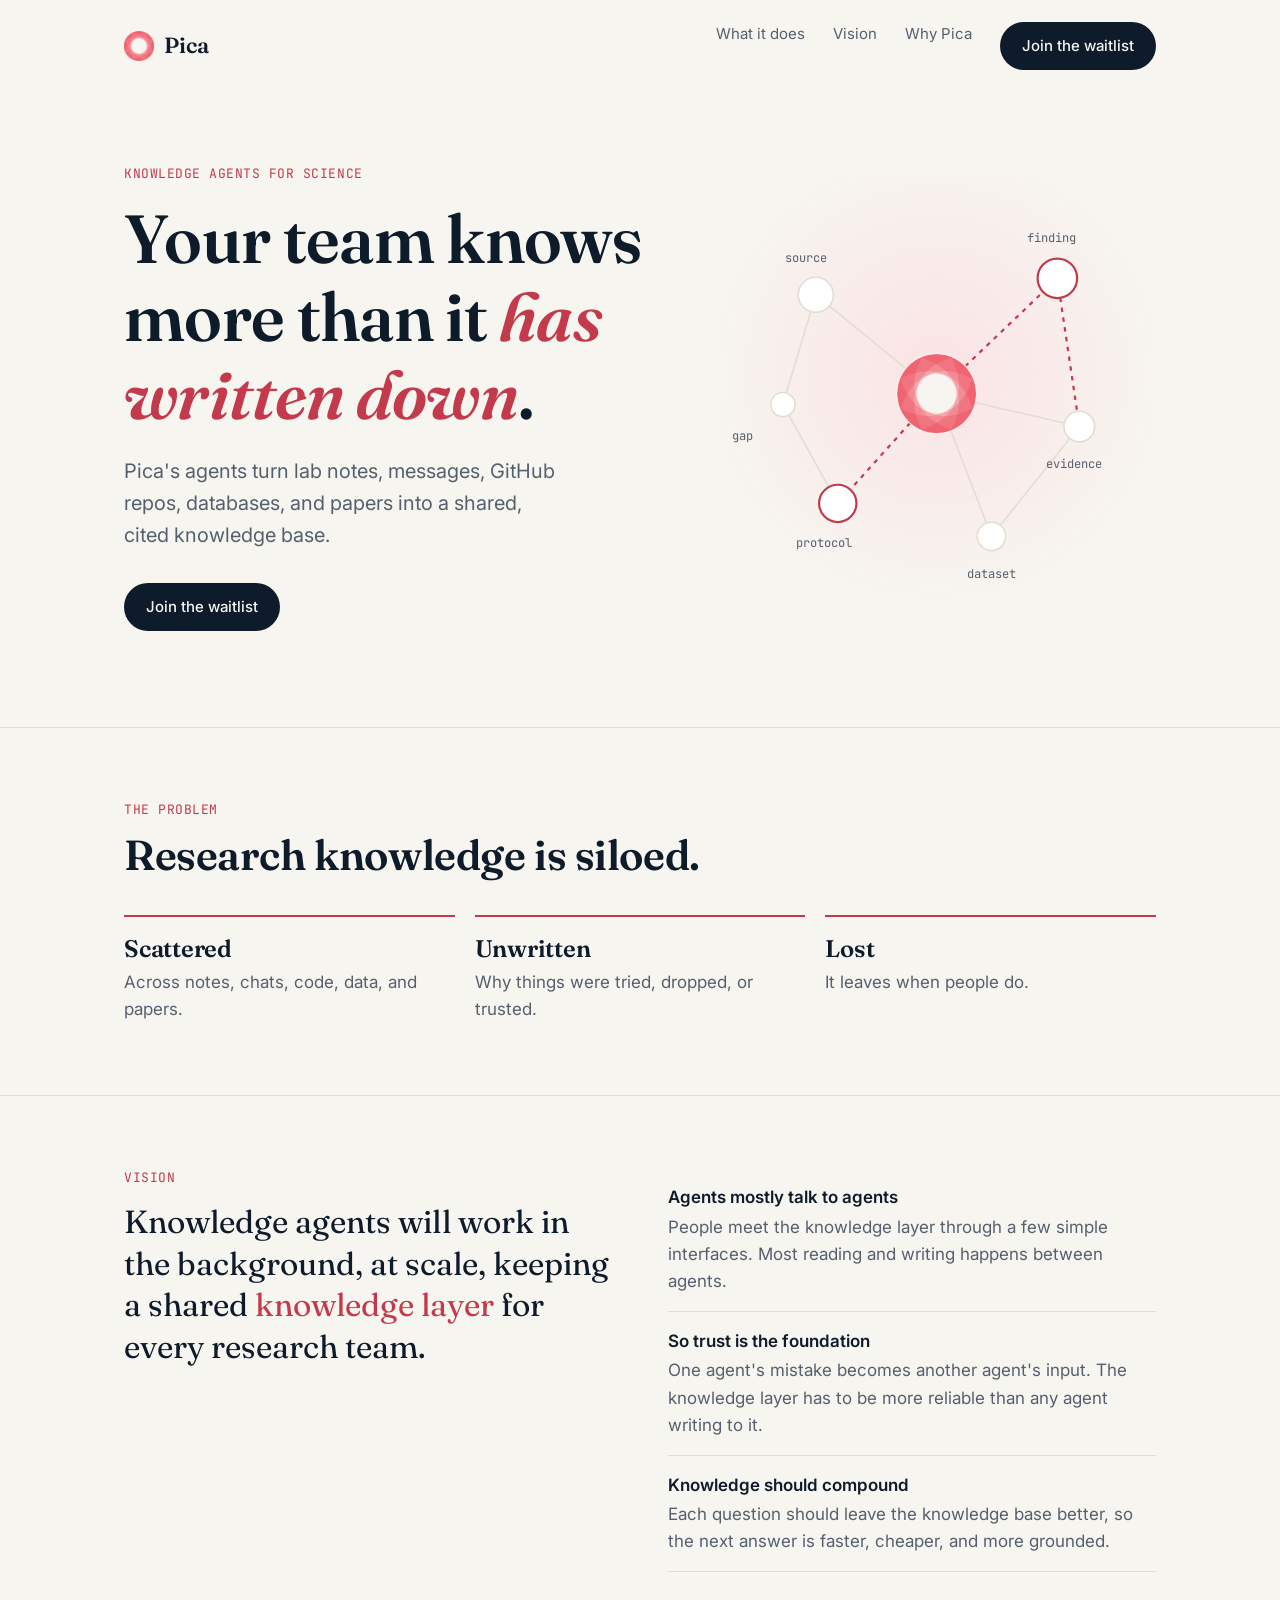
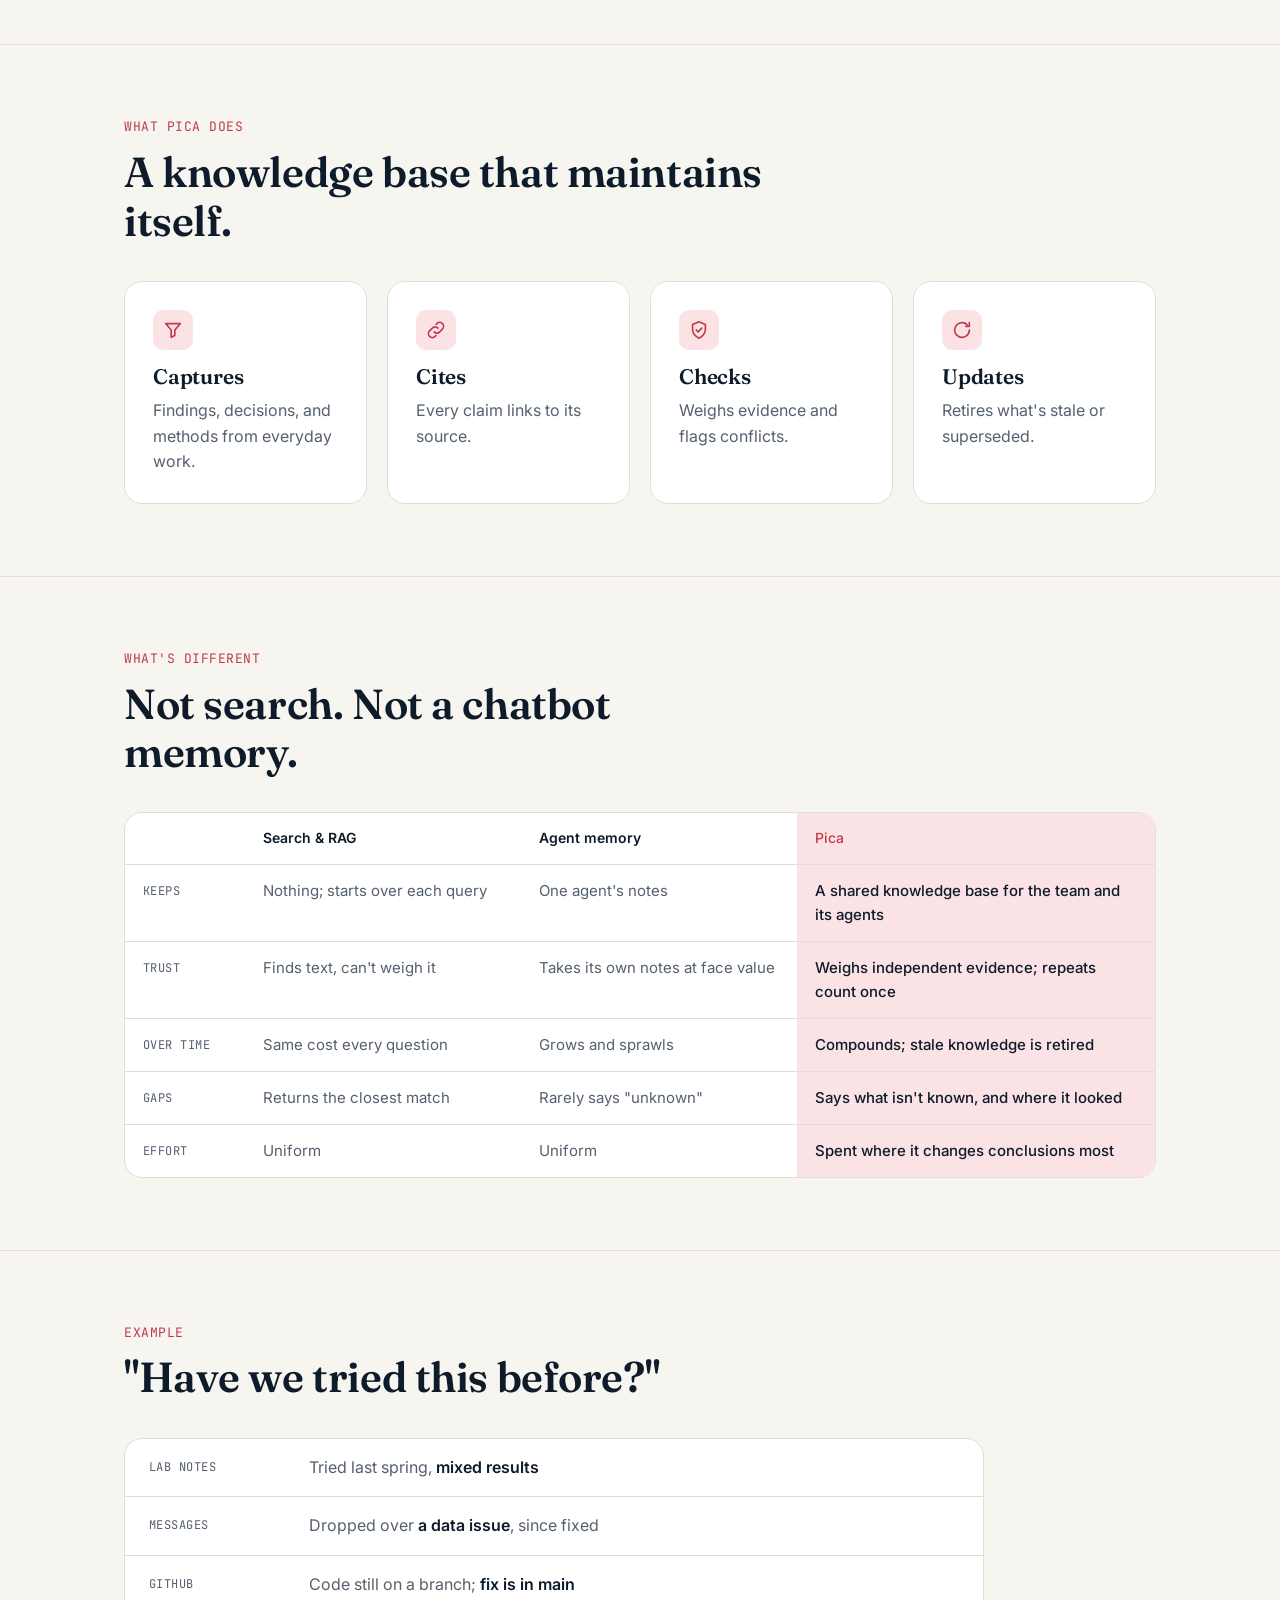
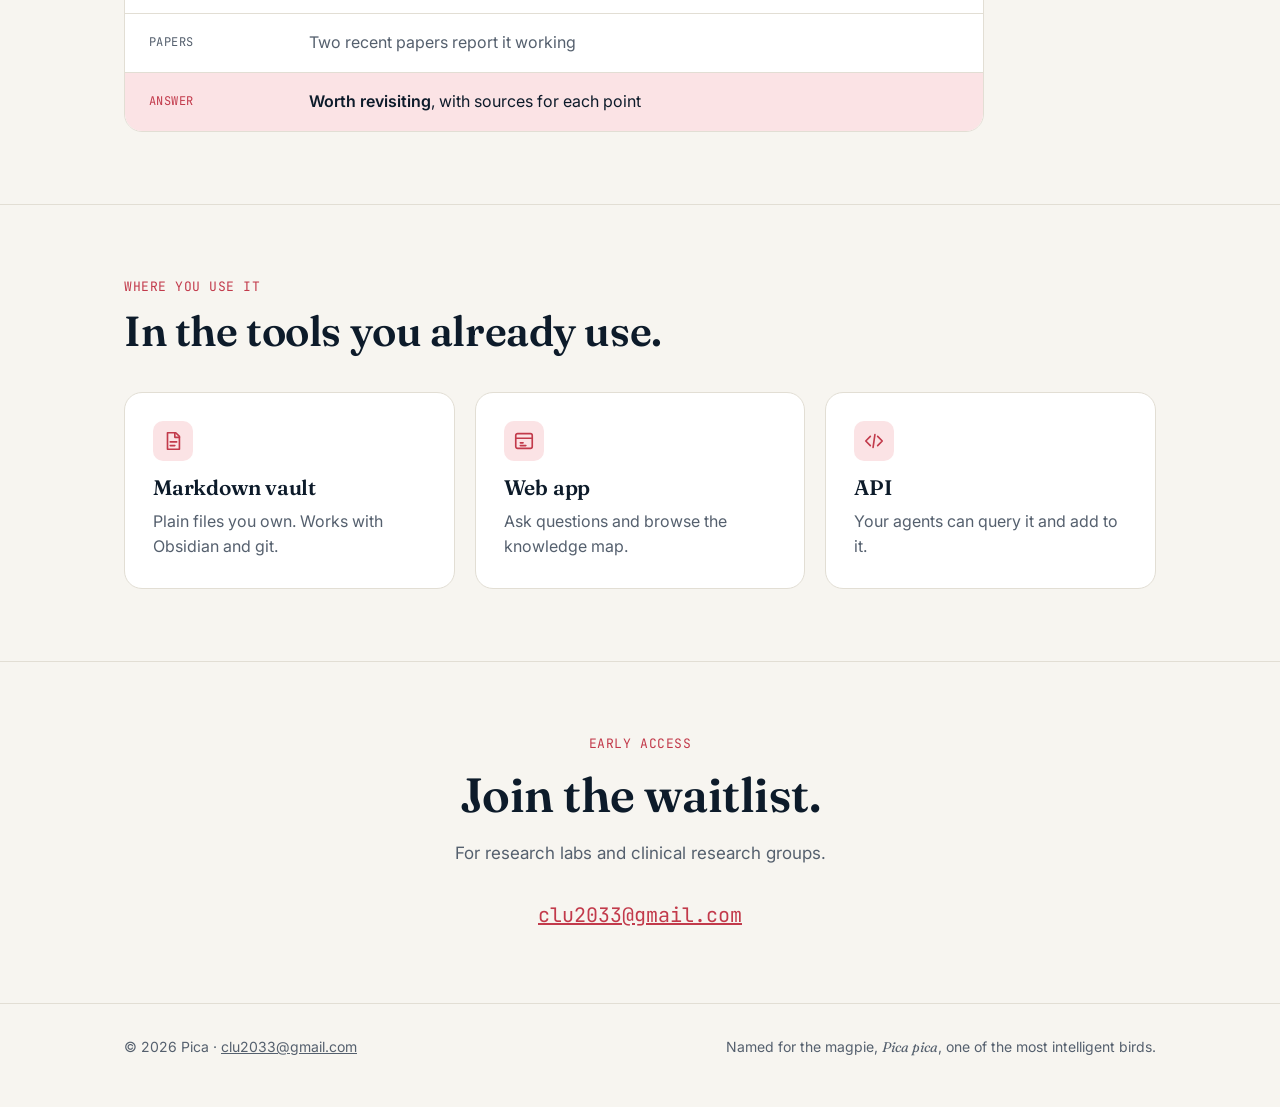
==== commit b01b3fb9: "Add vision and what's-different comparison Co-Authored-By: Claude Opus 5.5 <noreply@anthropic.com>" ====
--- a/index.html
+++ b/index.html
@@ -21,9 +21,9 @@
     <a class="brand" href="#"><img src="assets/logo.png" alt="" width="30" height="30">Pica</a>
     <ul>
       <li><a href="#what">What it does</a></li>
-      <li><a href="#example">Example</a></li>
-      <li><a href="#where">Where</a></li>
-      <li><a class="btn btn-primary" href="#contact">Join the waitlist</a></li>
+      <li><a href="#vision">Vision</a></li>
+      <li><a href="#different">Why Pica</a></li>
+            <li><a class="btn btn-primary" href="#contact">Join the waitlist</a></li>
     </ul>
   </nav>
 </header>
@@ -78,6 +78,20 @@
     </div>
   </section>
 
+  <section id="vision">
+    <div class="wrap why">
+      <div>
+        <div class="mono">Vision</div>
+        <blockquote style="margin-top:12px">Knowledge agents will work in the background, at scale, keeping a shared <span>knowledge layer</span> for every research team.</blockquote>
+      </div>
+      <ul>
+        <li><strong>Agents mostly talk to agents</strong>People meet the knowledge layer through a few simple interfaces. Most reading and writing happens between agents.</li>
+        <li><strong>So trust is the foundation</strong>One agent's mistake becomes another agent's input. The knowledge layer has to be more reliable than any agent writing to it.</li>
+        <li><strong>Knowledge should compound</strong>Each question should leave the knowledge base better, so the next answer is faster, cheaper, and more grounded.</li>
+      </ul>
+    </div>
+  </section>
+
   <section id="what">
     <div class="wrap">
       <div class="section-head"><div class="mono">What Pica does</div><h2>A knowledge base that maintains itself.</h2></div>
@@ -86,6 +100,20 @@
         <div class="card"><div class="icon"><svg viewBox="0 0 24 24" fill="none" stroke="currentColor" stroke-width="1.8" stroke-linecap="round" stroke-linejoin="round"><path d="M10 14a4 4 0 0 0 6 0l3-3a4 4 0 0 0-6-6l-1 1"/><path d="M14 10a4 4 0 0 0-6 0l-3 3a4 4 0 0 0 6 6l1-1"/></svg></div><h3>Cites</h3><p>Every claim links to its source.</p></div>
         <div class="card"><div class="icon"><svg viewBox="0 0 24 24" fill="none" stroke="currentColor" stroke-width="1.8" stroke-linecap="round" stroke-linejoin="round"><path d="M12 3l7 3v5c0 4.5-3 8-7 10-4-2-7-5.5-7-10V6z"/><path d="M9 12l2 2 4-4"/></svg></div><h3>Checks</h3><p>Weighs evidence and flags conflicts.</p></div>
         <div class="card"><div class="icon"><svg viewBox="0 0 24 24" fill="none" stroke="currentColor" stroke-width="1.8" stroke-linecap="round" stroke-linejoin="round"><path d="M20 12a8 8 0 1 1-2.3-5.6"/><path d="M20 4v4h-4"/></svg></div><h3>Updates</h3><p>Retires what's stale or superseded.</p></div>
+      </div>
+    </div>
+  </section>
+
+  <section id="different">
+    <div class="wrap">
+      <div class="section-head"><div class="mono">What's different</div><h2>Not search. Not a chatbot memory.</h2></div>
+      <div class="compare" role="table">
+        <div class="crow chead" role="row"><span></span><span>Search &amp; RAG</span><span>Agent memory</span><span class="us">Pica</span></div>
+        <div class="crow" role="row"><span>Keeps</span><span>Nothing; starts over each query</span><span>One agent's notes</span><span class="us">A shared knowledge base for the team and its agents</span></div>
+        <div class="crow" role="row"><span>Trust</span><span>Finds text, can't weigh it</span><span>Takes its own notes at face value</span><span class="us">Weighs independent evidence; repeats count once</span></div>
+        <div class="crow" role="row"><span>Over time</span><span>Same cost every question</span><span>Grows and sprawls</span><span class="us">Compounds; stale knowledge is retired</span></div>
+        <div class="crow" role="row"><span>Gaps</span><span>Returns the closest match</span><span>Rarely says "unknown"</span><span class="us">Says what isn't known, and where it looked</span></div>
+        <div class="crow" role="row"><span>Effort</span><span>Uniform</span><span>Uniform</span><span class="us">Spent where it changes conclusions most</span></div>
       </div>
     </div>
   </section>
--- a/assets/style.css
+++ b/assets/style.css
@@ -189,3 +189,22 @@
 .section-head { margin-bottom: 36px; }
 @media (max-width: 860px) { .grid4 { grid-template-columns: 1fr 1fr; } }
 @media (max-width: 520px) { .grid4 { grid-template-columns: 1fr; } }
+.compare { border: 1px solid var(--line); border-radius: 18px; overflow: hidden; background: var(--surface); }
+.crow { display: grid; grid-template-columns: 120px 1fr 1fr 1.3fr; border-bottom: 1px solid var(--line); }
+.crow:last-child { border-bottom: 0; }
+.crow > span { padding: 14px 18px; font-size: 15px; color: var(--muted); }
+.crow > span:first-child { font-family: "JetBrains Mono", monospace; font-size: 12px; text-transform: uppercase; letter-spacing: .04em; padding-top: 17px; }
+.crow .us { background: var(--glow); color: var(--ink); font-weight: 500; }
+.chead > span { font-weight: 600; color: var(--ink); font-size: 14px; }
+.chead .us { color: var(--accent); }
+@media (max-width: 720px) {
+  .crow { grid-template-columns: 1fr; }
+  .crow > span { padding: 6px 18px; }
+  .crow > span:first-child { padding-top: 14px; color: var(--accent); }
+  .crow > span:not(:first-child)::before { font-family: "JetBrains Mono", monospace; font-size: 11px; text-transform: uppercase; color: var(--muted); display: block; }
+  .crow > span:nth-child(2)::before { content: "Search & RAG"; }
+  .crow > span:nth-child(3)::before { content: "Agent memory"; }
+  .crow > span:nth-child(4)::before { content: "Pica"; color: var(--accent); }
+  .crow > span:last-child { padding-bottom: 14px; }
+  .chead { display: none; }
+}
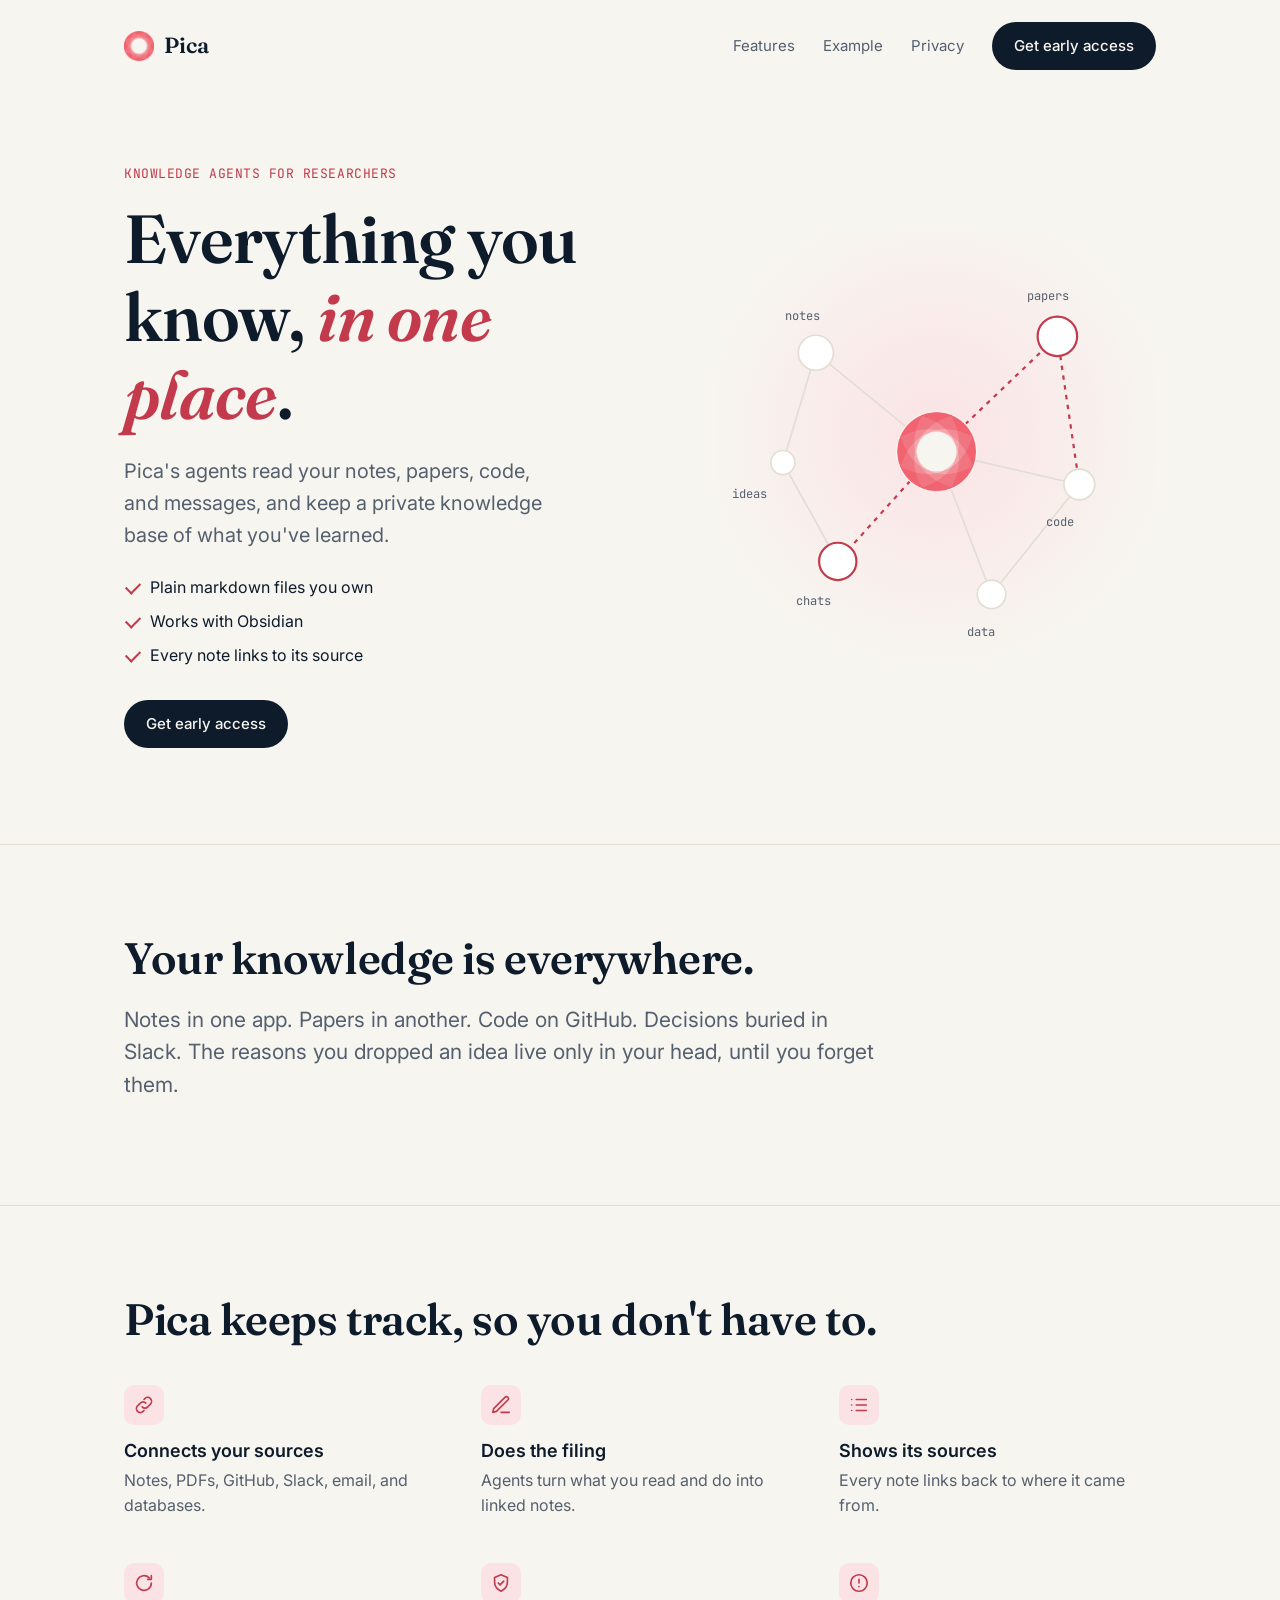
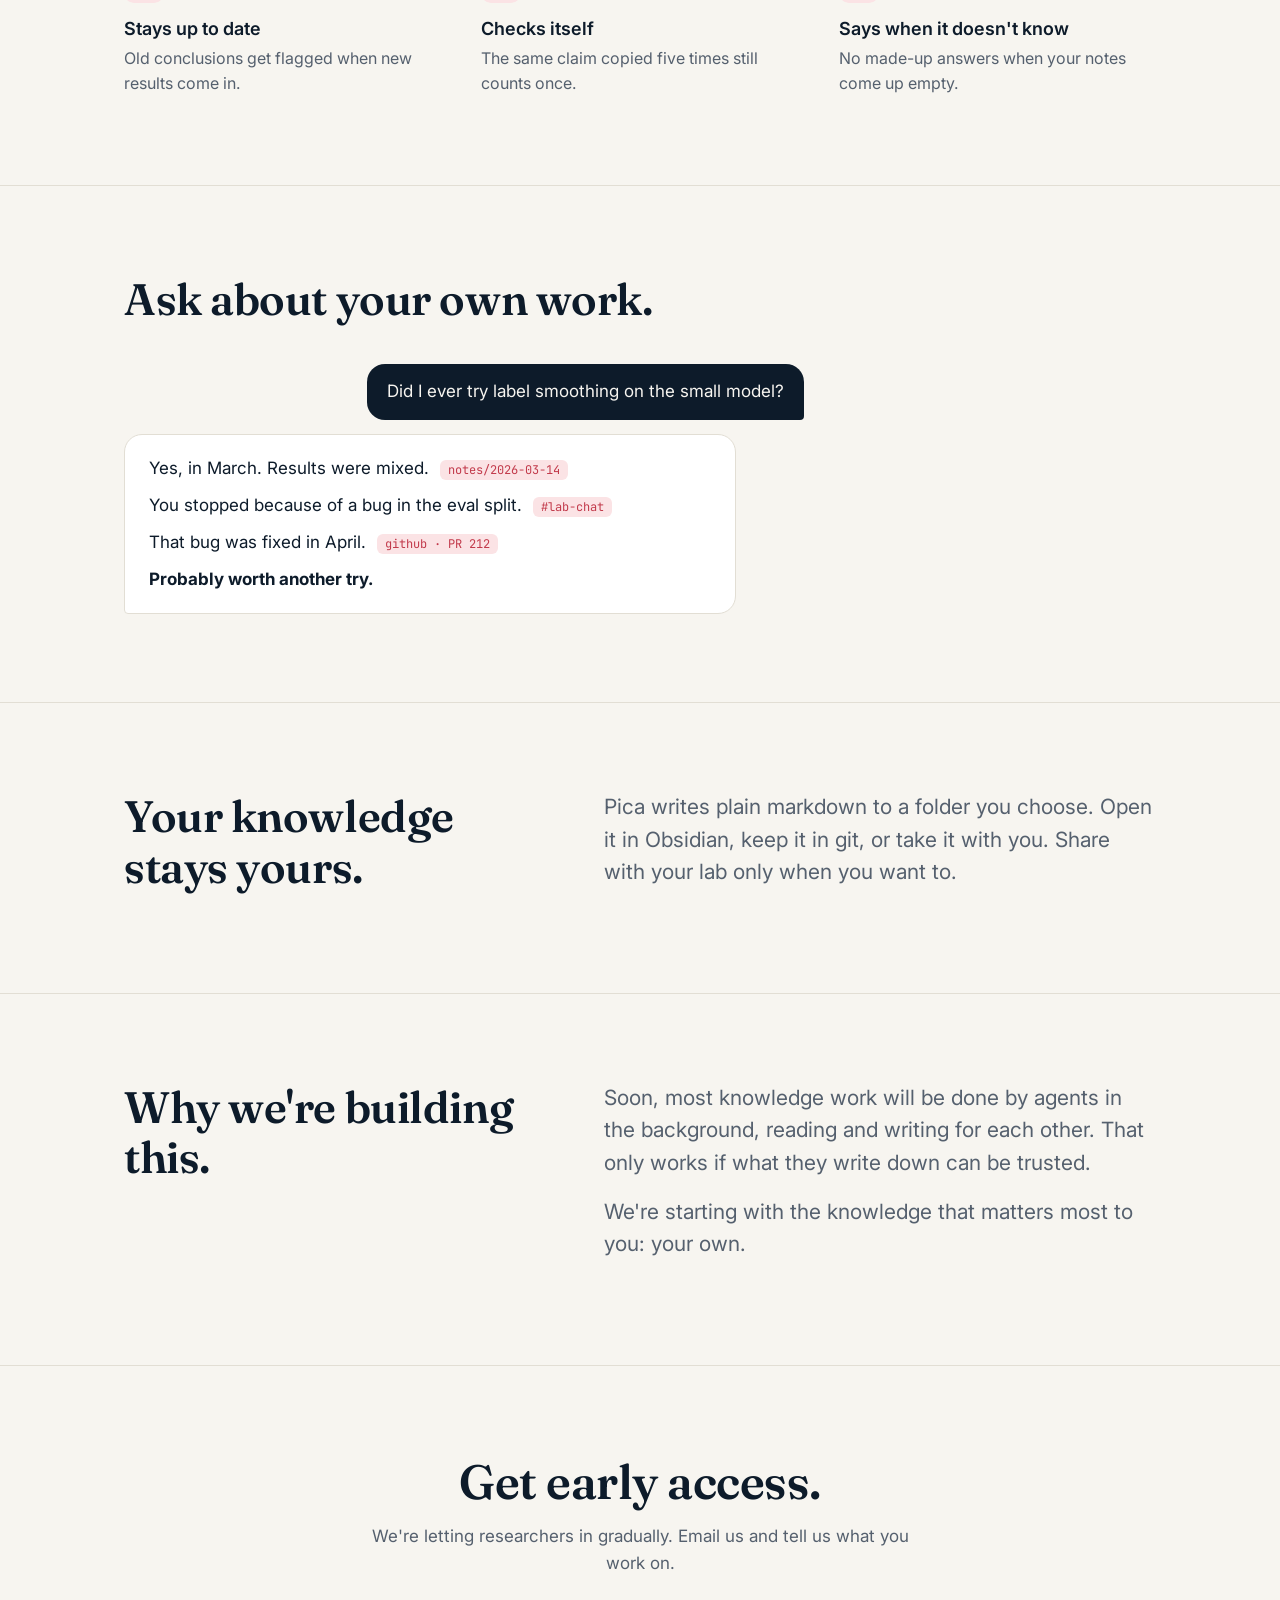
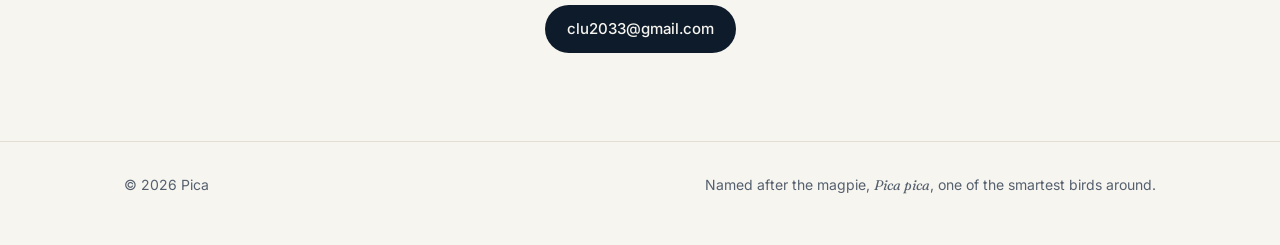
==== commit dc576b7a: "Rewrite for personal private knowledge in plainer voice; simplify layout Co-Authored-By: Claude Opus" ====
--- a/index.html
+++ b/index.html
@@ -3,10 +3,10 @@
 <head>
 <meta charset="utf-8">
 <meta name="viewport" content="width=device-width, initial-scale=1">
-<title>Pica — Knowledge agents for science</title>
-<meta name="description" content="Pica builds knowledge agents for research teams. They turn lab notes, messages, GitHub repos, databases, and papers into a shared, cited knowledge base.">
-<meta property="og:title" content="Pica — Knowledge agents for science">
-<meta property="og:description" content="Knowledge agents that turn a research team's scattered work into a shared, cited knowledge base.">
+<title>Pica | Knowledge agents for researchers</title>
+<meta name="description" content="Pica's agents read your notes, papers, code, and messages, and keep a private knowledge base of what you know.">
+<meta property="og:title" content="Pica | Knowledge agents for researchers">
+<meta property="og:description" content="A private knowledge base that keeps itself organized.">
 <meta property="og:image" content="https://clu5.github.io/pica-landing/assets/logo.png">
 <link rel="icon" type="image/png" href="assets/favicon.png">
 <link rel="preconnect" href="https://fonts.googleapis.com">
@@ -20,10 +20,10 @@
   <nav>
     <a class="brand" href="#"><img src="assets/logo.png" alt="" width="30" height="30">Pica</a>
     <ul>
-      <li><a href="#what">What it does</a></li>
-      <li><a href="#vision">Vision</a></li>
-      <li><a href="#different">Why Pica</a></li>
-            <li><a class="btn btn-primary" href="#contact">Join the waitlist</a></li>
+      <li><a href="#features">Features</a></li>
+      <li><a href="#example">Example</a></li>
+      <li><a href="#private">Privacy</a></li>
+      <li><a class="btn btn-primary" href="#contact">Get early access</a></li>
     </ul>
   </nav>
 </header>
@@ -31,12 +31,15 @@
 <main>
   <div class="wrap hero">
     <div>
-      <div class="mono">Knowledge agents for science</div>
-      <h1>Your team knows more than it <em>has written down</em>.</h1>
-      <p class="lede">Pica's agents turn lab notes, messages, GitHub repos, databases, and papers into a shared, cited knowledge base.</p>
-      <div class="cta">
-        <a class="btn btn-primary" href="#contact">Join the waitlist</a>
-      </div>
+      <div class="mono">Knowledge agents for researchers</div>
+      <h1>Everything you know, <em>in one place</em>.</h1>
+      <p class="lede">Pica's agents read your notes, papers, code, and messages, and keep a private knowledge base of what you've learned.</p>
+      <ul class="ticks">
+        <li>Plain markdown files you own</li>
+        <li>Works with Obsidian</li>
+        <li>Every note links to its source</li>
+      </ul>
+      <div class="cta"><a class="btn btn-primary" href="#contact">Get early access</a></div>
     </div>
     <div class="graph" aria-hidden="true">
       <svg viewBox="0 0 400 400">
@@ -57,105 +60,84 @@
         <circle class="node" cx="60" cy="210" r="11"/>
         <circle cx="200" cy="200" r="37" fill="var(--bg)"/>
         <image href="assets/logo.png" x="164" y="164" width="72" height="72"/>
-        <text x="62" y="80">source</text>
-        <text x="282" y="62">finding</text>
-        <text x="300" y="268">evidence</text>
-        <text x="72" y="340">protocol</text>
-        <text x="228" y="368">dataset</text>
-        <text x="14" y="242">gap</text>
+        <text x="62" y="80">notes</text>
+        <text x="282" y="62">papers</text>
+        <text x="300" y="268">code</text>
+        <text x="72" y="340">chats</text>
+        <text x="228" y="368">data</text>
+        <text x="14" y="242">ideas</text>
       </svg>
     </div>
   </div>
 
   <section id="problem">
-    <div class="wrap">
-      <div class="section-head"><div class="mono">The problem</div><h2>Research knowledge is siloed.</h2></div>
-      <div class="grid3 tight">
-        <div><h3>Scattered</h3><p>Across notes, chats, code, data, and papers.</p></div>
-        <div><h3>Unwritten</h3><p>Why things were tried, dropped, or trusted.</p></div>
-        <div><h3>Lost</h3><p>It leaves when people do.</p></div>
-      </div>
+    <div class="wrap narrow">
+      <h2>Your knowledge is everywhere.</h2>
+      <p class="big">Notes in one app. Papers in another. Code on GitHub. Decisions buried in Slack. The reasons you dropped an idea live only in your head, until you forget them.</p>
     </div>
   </section>
 
-  <section id="vision">
-    <div class="wrap why">
-      <div>
-        <div class="mono">Vision</div>
-        <blockquote style="margin-top:12px">Knowledge agents will work in the background, at scale, keeping a shared <span>knowledge layer</span> for every research team.</blockquote>
-      </div>
-      <ul>
-        <li><strong>Agents mostly talk to agents</strong>People meet the knowledge layer through a few simple interfaces. Most reading and writing happens between agents.</li>
-        <li><strong>So trust is the foundation</strong>One agent's mistake becomes another agent's input. The knowledge layer has to be more reliable than any agent writing to it.</li>
-        <li><strong>Knowledge should compound</strong>Each question should leave the knowledge base better, so the next answer is faster, cheaper, and more grounded.</li>
-      </ul>
-    </div>
-  </section>
-
-  <section id="what">
+  <section id="features">
     <div class="wrap">
-      <div class="section-head"><div class="mono">What Pica does</div><h2>A knowledge base that maintains itself.</h2></div>
-      <div class="grid4">
-        <div class="card"><div class="icon"><svg viewBox="0 0 24 24" fill="none" stroke="currentColor" stroke-width="1.8" stroke-linecap="round" stroke-linejoin="round"><path d="M4 5h16l-6 7v6l-4 2v-8z"/></svg></div><h3>Captures</h3><p>Findings, decisions, and methods from everyday work.</p></div>
-        <div class="card"><div class="icon"><svg viewBox="0 0 24 24" fill="none" stroke="currentColor" stroke-width="1.8" stroke-linecap="round" stroke-linejoin="round"><path d="M10 14a4 4 0 0 0 6 0l3-3a4 4 0 0 0-6-6l-1 1"/><path d="M14 10a4 4 0 0 0-6 0l-3 3a4 4 0 0 0 6 6l1-1"/></svg></div><h3>Cites</h3><p>Every claim links to its source.</p></div>
-        <div class="card"><div class="icon"><svg viewBox="0 0 24 24" fill="none" stroke="currentColor" stroke-width="1.8" stroke-linecap="round" stroke-linejoin="round"><path d="M12 3l7 3v5c0 4.5-3 8-7 10-4-2-7-5.5-7-10V6z"/><path d="M9 12l2 2 4-4"/></svg></div><h3>Checks</h3><p>Weighs evidence and flags conflicts.</p></div>
-        <div class="card"><div class="icon"><svg viewBox="0 0 24 24" fill="none" stroke="currentColor" stroke-width="1.8" stroke-linecap="round" stroke-linejoin="round"><path d="M20 12a8 8 0 1 1-2.3-5.6"/><path d="M20 4v4h-4"/></svg></div><h3>Updates</h3><p>Retires what's stale or superseded.</p></div>
-      </div>
-    </div>
-  </section>
-
-  <section id="different">
-    <div class="wrap">
-      <div class="section-head"><div class="mono">What's different</div><h2>Not search. Not a chatbot memory.</h2></div>
-      <div class="compare" role="table">
-        <div class="crow chead" role="row"><span></span><span>Search &amp; RAG</span><span>Agent memory</span><span class="us">Pica</span></div>
-        <div class="crow" role="row"><span>Keeps</span><span>Nothing; starts over each query</span><span>One agent's notes</span><span class="us">A shared knowledge base for the team and its agents</span></div>
-        <div class="crow" role="row"><span>Trust</span><span>Finds text, can't weigh it</span><span>Takes its own notes at face value</span><span class="us">Weighs independent evidence; repeats count once</span></div>
-        <div class="crow" role="row"><span>Over time</span><span>Same cost every question</span><span>Grows and sprawls</span><span class="us">Compounds; stale knowledge is retired</span></div>
-        <div class="crow" role="row"><span>Gaps</span><span>Returns the closest match</span><span>Rarely says "unknown"</span><span class="us">Says what isn't known, and where it looked</span></div>
-        <div class="crow" role="row"><span>Effort</span><span>Uniform</span><span>Uniform</span><span class="us">Spent where it changes conclusions most</span></div>
+      <h2 class="h">Pica keeps track, so you don't have to.</h2>
+      <div class="feats">
+        <div class="feat"><div class="icon"><svg viewBox="0 0 24 24" fill="none" stroke="currentColor" stroke-width="1.8" stroke-linecap="round" stroke-linejoin="round"><path d="M10 14a4 4 0 0 0 6 0l3-3a4 4 0 0 0-6-6l-1 1"/><path d="M14 10a4 4 0 0 0-6 0l-3 3a4 4 0 0 0 6 6l1-1"/></svg></div><h3>Connects your sources</h3><p>Notes, PDFs, GitHub, Slack, email, and databases.</p></div>
+        <div class="feat"><div class="icon"><svg viewBox="0 0 24 24" fill="none" stroke="currentColor" stroke-width="1.8" stroke-linecap="round" stroke-linejoin="round"><path d="M12 20h9"/><path d="M16.5 3.5a2.1 2.1 0 0 1 3 3L7 19l-4 1 1-4z"/></svg></div><h3>Does the filing</h3><p>Agents turn what you read and do into linked notes.</p></div>
+        <div class="feat"><div class="icon"><svg viewBox="0 0 24 24" fill="none" stroke="currentColor" stroke-width="1.8" stroke-linecap="round" stroke-linejoin="round"><path d="M9 6h11M9 12h11M9 18h11"/><path d="M4 6h.01M4 12h.01M4 18h.01"/></svg></div><h3>Shows its sources</h3><p>Every note links back to where it came from.</p></div>
+        <div class="feat"><div class="icon"><svg viewBox="0 0 24 24" fill="none" stroke="currentColor" stroke-width="1.8" stroke-linecap="round" stroke-linejoin="round"><path d="M20 12a8 8 0 1 1-2.3-5.6"/><path d="M20 4v4h-4"/></svg></div><h3>Stays up to date</h3><p>Old conclusions get flagged when new results come in.</p></div>
+        <div class="feat"><div class="icon"><svg viewBox="0 0 24 24" fill="none" stroke="currentColor" stroke-width="1.8" stroke-linecap="round" stroke-linejoin="round"><path d="M12 3l7 3v5c0 4.5-3 8-7 10-4-2-7-5.5-7-10V6z"/><path d="M9 12l2 2 4-4"/></svg></div><h3>Checks itself</h3><p>The same claim copied five times still counts once.</p></div>
+        <div class="feat"><div class="icon"><svg viewBox="0 0 24 24" fill="none" stroke="currentColor" stroke-width="1.8" stroke-linecap="round" stroke-linejoin="round"><circle cx="12" cy="12" r="9"/><path d="M12 8v4M12 16h.01"/></svg></div><h3>Says when it doesn't know</h3><p>No made-up answers when your notes come up empty.</p></div>
       </div>
     </div>
   </section>
 
   <section id="example">
     <div class="wrap">
-      <div class="section-head"><div class="mono">Example</div><h2>"Have we tried this before?"</h2></div>
-      <div class="trace">
-        <div class="trace-row"><span class="k">Lab notes</span><span>Tried last spring, <b>mixed results</b></span></div>
-        <div class="trace-row"><span class="k">Messages</span><span>Dropped over <b>a data issue</b>, since fixed</span></div>
-        <div class="trace-row"><span class="k">GitHub</span><span>Code still on a branch; <b>fix is in main</b></span></div>
-        <div class="trace-row"><span class="k">Papers</span><span>Two recent papers report it working</span></div>
-        <div class="trace-row hl"><span class="k">Answer</span><span><b>Worth revisiting</b>, with sources for each point</span></div>
+      <h2 class="h">Ask about your own work.</h2>
+      <div class="chat">
+        <div class="q">Did I ever try label smoothing on the small model?</div>
+        <div class="a">
+          <p>Yes, in March. Results were mixed. <a class="src">notes/2026-03-14</a></p>
+          <p>You stopped because of a bug in the eval split. <a class="src">#lab-chat</a></p>
+          <p>That bug was fixed in April. <a class="src">github · PR 212</a></p>
+          <p><b>Probably worth another try.</b></p>
+        </div>
       </div>
     </div>
   </section>
 
-  <section id="where">
-    <div class="wrap">
-      <div class="section-head"><div class="mono">Where you use it</div><h2>In the tools you already use.</h2></div>
-      <div class="grid3">
-        <div class="card"><div class="icon"><svg viewBox="0 0 24 24" fill="none" stroke="currentColor" stroke-width="1.8" stroke-linecap="round" stroke-linejoin="round"><path d="M6 3h9l4 4v14H6z"/><path d="M14 3v5h5M9 13h7M9 17h5"/></svg></div><h3>Markdown vault</h3><p>Plain files you own. Works with Obsidian and git.</p></div>
-        <div class="card"><div class="icon"><svg viewBox="0 0 24 24" fill="none" stroke="currentColor" stroke-width="1.8" stroke-linecap="round" stroke-linejoin="round"><rect x="3" y="4" width="18" height="16" rx="2"/><path d="M3 9h18M8 14h3M8 17h6"/></svg></div><h3>Web app</h3><p>Ask questions and browse the knowledge map.</p></div>
-        <div class="card"><div class="icon"><svg viewBox="0 0 24 24" fill="none" stroke="currentColor" stroke-width="1.8" stroke-linecap="round" stroke-linejoin="round"><path d="M8 7l-5 5 5 5M16 7l5 5-5 5M13 5l-2 14"/></svg></div><h3>API</h3><p>Your agents can query it and add to it.</p></div>
+  <section id="private">
+    <div class="wrap split">
+      <h2>Your knowledge stays yours.</h2>
+      <div>
+        <p class="big">Pica writes plain markdown to a folder you choose. Open it in Obsidian, keep it in git, or take it with you. Share with your lab only when you want to.</p>
+      </div>
+    </div>
+  </section>
+
+  <section id="why">
+    <div class="wrap split">
+      <h2>Why we're building this.</h2>
+      <div>
+        <p class="big">Soon, most knowledge work will be done by agents in the background, reading and writing for each other. That only works if what they write down can be trusted.</p>
+        <p class="big">We're starting with the knowledge that matters most to you: your own.</p>
       </div>
     </div>
   </section>
 
   <section id="contact">
     <div class="wrap final">
-      <div class="mono">Early access</div>
-      <h2>Join the waitlist.</h2>
-      <p>For research labs and clinical research groups.</p>
-      <p class="email"><a href="mailto:clu2033@gmail.com?subject=Pica%20waitlist">clu2033@gmail.com</a></p>
+      <h2>Get early access.</h2>
+      <p>We're letting researchers in gradually. Email us and tell us what you work on.</p>
+      <a class="btn btn-primary" href="mailto:clu2033@gmail.com?subject=Pica%20early%20access">clu2033@gmail.com</a>
     </div>
   </section>
 </main>
 
 <footer>
   <div class="wrap">
-    <p>© 2026 Pica · <a href="mailto:clu2033@gmail.com">clu2033@gmail.com</a></p>
-    <p>Named for the magpie, <i>Pica pica</i>, one of the most intelligent birds.</p>
+    <p>© 2026 Pica</p>
+    <p>Named after the magpie, <i>Pica pica</i>, one of the smartest birds around.</p>
   </div>
 </footer>
 
--- a/assets/style.css
+++ b/assets/style.css
@@ -208,3 +208,37 @@
   .crow > span:last-child { padding-bottom: 14px; }
   .chead { display: none; }
 }
+
+/* v4: personal knowledge, simpler layout */
+nav ul { align-items: center; }
+section { padding: 88px 0; }
+h2.h, .narrow h2, .split h2 { font-size: clamp(30px, 4vw, 44px); margin-bottom: 40px; }
+.narrow > * { max-width: 760px; }
+.narrow h2 { margin-bottom: 20px; }
+p.big { font-size: 21px; line-height: 1.55; color: var(--muted); margin: 0 0 16px; }
+.ticks { list-style: none; padding: 0; margin: -8px 0 32px; display: grid; gap: 8px; }
+.ticks li { padding-left: 26px; position: relative; color: var(--ink); font-size: 16px; }
+.ticks li::before { content: ""; position: absolute; left: 2px; top: 7px; width: 12px; height: 7px; border-left: 2px solid var(--accent); border-bottom: 2px solid var(--accent); transform: rotate(-45deg); }
+.feats { display: grid; grid-template-columns: repeat(3, 1fr); gap: 44px 40px; }
+.feat h3 { font-family: Inter, sans-serif; font-size: 18px; font-weight: 600; margin: 16px 0 6px; letter-spacing: 0; }
+.feat p { color: var(--muted); margin: 0; font-size: 16px; }
+.chat { max-width: 680px; display: grid; gap: 14px; }
+.chat .q { justify-self: end; background: var(--ink); color: var(--bg); padding: 14px 20px; border-radius: 18px 18px 4px 18px; font-size: 17px; max-width: 85%; }
+.chat .a { background: var(--surface); border: 1px solid var(--line); padding: 20px 24px; border-radius: 18px 18px 18px 4px; max-width: 90%; }
+.chat .a p { margin: 0 0 10px; font-size: 17px; }
+.chat .a p:last-child { margin: 0; }
+.chat .src { font-family: "JetBrains Mono", monospace; font-size: 12px; color: var(--accent); background: var(--glow); padding: 2px 8px; border-radius: 6px; margin-left: 6px; white-space: nowrap; }
+.split { display: grid; grid-template-columns: 1fr 1.3fr; gap: 56px; align-items: start; }
+.split h2 { margin: 0; }
+.final h2 { margin: 0 auto 14px; }
+.final p { margin-bottom: 28px; }
+@media (max-width: 860px) {
+  .feats { grid-template-columns: 1fr 1fr; gap: 32px 24px; }
+  .split { grid-template-columns: 1fr; gap: 16px; }
+  section { padding: 64px 0; }
+}
+@media (max-width: 520px) {
+  .feats { grid-template-columns: 1fr; }
+  p.big { font-size: 18px; }
+  .chat .q, .chat .a { max-width: 100%; }
+}
